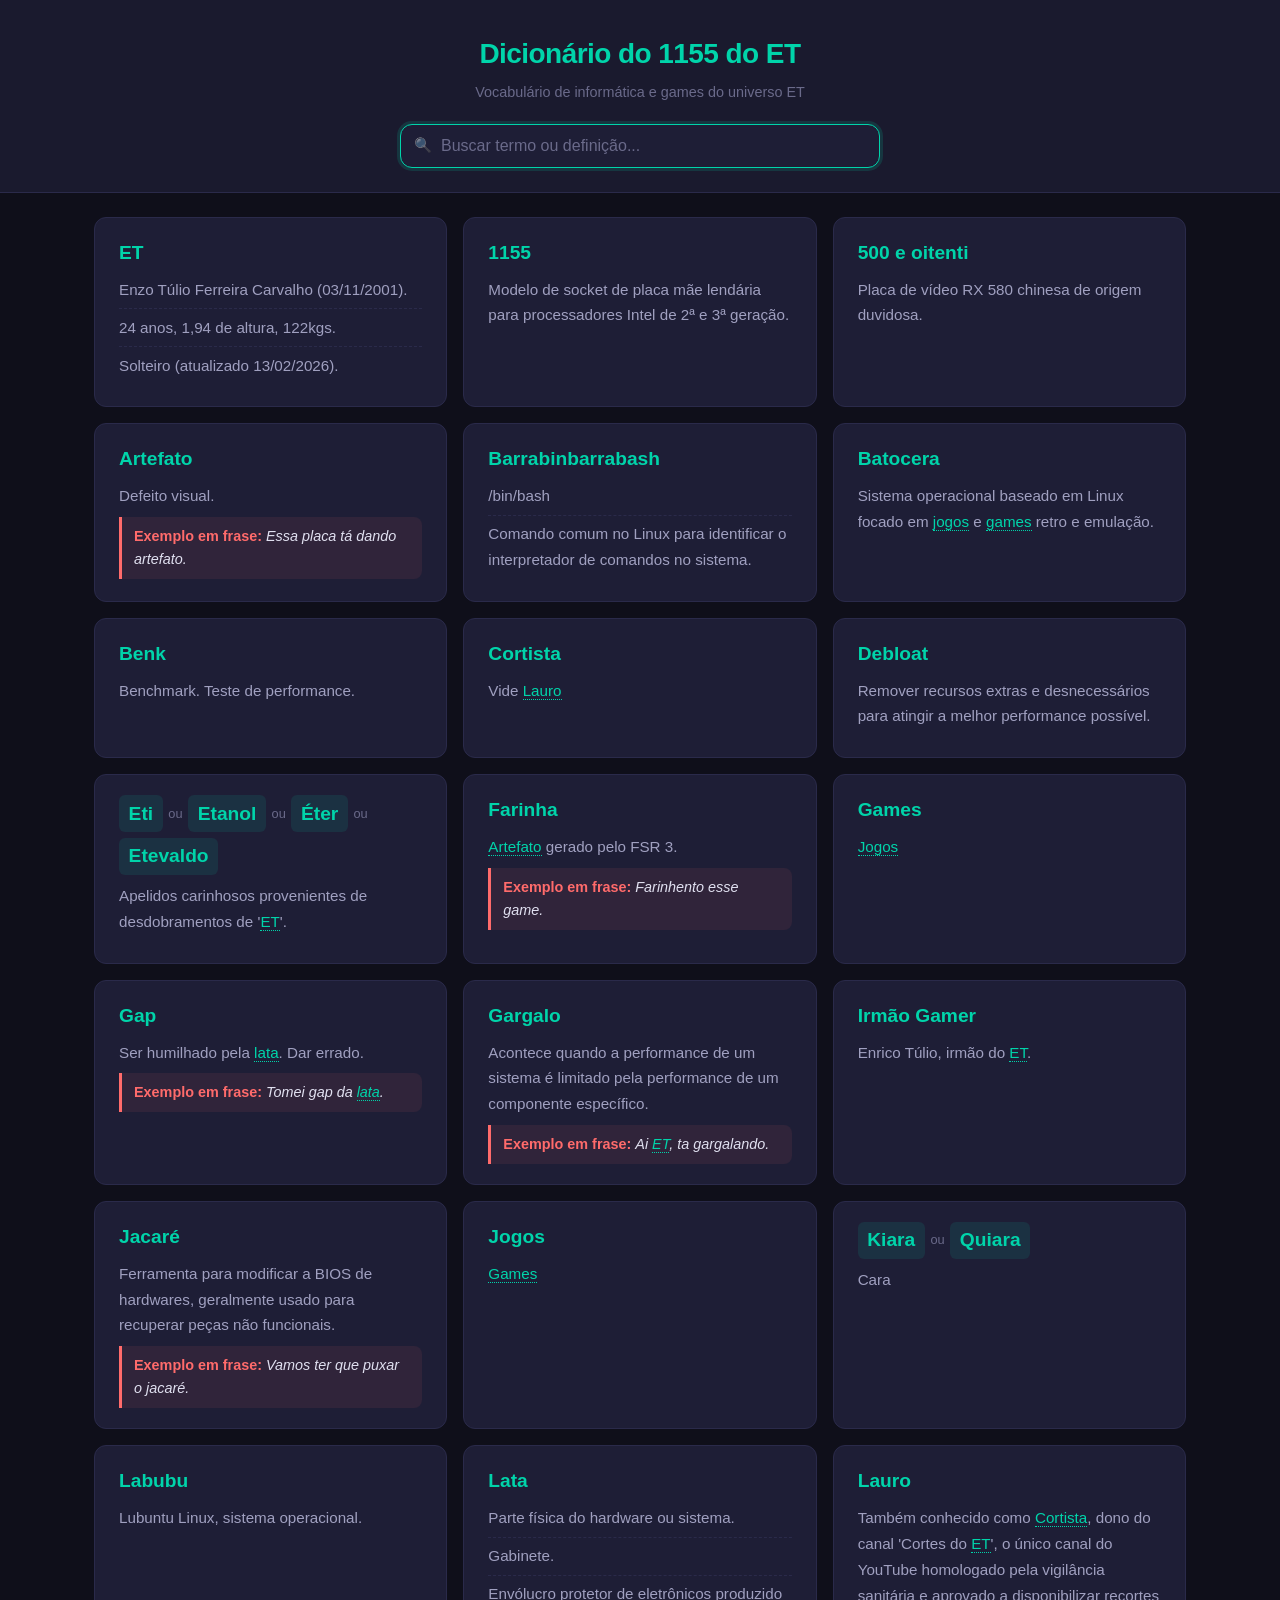
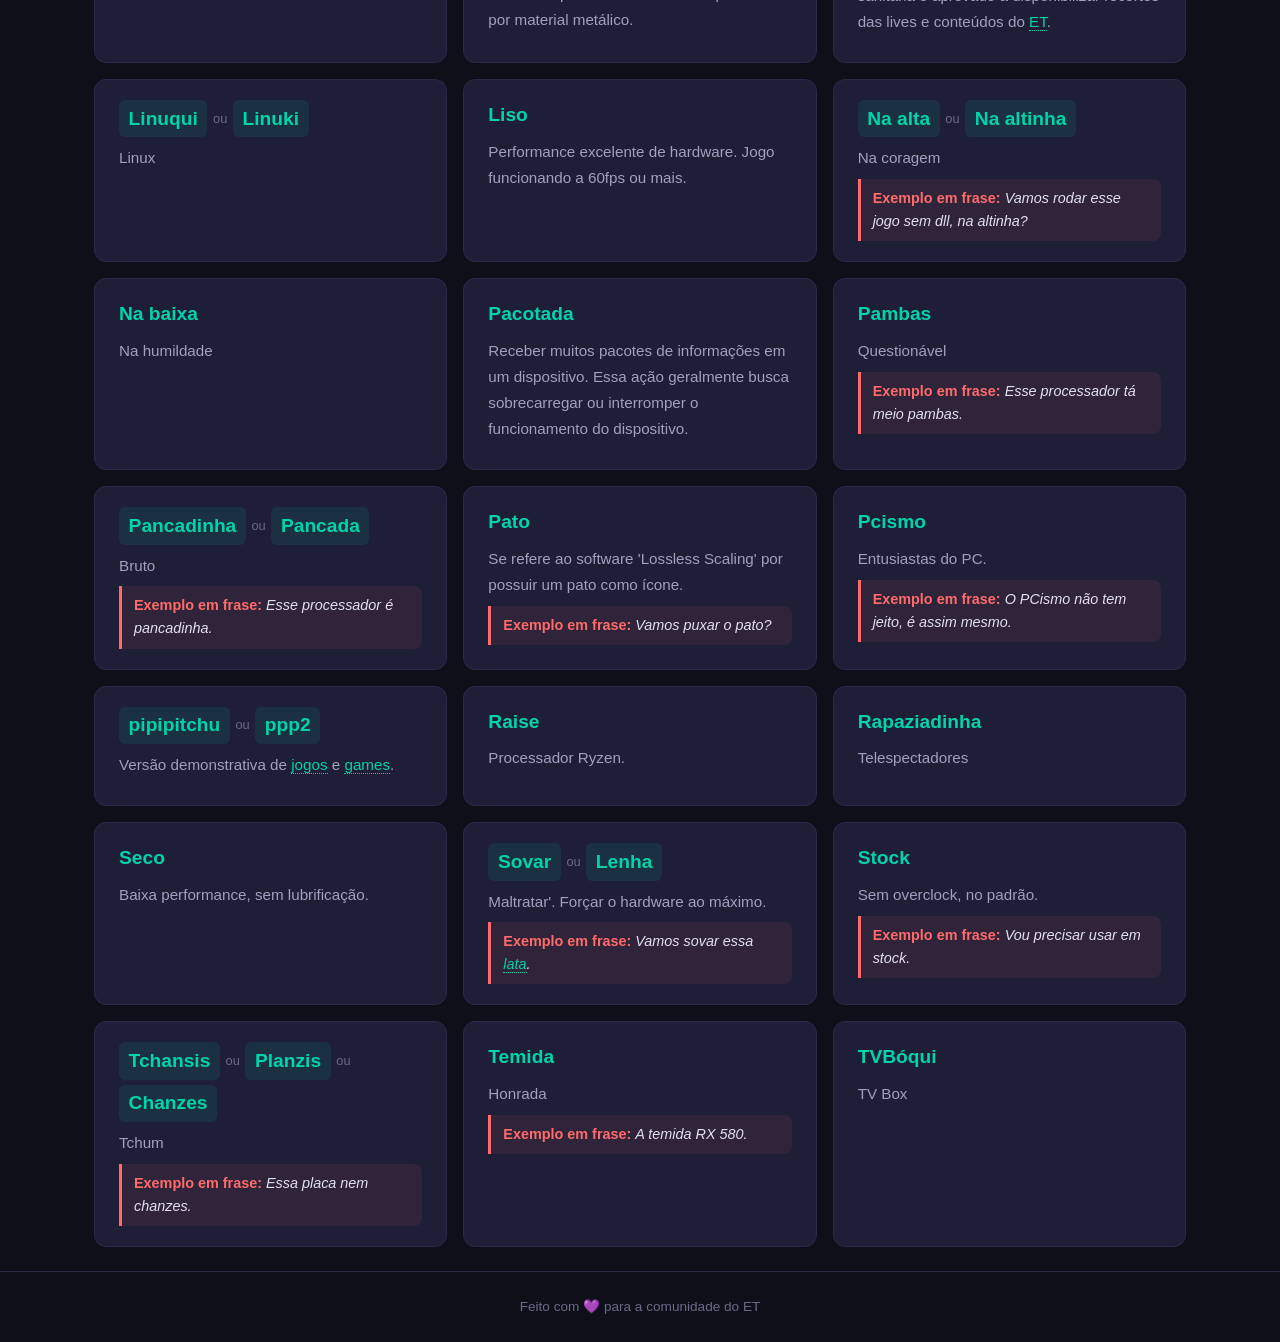
==== index.html @ d60103f1 "start" ====
<!DOCTYPE html>
<html lang="pt-BR">
<head>
  <meta charset="UTF-8">
  <meta name="viewport" content="width=device-width, initial-scale=1.0">
  <title>Dicionário do 1155 do ET</title>
  <link rel="stylesheet" href="styles.css">
</head>
<body>
  <header>
    <h1>Dicionário do 1155 do ET</h1>
    <p class="subtitle">Vocabulário de informática e games do universo ET</p>
    <div class="search-container">
      <input type="text" id="searchInput" placeholder="Buscar termo ou definição..." autofocus>
      <span class="search-icon">🔍</span>
    </div>
  </header>
  <main>
    <div id="entriesContainer" class="entries"></div>
    <div id="emptyState" class="empty-state hidden">
      <p>Nenhum termo encontrado para "<span id="noResultsTerm"></span>"</p>
    </div>
  </main>
  <footer>
    <p>Feito com 💜 para a comunidade do ET</p>
  </footer>
  <script src="app.js"></script>
</body>
</html>
---- styles.css ----
* {
  margin: 0;
  padding: 0;
  box-sizing: border-box;
}

:root {
  --bg-primary: #0f0f1a;
  --bg-secondary: #1a1a2e;
  --bg-card: #1e1e36;
  --bg-card-hover: #252545;
  --text-primary: #e0e0f0;
  --text-secondary: #a0a0c0;
  --text-muted: #6a6a8a;
  --accent: #00d4aa;
  --accent-glow: rgba(0, 212, 170, 0.15);
  --border: #2a2a4a;
  --highlight: #ff6b6b;
}

html {
  scroll-behavior: smooth;
}

body {
  font-family: -apple-system, BlinkMacSystemFont, 'Segoe UI', Roboto, 'Helvetica Neue', Arial, sans-serif;
  background: var(--bg-primary);
  color: var(--text-primary);
  min-height: 100vh;
  display: flex;
  flex-direction: column;
  line-height: 1.6;
}

header {
  background: var(--bg-secondary);
  border-bottom: 1px solid var(--border);
  padding: 2rem 1.5rem 1.5rem;
  text-align: center;
  position: sticky;
  top: 0;
  z-index: 10;
}

h1 {
  font-size: 1.75rem;
  font-weight: 800;
  color: var(--accent);
  letter-spacing: -0.02em;
  margin-bottom: 0.25rem;
}

.subtitle {
  color: var(--text-muted);
  font-size: 0.9rem;
  margin-bottom: 1.25rem;
}

.search-container {
  position: relative;
  max-width: 480px;
  margin: 0 auto;
}

.search-icon {
  position: absolute;
  left: 14px;
  top: 50%;
  transform: translateY(-50%);
  font-size: 0.9rem;
  opacity: 0.5;
  pointer-events: none;
}

#searchInput {
  width: 100%;
  padding: 0.75rem 1rem 0.75rem 2.5rem;
  background: var(--bg-card);
  border: 1px solid var(--border);
  border-radius: 12px;
  color: var(--text-primary);
  font-size: 1rem;
  outline: none;
  transition: border-color 0.2s, box-shadow 0.2s;
}

#searchInput::placeholder {
  color: var(--text-muted);
}

#searchInput:focus {
  border-color: var(--accent);
  box-shadow: 0 0 0 3px var(--accent-glow);
}

main {
  flex: 1;
  max-width: 1140px;
  width: 100%;
  margin: 0 auto;
  padding: 1.5rem;
}

.entries {
  display: grid;
  grid-template-columns: repeat(3, 1fr);
  gap: 1rem;
}

@media (max-width: 900px) {
  .entries {
    grid-template-columns: repeat(2, 1fr);
  }
}

@media (max-width: 600px) {
  .entries {
    grid-template-columns: 1fr;
  }
}

.entry-card {
  background: var(--bg-card);
  border: 1px solid var(--border);
  border-radius: 12px;
  padding: 1.25rem 1.5rem;
  transition: background 0.2s, border-color 0.2s;
  animation: fadeIn 0.25s ease-out;
  scroll-margin-top: 180px;
}

.entry-card:target {
  border-color: var(--accent);
  box-shadow: 0 0 0 2px var(--accent-glow), 0 0 20px var(--accent-glow);
  animation: highlightPulse 2s ease-out;
}

@keyframes highlightPulse {
  0% { box-shadow: 0 0 0 2px var(--accent-glow), 0 0 20px var(--accent-glow); }
  70% { box-shadow: 0 0 0 2px var(--accent-glow), 0 0 20px var(--accent-glow); }
  100% { box-shadow: 0 0 0 2px transparent, 0 0 20px transparent; }
}

@keyframes fadeIn {
  from { opacity: 0; transform: translateY(8px); }
  to { opacity: 1; transform: translateY(0); }
}

.entry-card:hover {
  background: var(--bg-card-hover);
  border-color: var(--accent);
}

.entry-card h2 {
  font-size: 1.2rem;
  font-weight: 700;
  color: var(--accent);
  margin-bottom: 0.5rem;
}

.term-alternatives {
  display: flex;
  flex-wrap: wrap;
  align-items: center;
  gap: 0.35rem;
  margin-bottom: 0.5rem;
}

.term-alternatives .term-tag {
  background: rgba(0, 212, 170, 0.1);
  color: var(--accent);
  padding: 0.2rem 0.6rem;
  border-radius: 6px;
  font-size: 1.2rem;
  font-weight: 700;
}

.term-alternatives .term-sep {
  color: var(--text-muted);
  font-size: 0.8rem;
}

.term-link {
  color: var(--accent);
  text-decoration: none;
  border-bottom: 1px dotted var(--accent);
  cursor: pointer;
  transition: background 0.15s, border-bottom-style 0.15s;
}

.term-link:hover {
  background: var(--accent-glow);
  border-bottom-style: solid;
}

.entry-definition {
  color: var(--text-secondary);
  font-size: 0.95rem;
  margin-bottom: 0.5rem;
  line-height: 1.7;
}

.entry-definition .def-item + .def-item {
  margin-top: 0.35rem;
  padding-top: 0.35rem;
  border-top: 1px dashed var(--border);
}

.entry-example {
  background: rgba(255, 107, 107, 0.08);
  border-left: 3px solid var(--highlight);
  padding: 0.5rem 0.75rem;
  border-radius: 0 8px 8px 0;
  font-size: 0.9rem;
  color: var(--text-primary);
  font-style: italic;
}

.entry-example::before {
  content: "Exemplo em frase: ";
  font-style: normal;
  font-weight: 600;
  color: var(--highlight);
}

.empty-state {
  text-align: center;
  padding: 3rem 1rem;
  color: var(--text-muted);
}

.empty-state.hidden {
  display: none;
}

.count-badge {
  display: inline-flex;
  align-items: center;
  justify-content: center;
  background: var(--accent-glow);
  color: var(--accent);
  font-size: 0.75rem;
  font-weight: 700;
  padding: 0.15rem 0.55rem;
  border-radius: 999px;
  margin-left: 0.5rem;
}

footer {
  text-align: center;
  padding: 1.5rem;
  color: var(--text-muted);
  font-size: 0.85rem;
  border-top: 1px solid var(--border);
}

@media (max-width: 600px) {
  header {
    padding: 1.25rem 1rem 1rem;
  }

  h1 {
    font-size: 1.35rem;
  }

  main {
    padding: 1rem;
  }

  .entry-card {
    padding: 1rem 1.15rem;
  }

  .entry-card h2 {
    font-size: 1.05rem;
  }
}
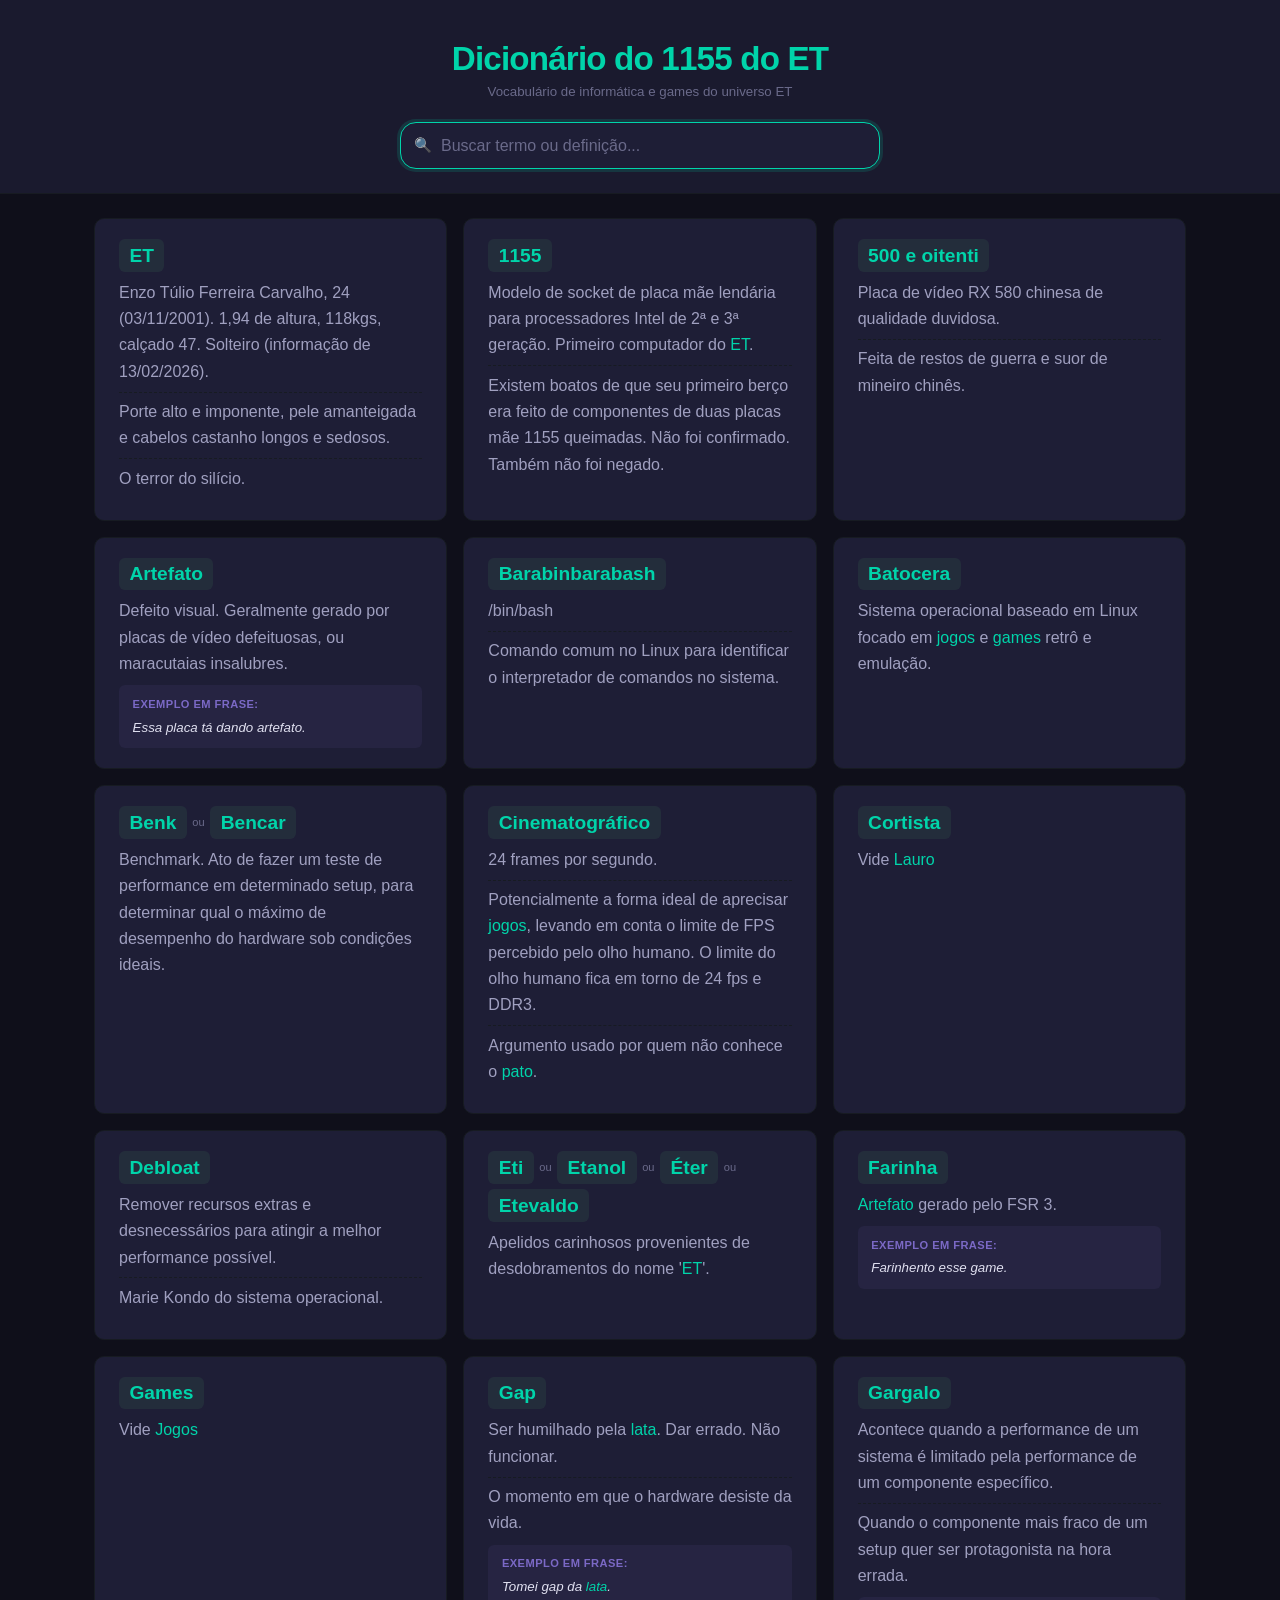
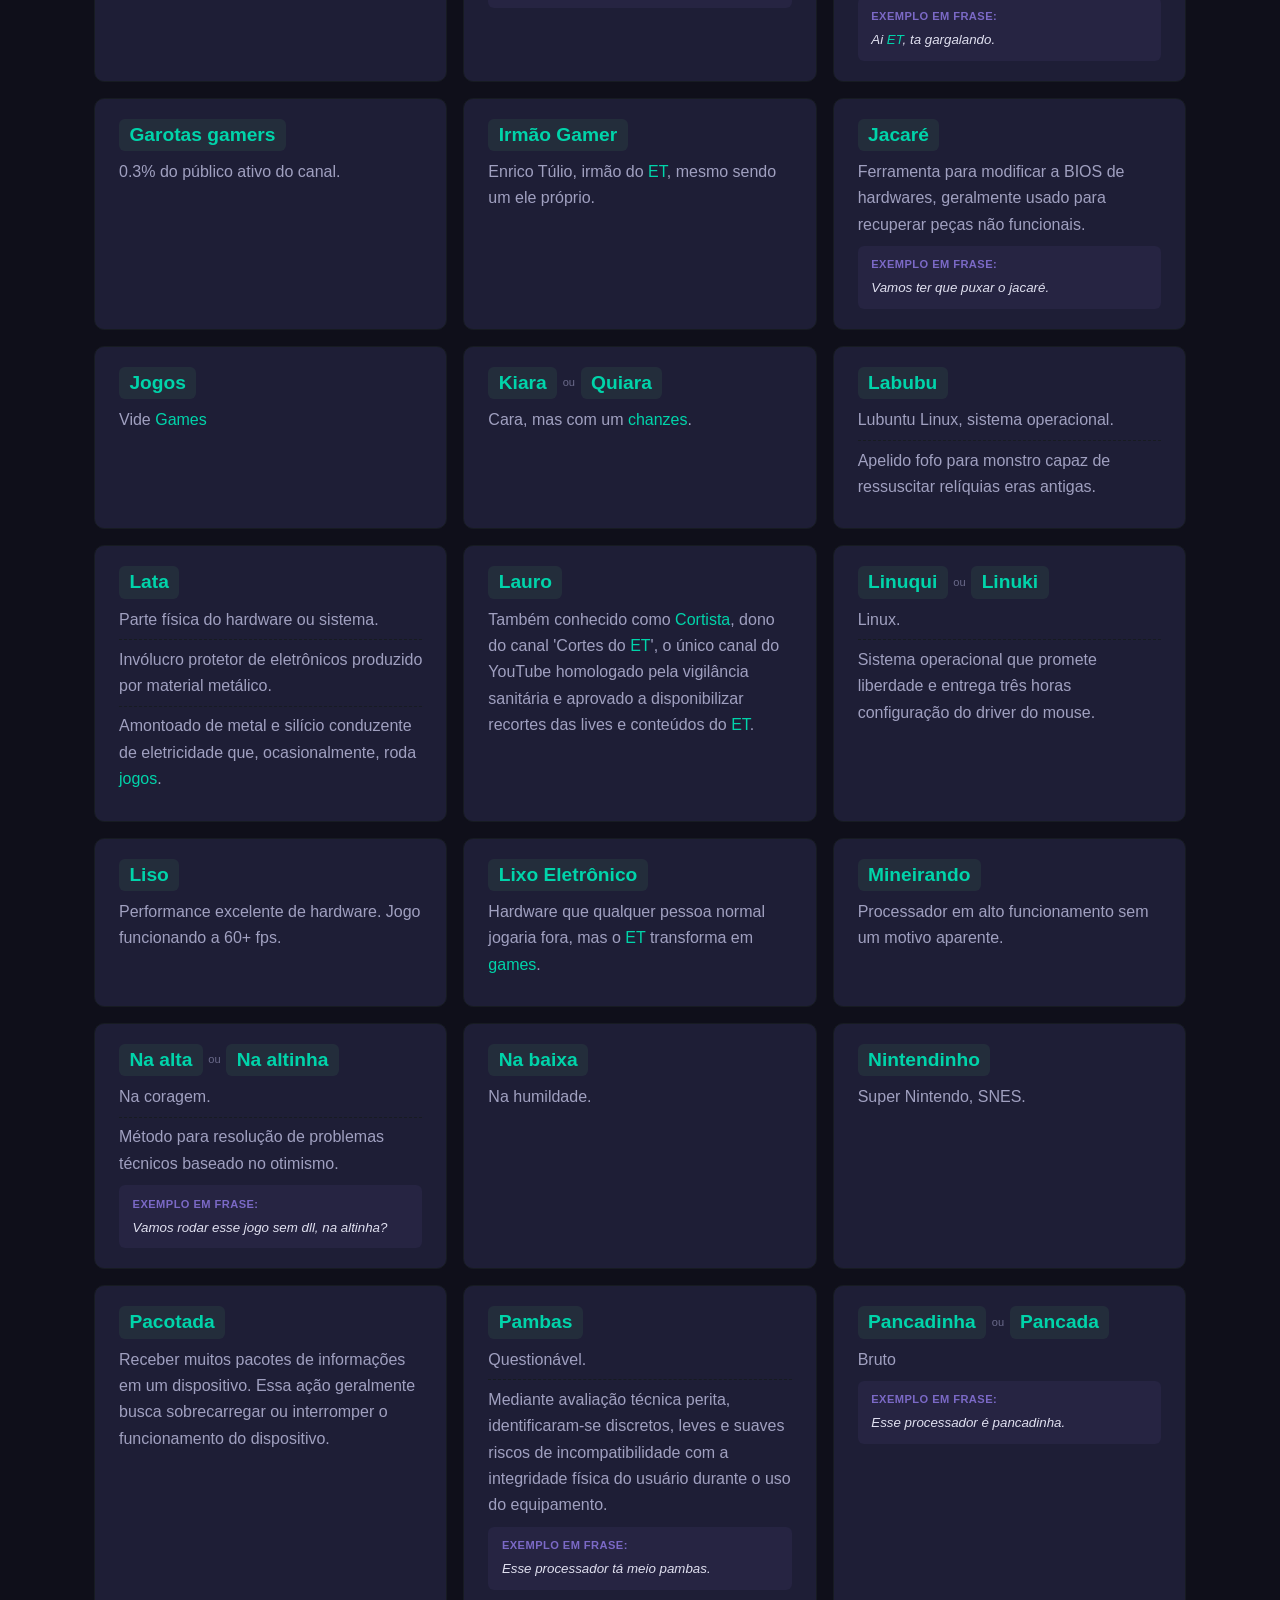
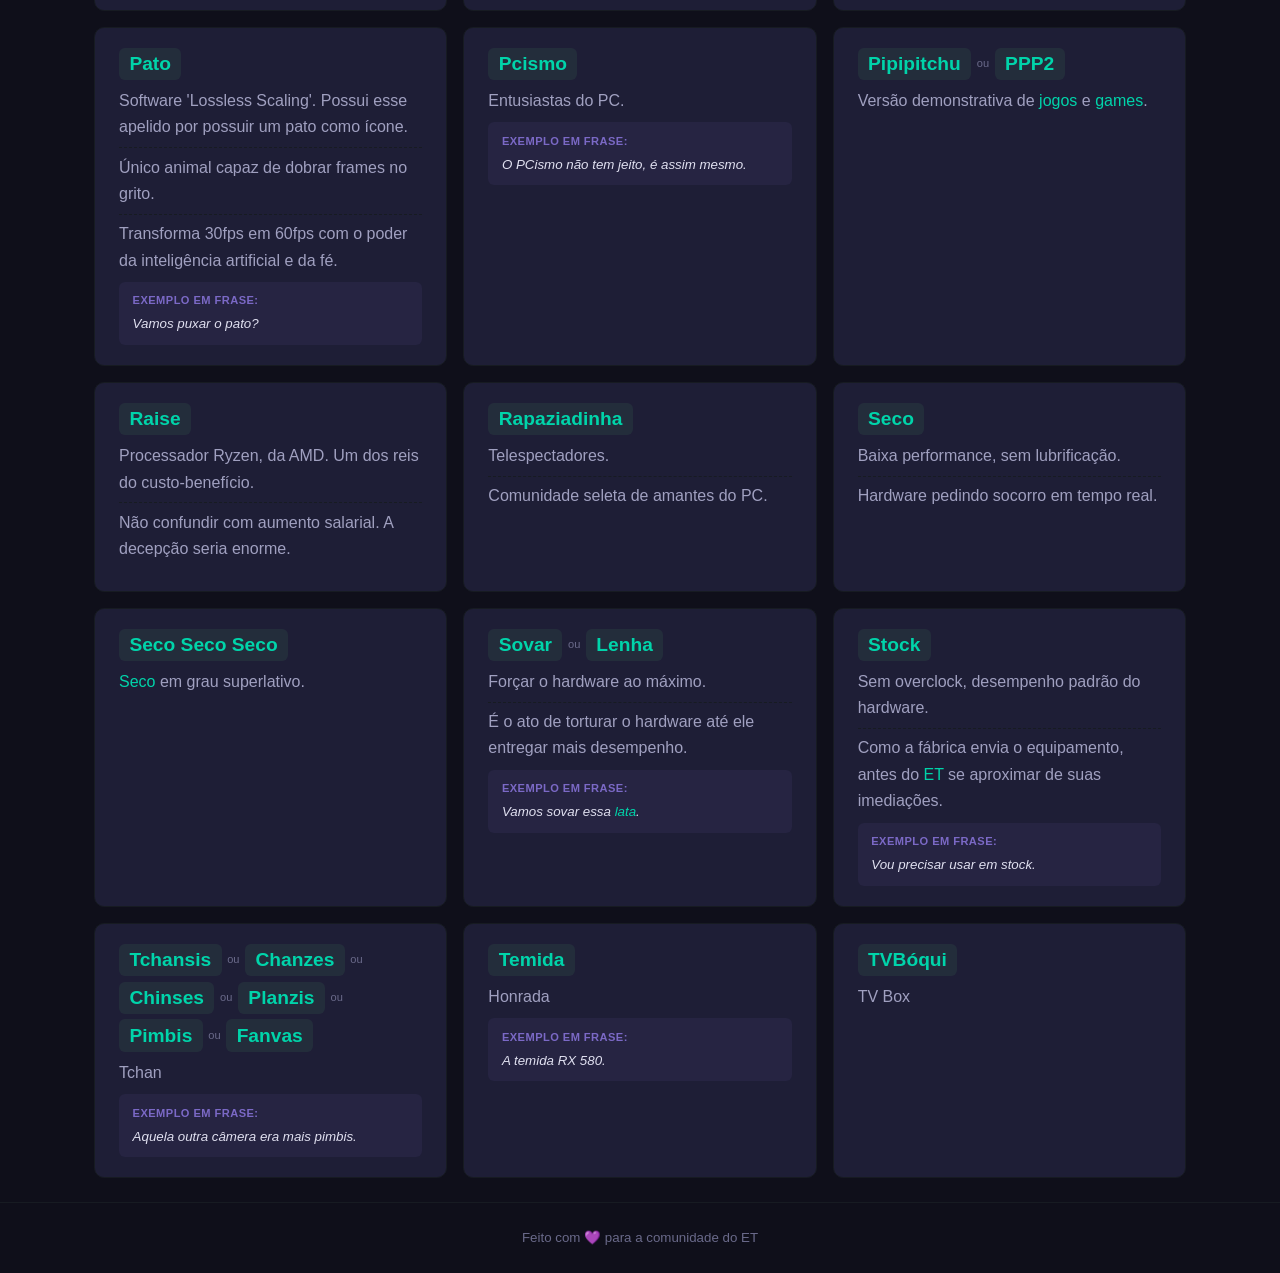
==== commit 325e3308: "ui and term updates" ====
--- a/index.html
+++ b/index.html
@@ -16,13 +16,14 @@
     </div>
   </header>
   <main>
+    <div id="loadingState" class="loading-state">Carregando termos...</div>
     <div id="entriesContainer" class="entries"></div>
     <div id="emptyState" class="empty-state hidden">
       <p>Nenhum termo encontrado para "<span id="noResultsTerm"></span>"</p>
     </div>
   </main>
   <footer>
-    <p>Feito com 💜 para a comunidade do ET</p>
+    <p>Feito com <span class="heart">💜</span> para a comunidade do ET</p>
   </footer>
   <script src="app.js"></script>
 </body>
--- a/styles.css
+++ b/styles.css
@@ -1,277 +1,411 @@
 * {
-  margin: 0;
-  padding: 0;
-  box-sizing: border-box;
+    margin: 0;
+    padding: 0;
+    box-sizing: border-box;
 }
 
 :root {
-  --bg-primary: #0f0f1a;
-  --bg-secondary: #1a1a2e;
-  --bg-card: #1e1e36;
-  --bg-card-hover: #252545;
-  --text-primary: #e0e0f0;
-  --text-secondary: #a0a0c0;
-  --text-muted: #6a6a8a;
-  --accent: #00d4aa;
-  --accent-glow: rgba(0, 212, 170, 0.15);
-  --border: #2a2a4a;
-  --highlight: #ff6b6b;
+    --bg-primary: #0f0f1a;
+    --bg-secondary: #1a1a2e;
+    --bg-card: #1e1e36;
+    --bg-card-hover: #252545;
+    --text-primary: #e0e0f0;
+    --text-secondary: #a0a0c0;
+    --text-muted: #6a6a8a;
+    --accent: #00d4aa;
+    --accent-dim: oklch(0.63 0.12 152 / 0.12);
+    --accent-glow: rgba(0, 212, 170, 0.15);
+    --highlight: oklch(0.58 0.14 290);
+    --highlight-bg: oklch(0.58 0.14 290 / 0.08);
+    --border: oklch(0.22 0.015 262);
+    --radius-sm: 6px;
+    --radius-md: 10px;
+    --radius-lg: 16px;
 }
 
 html {
-  scroll-behavior: smooth;
+    scroll-behavior: smooth;
 }
 
 body {
-  font-family: -apple-system, BlinkMacSystemFont, 'Segoe UI', Roboto, 'Helvetica Neue', Arial, sans-serif;
-  background: var(--bg-primary);
-  color: var(--text-primary);
-  min-height: 100vh;
-  display: flex;
-  flex-direction: column;
-  line-height: 1.6;
+    font-family:
+        -apple-system, BlinkMacSystemFont, "Segoe UI", Roboto, "Helvetica Neue",
+        Arial, sans-serif;
+    background: var(--bg-primary);
+    color: var(--text-primary);
+    min-height: 100vh;
+    display: flex;
+    flex-direction: column;
+    line-height: 1.6;
 }
 
 header {
-  background: var(--bg-secondary);
-  border-bottom: 1px solid var(--border);
-  padding: 2rem 1.5rem 1.5rem;
-  text-align: center;
-  position: sticky;
-  top: 0;
-  z-index: 10;
+    background: var(--bg-secondary);
+    border-bottom: 1px solid var(--border);
+    padding: 2.5rem 1.5rem 1.5rem;
+    text-align: center;
+    position: sticky;
+    top: 0;
+    z-index: 10;
 }
 
 h1 {
-  font-size: 1.75rem;
-  font-weight: 800;
-  color: var(--accent);
-  letter-spacing: -0.02em;
-  margin-bottom: 0.25rem;
+    font-size: 2.074rem;
+    font-weight: 800;
+    color: var(--accent);
+    letter-spacing: -0.025em;
+    line-height: 1.15;
+    margin-bottom: 0.25rem;
 }
 
 .subtitle {
-  color: var(--text-muted);
-  font-size: 0.9rem;
-  margin-bottom: 1.25rem;
+    color: var(--text-muted);
+    font-size: 0.833rem;
+    margin-bottom: 1.25rem;
+    font-weight: 400;
+    line-height: 1.5;
 }
 
 .search-container {
-  position: relative;
-  max-width: 480px;
-  margin: 0 auto;
+    position: relative;
+    max-width: 480px;
+    margin: 0 auto;
 }
 
 .search-icon {
-  position: absolute;
-  left: 14px;
-  top: 50%;
-  transform: translateY(-50%);
-  font-size: 0.9rem;
-  opacity: 0.5;
-  pointer-events: none;
+    position: absolute;
+    left: 14px;
+    top: 50%;
+    transform: translateY(-50%);
+    font-size: 0.9rem;
+    opacity: 0.5;
+    pointer-events: none;
+    transition: opacity 0.2s ease-out;
 }
 
 #searchInput {
-  width: 100%;
-  padding: 0.75rem 1rem 0.75rem 2.5rem;
-  background: var(--bg-card);
-  border: 1px solid var(--border);
-  border-radius: 12px;
-  color: var(--text-primary);
-  font-size: 1rem;
-  outline: none;
-  transition: border-color 0.2s, box-shadow 0.2s;
+    width: 100%;
+    padding: 0.85rem 1rem 0.85rem 2.5rem;
+    background: var(--bg-card);
+    border: 1.5px solid var(--border);
+    border-radius: var(--radius-lg);
+    color: var(--text-primary);
+    font-size: 1rem;
+    font-family: inherit;
+    outline: none;
+    transition:
+        border-color 0.25s ease-out,
+        box-shadow 0.25s ease-out;
 }
 
 #searchInput::placeholder {
-  color: var(--text-muted);
+    color: var(--text-muted);
 }
 
 #searchInput:focus {
-  border-color: var(--accent);
-  box-shadow: 0 0 0 3px var(--accent-glow);
+    border-color: var(--accent);
+    box-shadow: 0 0 0 3px var(--accent-glow);
+}
+
+#searchInput:focus ~ .search-icon {
+    opacity: 0.8;
 }
 
 main {
-  flex: 1;
-  max-width: 1140px;
-  width: 100%;
-  margin: 0 auto;
-  padding: 1.5rem;
+    flex: 1;
+    max-width: 1140px;
+    width: 100%;
+    margin: 0 auto;
+    padding: 1.5rem;
 }
 
 .entries {
-  display: grid;
-  grid-template-columns: repeat(3, 1fr);
-  gap: 1rem;
+    display: grid;
+    grid-template-columns: repeat(3, 1fr);
+    gap: 1rem;
 }
 
 @media (max-width: 900px) {
-  .entries {
-    grid-template-columns: repeat(2, 1fr);
-  }
+    .entries {
+        grid-template-columns: repeat(2, 1fr);
+    }
 }
 
 @media (max-width: 600px) {
-  .entries {
-    grid-template-columns: 1fr;
-  }
+    .entries {
+        grid-template-columns: 1fr;
+    }
+
+    header {
+        padding: 1rem 0.75rem 0.75rem;
+    }
+
+    h1 {
+        font-size: 1.44rem;
+        margin-bottom: 0;
+    }
+
+    .subtitle {
+        font-size: 0.75rem;
+        margin-bottom: 0.75rem;
+    }
+
+    #searchInput {
+        padding: 0.65rem 0.75rem 0.65rem 2.25rem;
+    }
+
+    main {
+        padding: 1rem;
+    }
+
+    .entry-card {
+        padding: 1rem 1.15rem;
+    }
 }
 
 .entry-card {
-  background: var(--bg-card);
-  border: 1px solid var(--border);
-  border-radius: 12px;
-  padding: 1.25rem 1.5rem;
-  transition: background 0.2s, border-color 0.2s;
-  animation: fadeIn 0.25s ease-out;
-  scroll-margin-top: 180px;
+    background: var(--bg-card);
+    border: 1px solid var(--border);
+    border-radius: var(--radius-md);
+    padding: 1.25rem 1.5rem;
+    transition:
+        background 0.2s ease-out,
+        border-color 0.2s ease-out,
+        box-shadow 0.2s ease-out;
+    animation: cardEntrance 0.4s ease-out both;
+    scroll-margin-top: 180px;
 }
 
 .entry-card:target {
-  border-color: var(--accent);
-  box-shadow: 0 0 0 2px var(--accent-glow), 0 0 20px var(--accent-glow);
-  animation: highlightPulse 2s ease-out;
+    border-color: var(--accent);
+    box-shadow:
+        0 0 0 2px var(--accent-glow),
+        0 0 24px var(--accent-dim);
+    animation: highlightPulse 2s ease-out;
 }
 
 @keyframes highlightPulse {
-  0% { box-shadow: 0 0 0 2px var(--accent-glow), 0 0 20px var(--accent-glow); }
-  70% { box-shadow: 0 0 0 2px var(--accent-glow), 0 0 20px var(--accent-glow); }
-  100% { box-shadow: 0 0 0 2px transparent, 0 0 20px transparent; }
-}
-
-@keyframes fadeIn {
-  from { opacity: 0; transform: translateY(8px); }
-  to { opacity: 1; transform: translateY(0); }
+    0% {
+        box-shadow:
+            0 0 0 2px var(--accent-glow),
+            0 0 24px var(--accent-dim);
+    }
+    70% {
+        box-shadow:
+            0 0 0 2px var(--accent-glow),
+            0 0 24px var(--accent-dim);
+    }
+    100% {
+        box-shadow:
+            0 0 0 2px transparent,
+            0 0 24px transparent;
+    }
+}
+
+@keyframes cardEntrance {
+    from {
+        opacity: 0;
+        transform: translateY(12px);
+    }
+    to {
+        opacity: 1;
+        transform: translateY(0);
+    }
 }
 
 .entry-card:hover {
-  background: var(--bg-card-hover);
-  border-color: var(--accent);
-}
-
-.entry-card h2 {
-  font-size: 1.2rem;
-  font-weight: 700;
-  color: var(--accent);
-  margin-bottom: 0.5rem;
+    background: var(--bg-card-hover);
+    border-color: var(--accent);
 }
 
 .term-alternatives {
-  display: flex;
-  flex-wrap: wrap;
-  align-items: center;
-  gap: 0.35rem;
-  margin-bottom: 0.5rem;
+    display: flex;
+    flex-wrap: wrap;
+    align-items: center;
+    gap: 0.35rem;
+    margin-bottom: 0.5rem;
 }
 
 .term-alternatives .term-tag {
-  background: rgba(0, 212, 170, 0.1);
-  color: var(--accent);
-  padding: 0.2rem 0.6rem;
-  border-radius: 6px;
-  font-size: 1.2rem;
-  font-weight: 700;
+    background: var(--accent-dim);
+    color: var(--accent);
+    padding: 0.2rem 0.65rem;
+    border-radius: var(--radius-sm);
+    font-size: 1.2rem;
+    font-weight: 700;
+    line-height: 1.35;
 }
 
 .term-alternatives .term-sep {
-  color: var(--text-muted);
-  font-size: 0.8rem;
+    color: var(--text-muted);
+    font-size: 0.694rem;
+    font-weight: 400;
 }
 
 .term-link {
-  color: var(--accent);
-  text-decoration: none;
-  border-bottom: 1px dotted var(--accent);
-  cursor: pointer;
-  transition: background 0.15s, border-bottom-style 0.15s;
+    color: var(--accent);
+    text-decoration: none;
+    border-bottom: 1.5px solid transparent;
+    transition:
+        border-color 0.15s ease-out,
+        background 0.15s ease-out;
 }
 
 .term-link:hover {
-  background: var(--accent-glow);
-  border-bottom-style: solid;
+    background: var(--accent-dim);
+    border-bottom-color: var(--accent);
+}
+
+.term-link:focus-visible {
+    outline: 2px solid var(--accent);
+    outline-offset: 2px;
+    border-radius: 2px;
 }
 
 .entry-definition {
-  color: var(--text-secondary);
-  font-size: 0.95rem;
-  margin-bottom: 0.5rem;
-  line-height: 1.7;
+    color: var(--text-secondary);
+    font-size: 1rem;
+    margin-bottom: 0.5rem;
+    line-height: 1.65;
+    max-width: 70ch;
 }
 
 .entry-definition .def-item + .def-item {
-  margin-top: 0.35rem;
-  padding-top: 0.35rem;
-  border-top: 1px dashed var(--border);
+    margin-top: 0.4rem;
+    padding-top: 0.4rem;
+    border-top: 1px dashed var(--border);
 }
 
 .entry-example {
-  background: rgba(255, 107, 107, 0.08);
-  border-left: 3px solid var(--highlight);
-  padding: 0.5rem 0.75rem;
-  border-radius: 0 8px 8px 0;
-  font-size: 0.9rem;
-  color: var(--text-primary);
-  font-style: italic;
+    background: var(--highlight-bg);
+    padding: 0.65rem 0.85rem;
+    border-radius: var(--radius-sm);
+    font-size: 0.833rem;
+    color: var(--text-primary);
+    font-style: italic;
+    line-height: 1.6;
+    max-width: 70ch;
 }
 
 .entry-example::before {
-  content: "Exemplo em frase: ";
-  font-style: normal;
-  font-weight: 600;
-  color: var(--highlight);
+    content: "Exemplo em frase:";
+    display: block;
+    font-style: normal;
+    font-weight: 600;
+    font-size: 0.694rem;
+    color: var(--highlight);
+    margin-bottom: 0.2rem;
+    text-transform: uppercase;
+    letter-spacing: 0.04em;
 }
 
 .empty-state {
-  text-align: center;
-  padding: 3rem 1rem;
-  color: var(--text-muted);
+    text-align: center;
+    padding: 4rem 1rem;
+    color: var(--text-muted);
+    animation: cardEntrance 0.3s ease-out both;
 }
 
 .empty-state.hidden {
-  display: none;
+    display: none;
+}
+
+.hidden {
+    display: none !important;
 }
 
 .count-badge {
-  display: inline-flex;
-  align-items: center;
-  justify-content: center;
-  background: var(--accent-glow);
-  color: var(--accent);
-  font-size: 0.75rem;
-  font-weight: 700;
-  padding: 0.15rem 0.55rem;
-  border-radius: 999px;
-  margin-left: 0.5rem;
+    display: inline-flex;
+    align-items: center;
+    justify-content: center;
+    background: var(--accent-dim);
+    color: var(--accent);
+    font-size: 0.694rem;
+    font-weight: 700;
+    padding: 0.15rem 0.55rem;
+    border-radius: 999px;
+    margin-left: 0.5rem;
 }
 
 footer {
-  text-align: center;
-  padding: 1.5rem;
-  color: var(--text-muted);
-  font-size: 0.85rem;
-  border-top: 1px solid var(--border);
-}
-
-@media (max-width: 600px) {
-  header {
-    padding: 1.25rem 1rem 1rem;
-  }
-
-  h1 {
-    font-size: 1.35rem;
-  }
-
-  main {
-    padding: 1rem;
-  }
-
-  .entry-card {
-    padding: 1rem 1.15rem;
-  }
-
-  .entry-card h2 {
-    font-size: 1.05rem;
-  }
-}
+    text-align: center;
+    padding: 1.5rem;
+    color: var(--text-muted);
+    font-size: 0.833rem;
+    border-top: 1px solid var(--border);
+}
+
+.heart {
+    display: inline-block;
+    transition: transform 0.2s ease-out;
+}
+
+.heart:hover {
+    animation: heartBeat 0.4s ease-out;
+}
+
+@keyframes heartBeat {
+    0%,
+    100% {
+        transform: scale(1);
+    }
+    25% {
+        transform: scale(1.3);
+    }
+    50% {
+        transform: scale(1.1);
+    }
+    75% {
+        transform: scale(1.25);
+    }
+}
+
+.shake {
+    animation: shakeInput 0.4s ease-out;
+}
+
+@keyframes shakeInput {
+    0%,
+    100% {
+        transform: translateX(0);
+    }
+    20% {
+        transform: translateX(-6px);
+    }
+    40% {
+        transform: translateX(6px);
+    }
+    60% {
+        transform: translateX(-4px);
+    }
+    80% {
+        transform: translateX(4px);
+    }
+}
+
+.loading-state {
+    text-align: center;
+    padding: 4rem 1rem;
+    color: var(--text-muted);
+    font-size: 0.833rem;
+    animation: pulse 1.5s ease-in-out infinite;
+}
+
+@keyframes pulse {
+    0%,
+    100% {
+        opacity: 0.4;
+    }
+    50% {
+        opacity: 0.8;
+    }
+}
+
+@media (prefers-reduced-motion: reduce) {
+    *,
+    *::before,
+    *::after {
+        animation-duration: 0.01ms !important;
+        transition-duration: 0.01ms !important;
+    }
+}
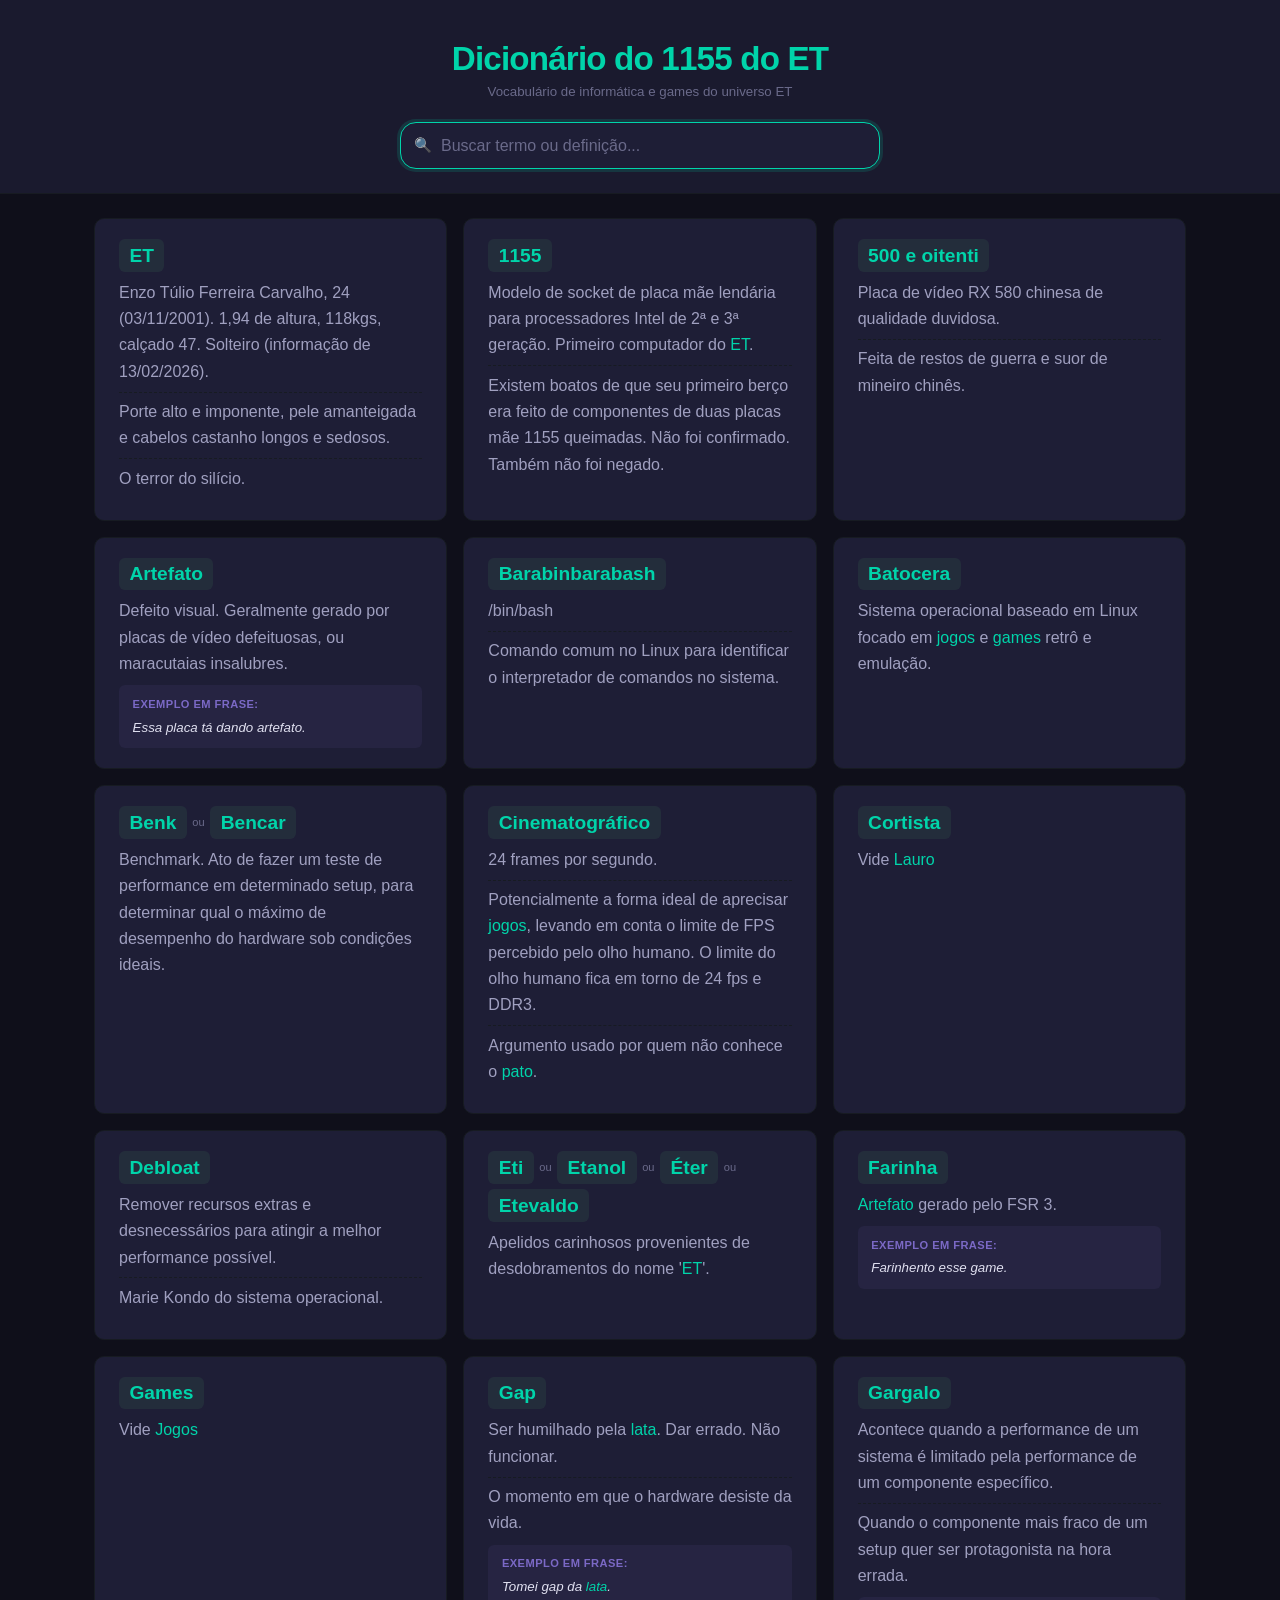
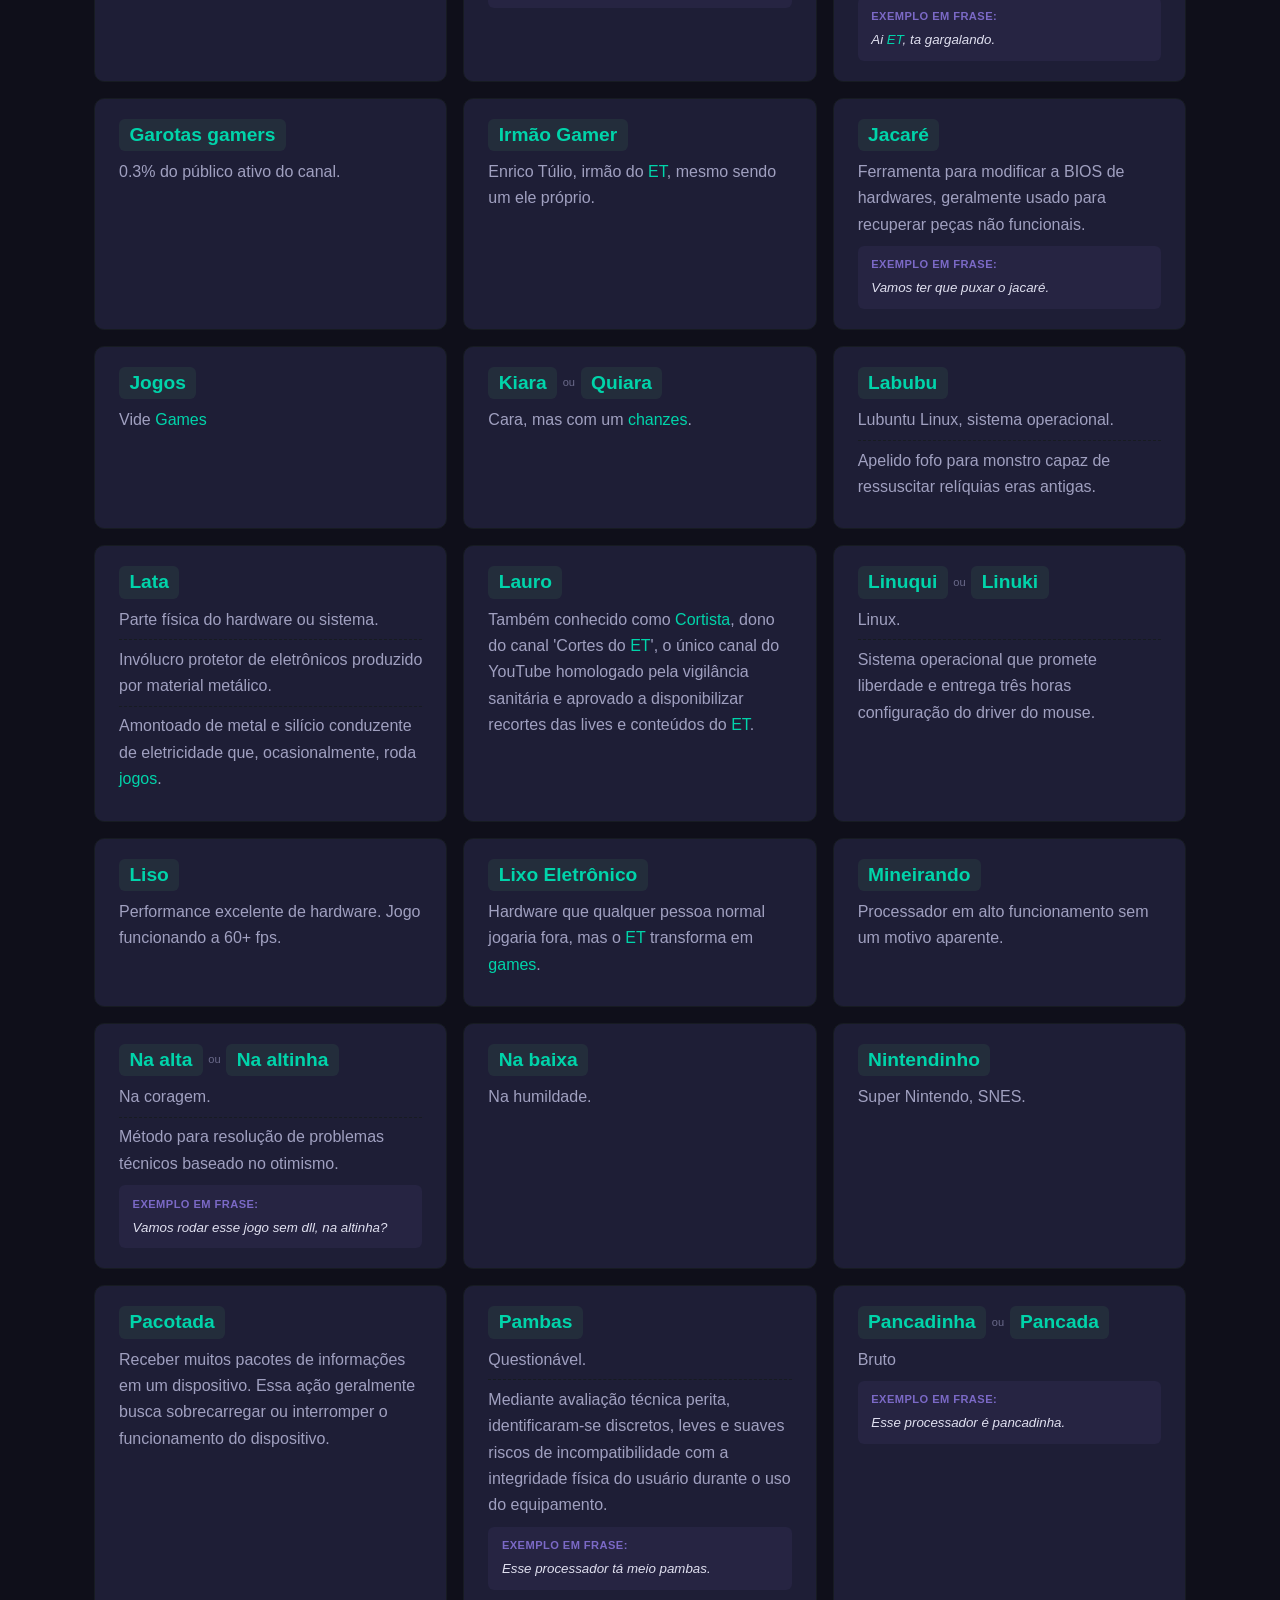
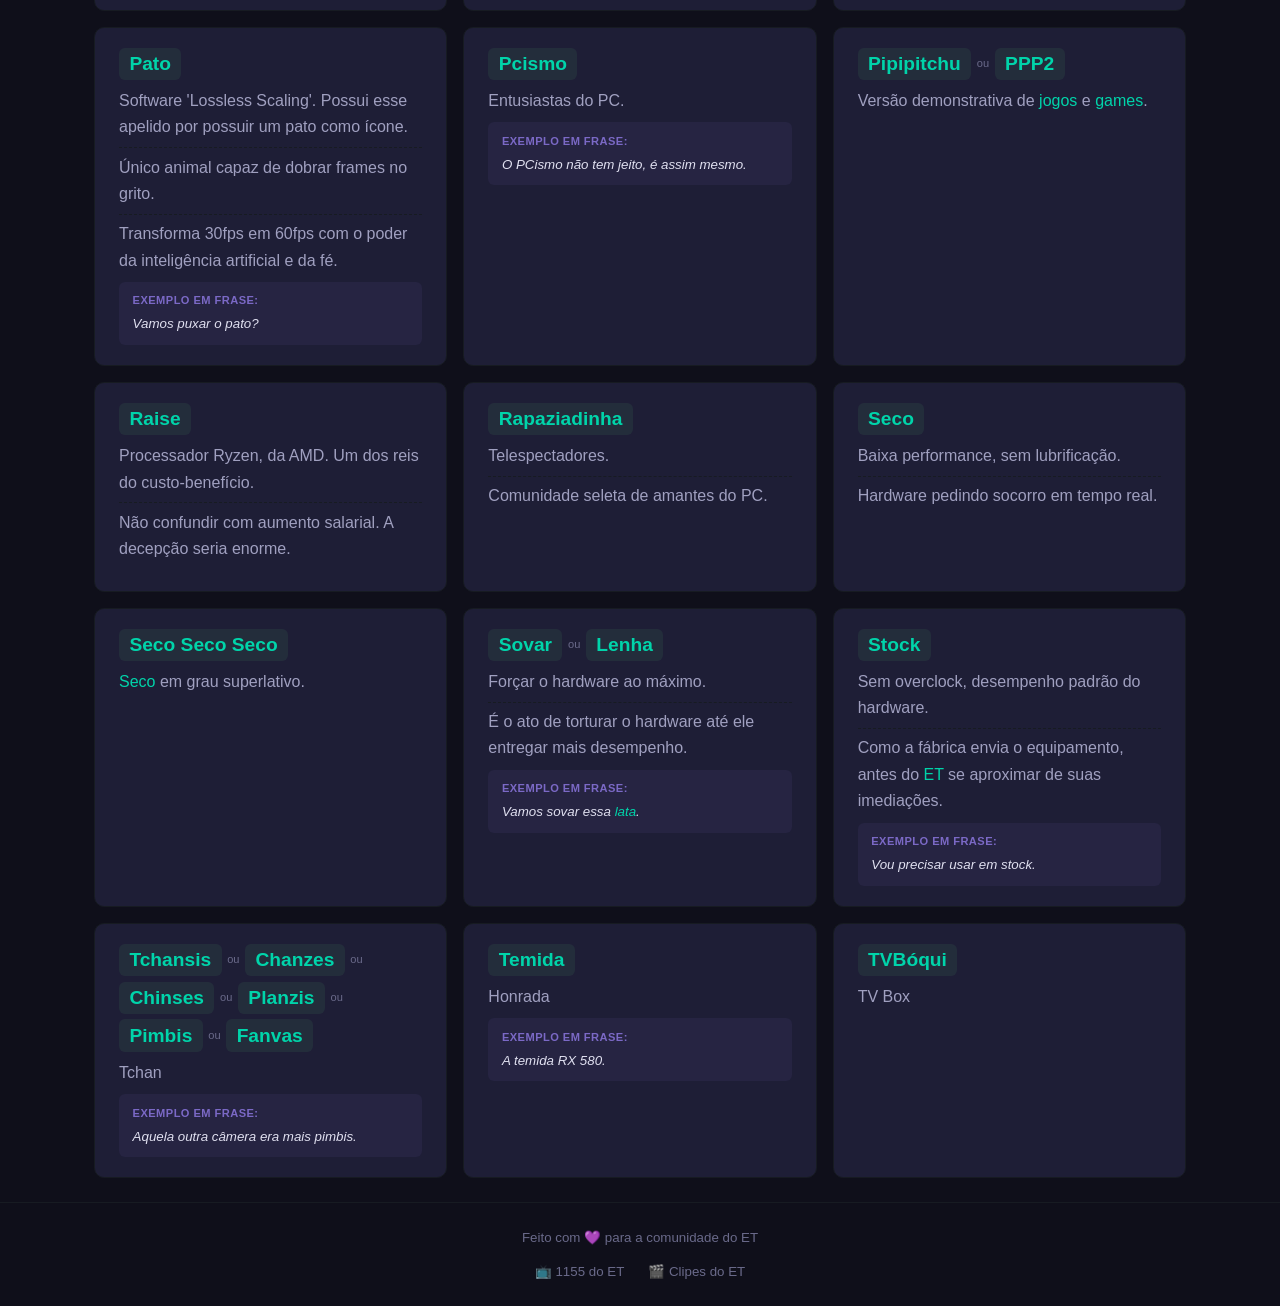
==== commit 86df7195: "erros de pt-br e link do rodapé" ====
--- a/index.html
+++ b/index.html
@@ -24,6 +24,10 @@
   </main>
   <footer>
     <p>Feito com <span class="heart">💜</span> para a comunidade do ET</p>
+    <div class="footer-links">
+      <a href="https://www.youtube.com/@1155doET" target="_blank" rel="noopener noreferrer">📺 1155 do ET</a>
+      <a href="https://www.youtube.com/@ClipesdoET" target="_blank" rel="noopener noreferrer">🎬 Clipes do ET</a>
+    </div>
   </footer>
   <script src="app.js"></script>
 </body>
--- a/styles.css
+++ b/styles.css
@@ -335,6 +335,24 @@
     border-top: 1px solid var(--border);
 }
 
+.footer-links {
+    margin-top: 0.75rem;
+    display: flex;
+    justify-content: center;
+    gap: 1.5rem;
+    flex-wrap: wrap;
+}
+
+.footer-links a {
+    color: var(--text-muted);
+    text-decoration: none;
+    transition: color 0.2s ease-out;
+}
+
+.footer-links a:hover {
+    color: #ff0000;
+}
+
 .heart {
     display: inline-block;
     transition: transform 0.2s ease-out;
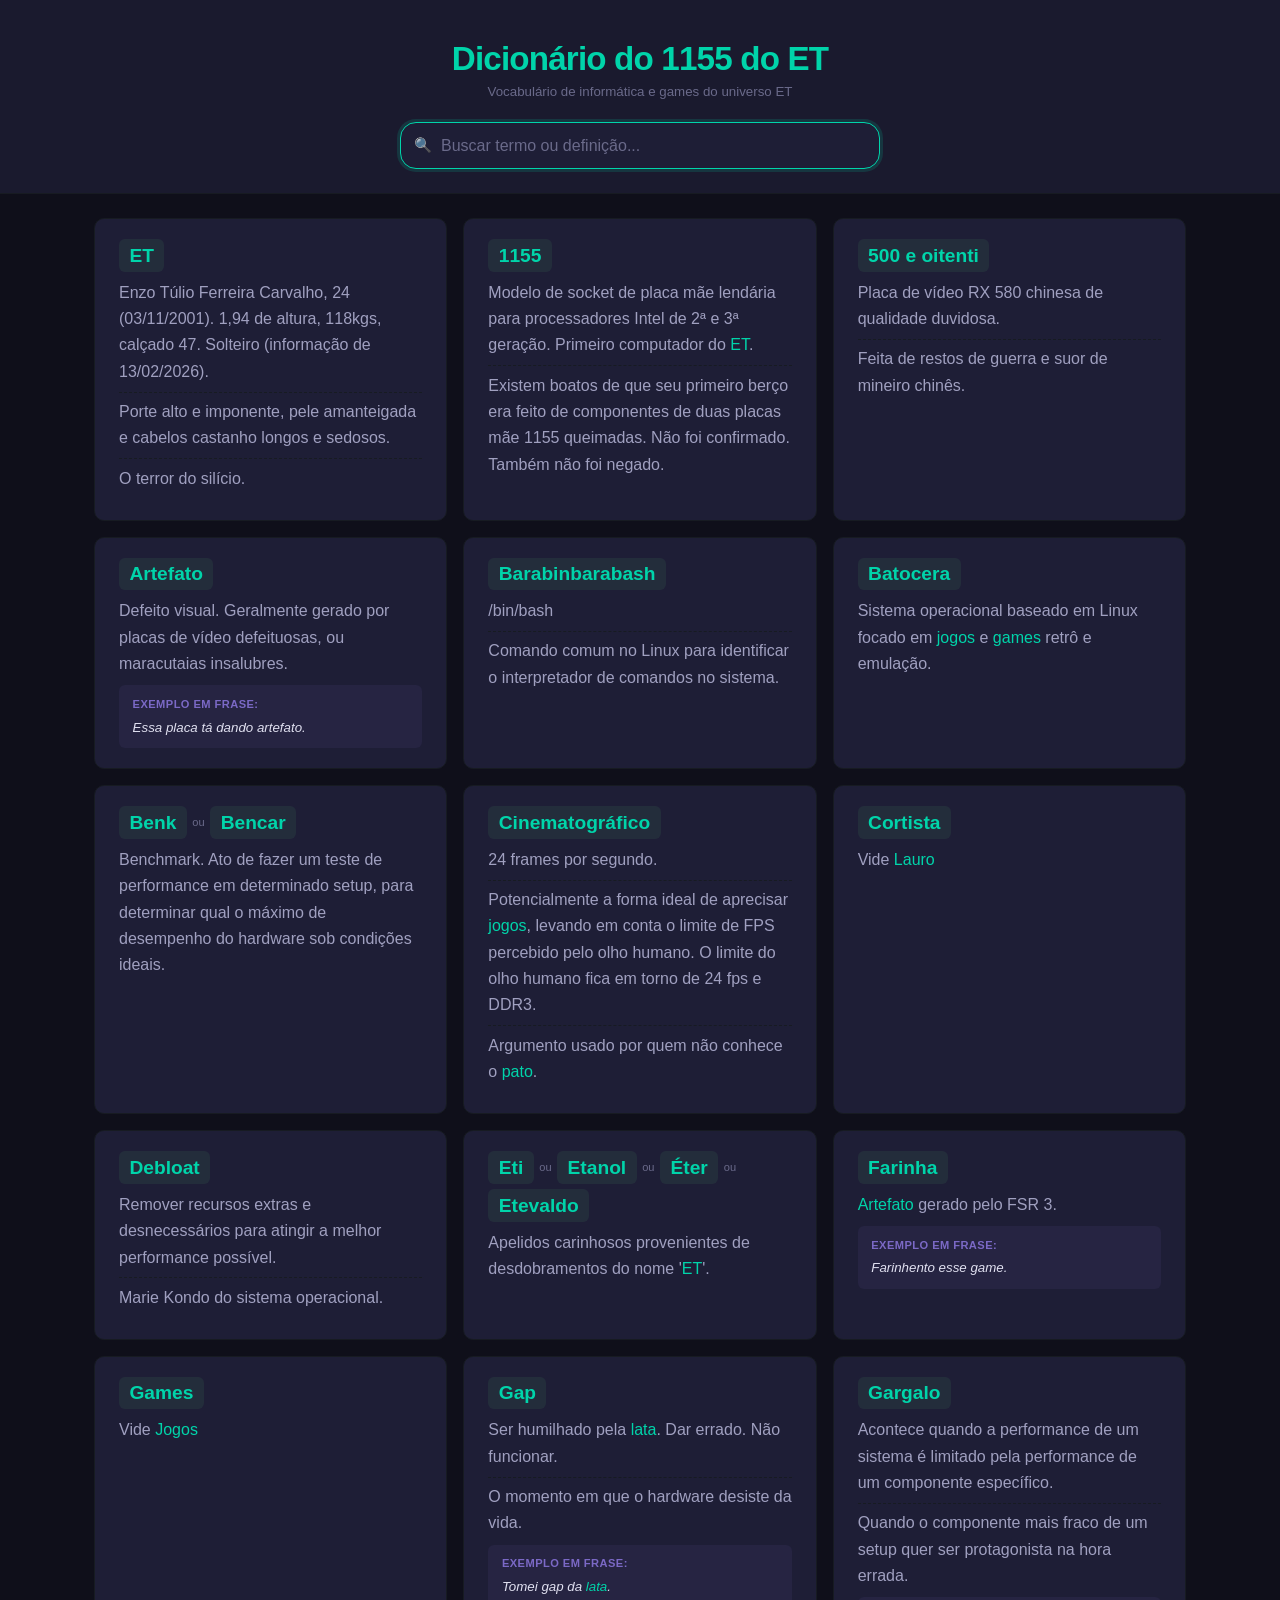
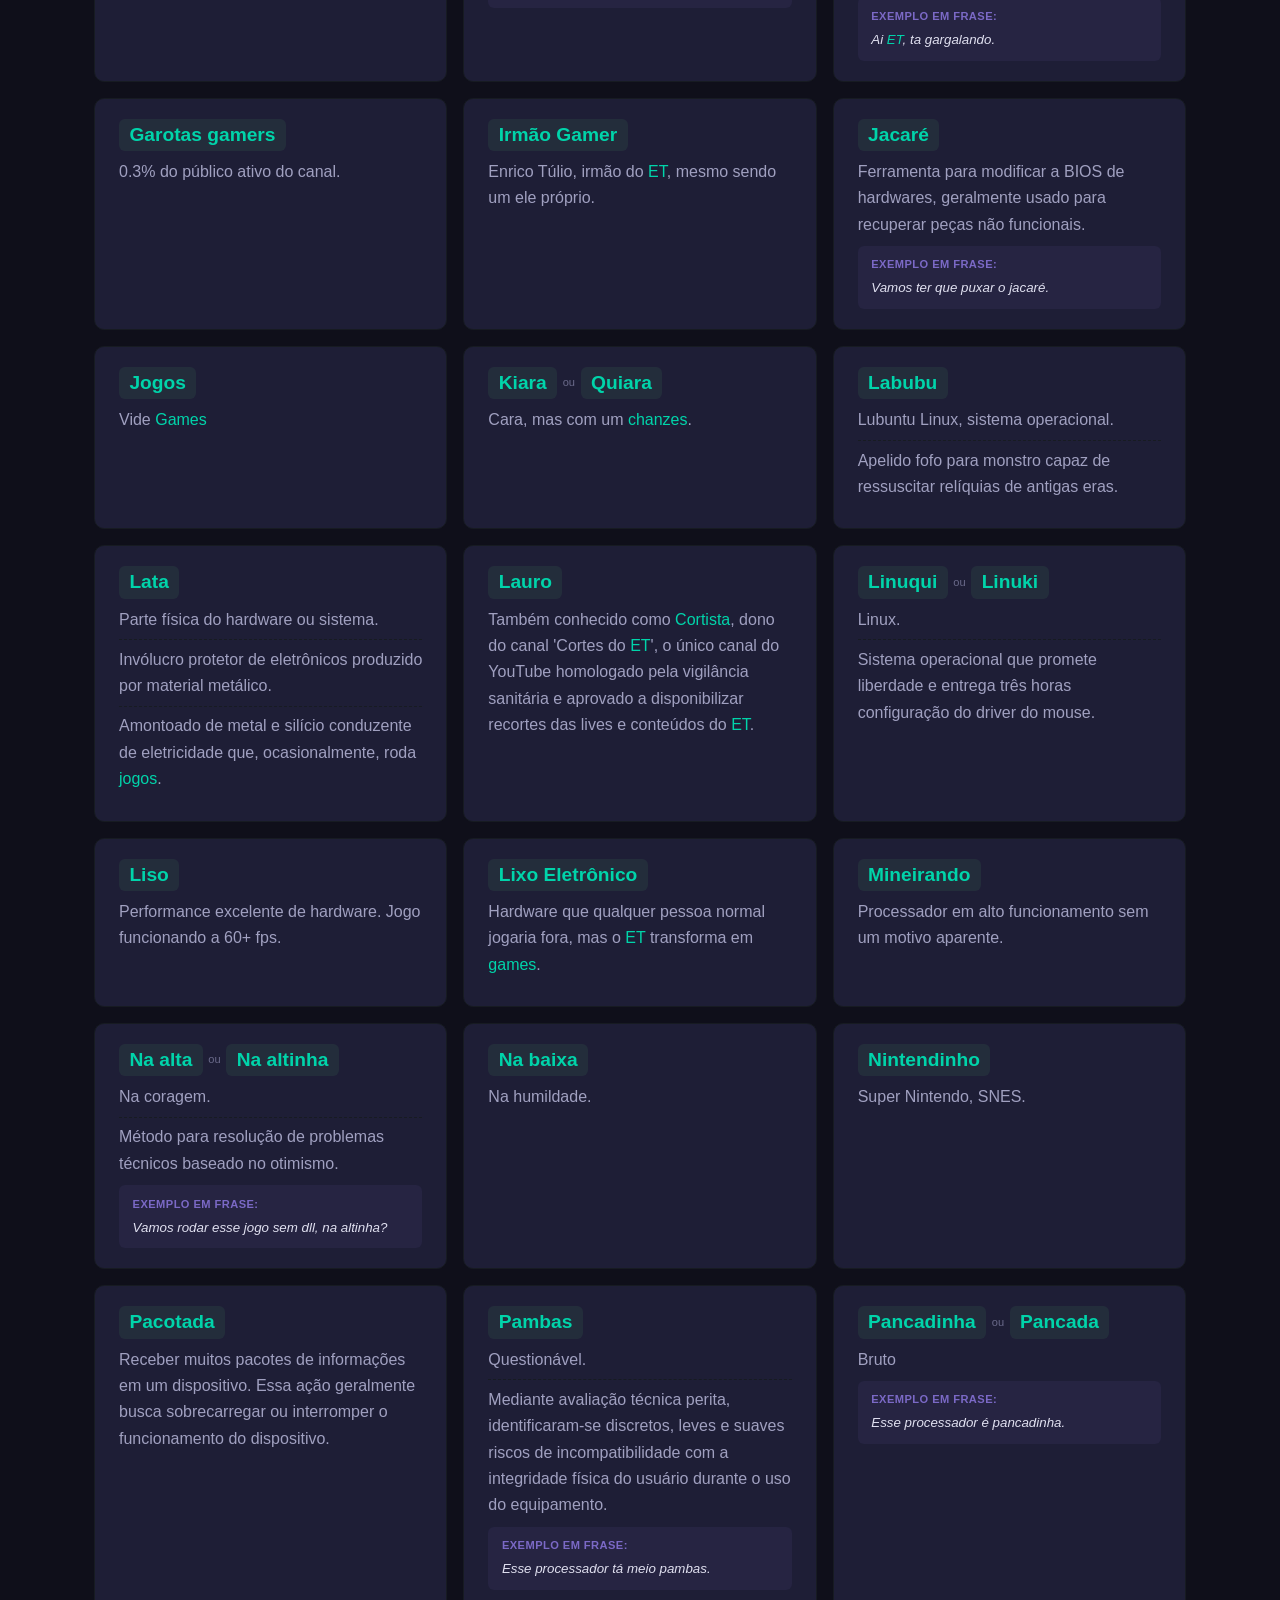
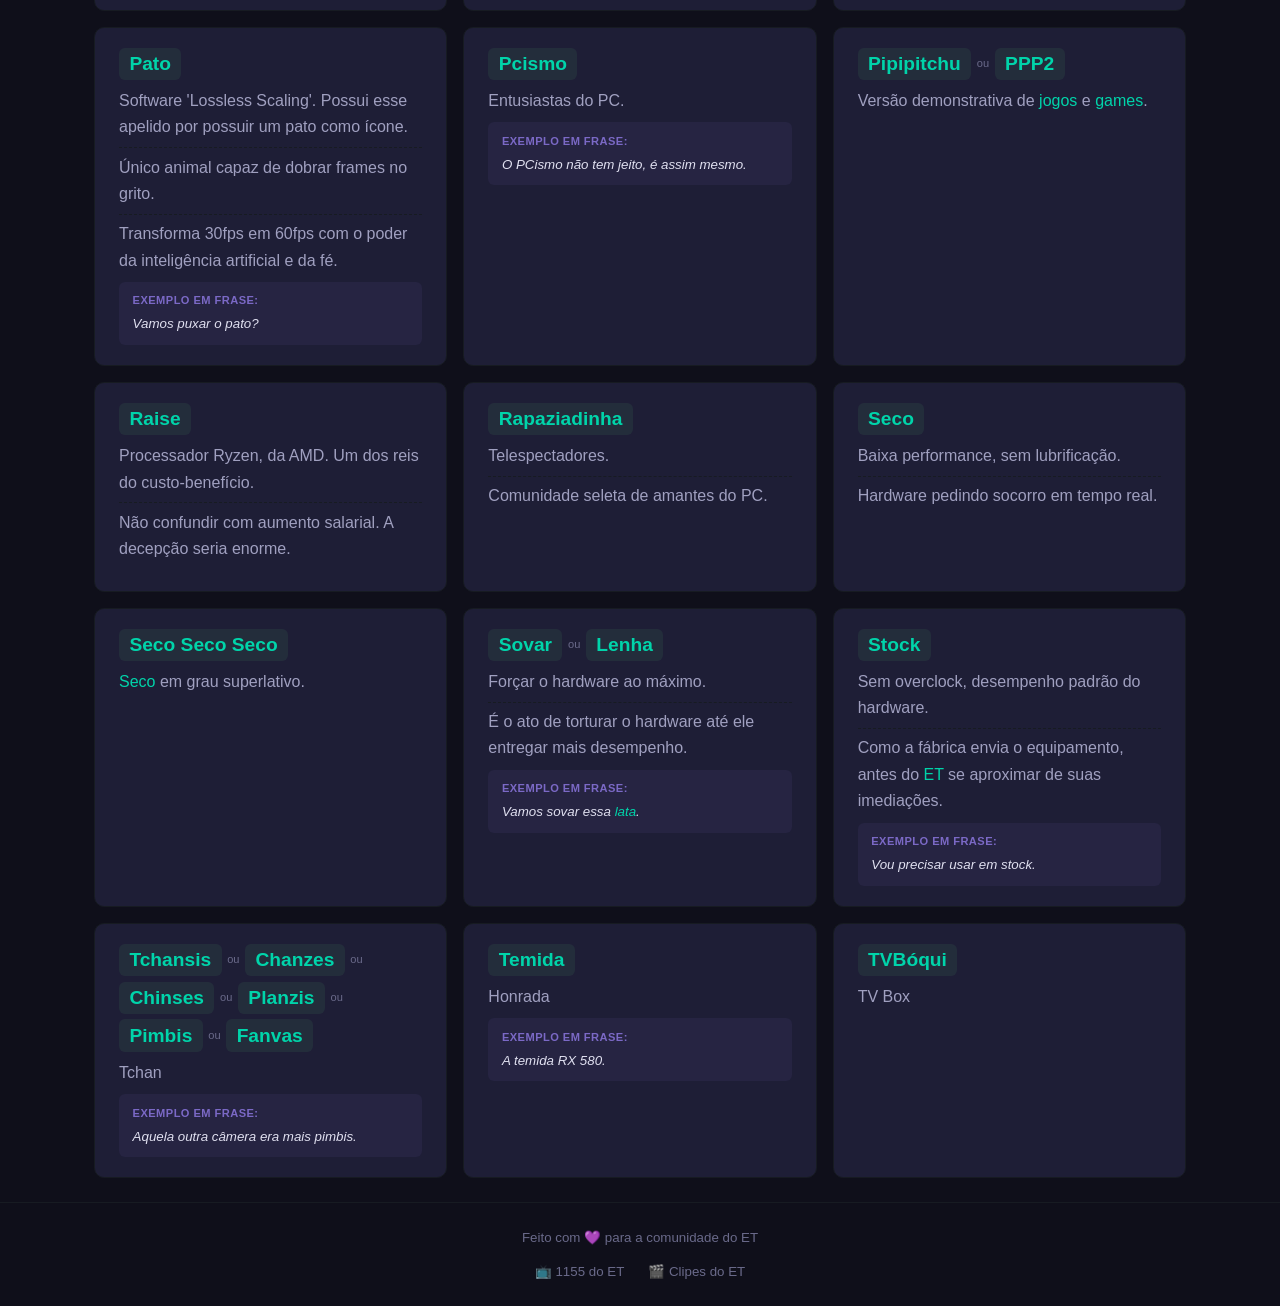
==== commit 805b6997: "seo: pre-renderizacao, meta tags, favicon, sitemap, robots e acessibilidade" ====
--- a/index.html
+++ b/index.html
@@ -4,20 +4,461 @@
   <meta charset="UTF-8">
   <meta name="viewport" content="width=device-width, initial-scale=1.0">
   <title>Dicionário do 1155 do ET</title>
+  <meta name="description" content="Dicionário colaborativo de termos de informática e games do universo do streamer ET (1155 do ET). Busque gírias, definições e exemplos do vocabulário da comunidade.">
+  <meta name="keywords" content="dicionário, ET, 1155 do ET, informática, games, streamer, gírias, vocabulário">
+  <meta property="og:title" content="Dicionário do 1155 do ET">
+  <meta property="og:description" content="Vocabulário de informática e games do universo ET">
+  <meta property="og:type" content="website">
+  <meta property="og:url" content="https://dicionario1155doet.netlify.app">
+  <meta property="og:locale" content="pt_BR">
+  <meta name="twitter:card" content="summary">
+  <meta name="theme-color" content="#0f0f1a">
+  <link rel="canonical" href="https://dicionario1155doet.netlify.app">
+  <link rel="icon" type="image/svg+xml" href="/favicon.svg">
   <link rel="stylesheet" href="styles.css">
+  <script type="application/ld+json">
+{
+  "@context": "https://schema.org",
+  "@type": "DefinedTermSet",
+  "name": "Dicionário do 1155 do ET",
+  "description": "Vocabulário de informática e games do universo ET",
+  "url": "https://dicionario1155doet.netlify.app",
+  "hasDefinedTerm": [
+    {
+      "@type": "DefinedTerm",
+      "name": "ET",
+      "description": "Enzo Túlio Ferreira Carvalho, 24 (03/11/2001). 1,94 de altura, 118kgs, calçado 47. Solteiro (informação de 13/02/2026)."
+    },
+    {
+      "@type": "DefinedTerm",
+      "name": "1155",
+      "description": "Modelo de socket de placa mãe lendária para processadores Intel de 2ª e 3ª geração. Primeiro computador do ET."
+    },
+    {
+      "@type": "DefinedTerm",
+      "name": "500 e oitenti",
+      "description": "Placa de vídeo RX 580 chinesa de qualidade duvidosa."
+    },
+    {
+      "@type": "DefinedTerm",
+      "name": "Artefato",
+      "description": "Defeito visual. Geralmente gerado por placas de vídeo defeituosas, ou maracutaias insalubres."
+    },
+    {
+      "@type": "DefinedTerm",
+      "name": "Barabinbarabash",
+      "description": "/bin/bash"
+    },
+    {
+      "@type": "DefinedTerm",
+      "name": "Batocera",
+      "description": "Sistema operacional baseado em Linux focado em jogos e games retrô e emulação."
+    },
+    {
+      "@type": "DefinedTerm",
+      "name": "Benk",
+      "description": "Benchmark. Ato de fazer um teste de performance em determinado setup, para determinar qual o máximo de desempenho do hardware sob condições ideais."
+    },
+    {
+      "@type": "DefinedTerm",
+      "name": "Cinematográfico",
+      "description": "24 frames por segundo."
+    },
+    {
+      "@type": "DefinedTerm",
+      "name": "Cortista",
+      "description": "Vide Lauro"
+    },
+    {
+      "@type": "DefinedTerm",
+      "name": "Debloat",
+      "description": "Remover recursos extras e desnecessários para atingir a melhor performance possível."
+    },
+    {
+      "@type": "DefinedTerm",
+      "name": "Eti",
+      "description": "Apelidos carinhosos provenientes de desdobramentos do nome 'ET'."
+    },
+    {
+      "@type": "DefinedTerm",
+      "name": "Farinha",
+      "description": "Artefato gerado pelo FSR 3."
+    },
+    {
+      "@type": "DefinedTerm",
+      "name": "Games",
+      "description": "Vide Jogos"
+    },
+    {
+      "@type": "DefinedTerm",
+      "name": "Gap",
+      "description": "Ser humilhado pela lata. Dar errado. Não funcionar."
+    },
+    {
+      "@type": "DefinedTerm",
+      "name": "Gargalo",
+      "description": "Acontece quando a performance de um sistema é limitado pela performance de um componente específico."
+    },
+    {
+      "@type": "DefinedTerm",
+      "name": "Garotas gamers",
+      "description": "0.3% do público ativo do canal."
+    },
+    {
+      "@type": "DefinedTerm",
+      "name": "Irmão Gamer",
+      "description": "Enrico Túlio, irmão do ET, mesmo sendo um ele próprio."
+    },
+    {
+      "@type": "DefinedTerm",
+      "name": "Jacaré",
+      "description": "Ferramenta para modificar a BIOS de hardwares, geralmente usado para recuperar peças não funcionais."
+    },
+    {
+      "@type": "DefinedTerm",
+      "name": "Jogos",
+      "description": "Vide Games"
+    },
+    {
+      "@type": "DefinedTerm",
+      "name": "Kiara",
+      "description": "Cara, mas com um chanzes."
+    },
+    {
+      "@type": "DefinedTerm",
+      "name": "Labubu",
+      "description": "Lubuntu Linux, sistema operacional."
+    },
+    {
+      "@type": "DefinedTerm",
+      "name": "Lata",
+      "description": "Parte física do hardware ou sistema."
+    },
+    {
+      "@type": "DefinedTerm",
+      "name": "Lauro",
+      "description": "Também conhecido como Cortista, dono do canal 'Cortes do ET', o único canal do YouTube homologado pela vigilância sanitária e aprovado a disponibilizar recortes das lives e conteúdos do ET."
+    },
+    {
+      "@type": "DefinedTerm",
+      "name": "Linuqui",
+      "description": "Linux."
+    },
+    {
+      "@type": "DefinedTerm",
+      "name": "Liso",
+      "description": "Performance excelente de hardware. Jogo funcionando a 60+ fps."
+    },
+    {
+      "@type": "DefinedTerm",
+      "name": "Lixo Eletrônico",
+      "description": "Hardware que qualquer pessoa normal jogaria fora, mas o ET transforma em games."
+    },
+    {
+      "@type": "DefinedTerm",
+      "name": "Mineirando",
+      "description": "Processador em alto funcionamento sem um motivo aparente."
+    },
+    {
+      "@type": "DefinedTerm",
+      "name": "Na alta",
+      "description": "Na coragem."
+    },
+    {
+      "@type": "DefinedTerm",
+      "name": "Na baixa",
+      "description": "Na humildade."
+    },
+    {
+      "@type": "DefinedTerm",
+      "name": "Nintendinho",
+      "description": "Super Nintendo, SNES."
+    },
+    {
+      "@type": "DefinedTerm",
+      "name": "Pacotada",
+      "description": "Receber muitos pacotes de informações em um dispositivo. Essa ação geralmente busca sobrecarregar ou interromper o funcionamento do dispositivo."
+    },
+    {
+      "@type": "DefinedTerm",
+      "name": "Pambas",
+      "description": "Questionável."
+    },
+    {
+      "@type": "DefinedTerm",
+      "name": "Pancadinha",
+      "description": "Bruto"
+    },
+    {
+      "@type": "DefinedTerm",
+      "name": "Pato",
+      "description": "Software 'Lossless Scaling'. Possui esse apelido por possuir um pato como ícone."
+    },
+    {
+      "@type": "DefinedTerm",
+      "name": "Pcismo",
+      "description": "Entusiastas do PC."
+    },
+    {
+      "@type": "DefinedTerm",
+      "name": "Pipipitchu",
+      "description": "Versão demonstrativa de jogos e games."
+    },
+    {
+      "@type": "DefinedTerm",
+      "name": "Raise",
+      "description": "Processador Ryzen, da AMD. Um dos reis do custo-benefício."
+    },
+    {
+      "@type": "DefinedTerm",
+      "name": "Rapaziadinha",
+      "description": "Telespectadores."
+    },
+    {
+      "@type": "DefinedTerm",
+      "name": "Seco",
+      "description": "Baixa performance, sem lubrificação."
+    },
+    {
+      "@type": "DefinedTerm",
+      "name": "Seco Seco Seco",
+      "description": "Seco em grau superlativo."
+    },
+    {
+      "@type": "DefinedTerm",
+      "name": "Sovar",
+      "description": "Forçar o hardware ao máximo."
+    },
+    {
+      "@type": "DefinedTerm",
+      "name": "Stock",
+      "description": "Sem overclock, desempenho padrão do hardware."
+    },
+    {
+      "@type": "DefinedTerm",
+      "name": "Tchansis",
+      "description": "Tchan"
+    },
+    {
+      "@type": "DefinedTerm",
+      "name": "Temida",
+      "description": "Honrada"
+    },
+    {
+      "@type": "DefinedTerm",
+      "name": "TVBóqui",
+      "description": "TV Box"
+    }
+  ]
+}
+  </script>
 </head>
 <body>
   <header>
     <h1>Dicionário do 1155 do ET</h1>
     <p class="subtitle">Vocabulário de informática e games do universo ET</p>
-    <div class="search-container">
-      <input type="text" id="searchInput" placeholder="Buscar termo ou definição..." autofocus>
+    <div class="search-container" role="search">
+      <input type="text" id="searchInput" placeholder="Buscar termo ou definição..." autofocus aria-label="Buscar termo ou definição">
       <span class="search-icon">🔍</span>
     </div>
   </header>
   <main>
-    <div id="loadingState" class="loading-state">Carregando termos...</div>
-    <div id="entriesContainer" class="entries"></div>
+    <div id="entriesContainer" class="entries">
+    <article id="term-et" class="entry-card" style="animation-delay:0ms">
+      <h2 class="term-alternatives"><span class="term-tag">ET</span></h2>
+      <div class="entry-definition"><div class="def-item">Enzo Túlio Ferreira Carvalho, 24 (03/11/2001). 1,94 de altura, 118kgs, calçado 47. Solteiro (informação de 13/02/2026).</div><div class="def-item">Porte alto e imponente, pele amanteigada e cabelos castanho longos e sedosos.</div><div class="def-item">O terror do silício.</div></div>
+    </article>
+    <article id="term-1155" class="entry-card" style="animation-delay:40ms">
+      <h2 class="term-alternatives"><span class="term-tag">1155</span></h2>
+      <div class="entry-definition"><div class="def-item">Modelo de socket de placa mãe lendária para processadores Intel de 2ª e 3ª geração. Primeiro computador do <a href="#term-et" class="term-link">ET</a>.</div><div class="def-item">Existem boatos de que seu primeiro berço era feito de componentes de duas placas mãe 1155 queimadas. Não foi confirmado. Também não foi negado.</div></div>
+    </article>
+    <article id="term-500-e-oitenti" class="entry-card" style="animation-delay:80ms">
+      <h2 class="term-alternatives"><span class="term-tag">500 e oitenti</span></h2>
+      <div class="entry-definition"><div class="def-item">Placa de vídeo RX 580 chinesa de qualidade duvidosa.</div><div class="def-item">Feita de restos de guerra e suor de mineiro chinês.</div></div>
+    </article>
+    <article id="term-artefato" class="entry-card" style="animation-delay:120ms">
+      <h2 class="term-alternatives"><span class="term-tag">Artefato</span></h2>
+      <div class="entry-definition"><div class="def-item">Defeito visual. Geralmente gerado por placas de vídeo defeituosas, ou maracutaias insalubres.</div></div>
+      <div class="entry-example">Essa placa tá dando artefato.</div>
+    </article>
+    <article id="term-barabinbarabash" class="entry-card" style="animation-delay:160ms">
+      <h2 class="term-alternatives"><span class="term-tag">Barabinbarabash</span></h2>
+      <div class="entry-definition"><div class="def-item">/bin/bash</div><div class="def-item">Comando comum no Linux para identificar o interpretador de comandos no sistema.</div></div>
+    </article>
+    <article id="term-batocera" class="entry-card" style="animation-delay:200ms">
+      <h2 class="term-alternatives"><span class="term-tag">Batocera</span></h2>
+      <div class="entry-definition"><div class="def-item">Sistema operacional baseado em Linux focado em <a href="#term-jogos" class="term-link">jogos</a> e <a href="#term-games" class="term-link">games</a> retrô e emulação.</div></div>
+    </article>
+    <article id="term-benk" class="entry-card" style="animation-delay:240ms">
+      <h2 class="term-alternatives"><span class="term-tag">Benk</span><span class="term-sep">ou</span><span class="term-tag">Bencar</span></h2>
+      <div class="entry-definition"><div class="def-item">Benchmark. Ato de fazer um teste de performance em determinado setup, para determinar qual o máximo de desempenho do hardware sob condições ideais.</div></div>
+    </article>
+    <article id="term-cinematografico" class="entry-card" style="animation-delay:280ms">
+      <h2 class="term-alternatives"><span class="term-tag">Cinematográfico</span></h2>
+      <div class="entry-definition"><div class="def-item">24 frames por segundo.</div><div class="def-item">Potencialmente a forma ideal de aprecisar <a href="#term-jogos" class="term-link">jogos</a>, levando em conta o limite de FPS percebido pelo olho humano. O limite do olho humano fica em torno de 24 fps e DDR3.</div><div class="def-item">Argumento usado por quem não conhece o <a href="#term-pato" class="term-link">pato</a>.</div></div>
+    </article>
+    <article id="term-cortista" class="entry-card" style="animation-delay:320ms">
+      <h2 class="term-alternatives"><span class="term-tag">Cortista</span></h2>
+      <div class="entry-definition"><div class="def-item">Vide <a href="#term-lauro" class="term-link">Lauro</a></div></div>
+    </article>
+    <article id="term-debloat" class="entry-card" style="animation-delay:360ms">
+      <h2 class="term-alternatives"><span class="term-tag">Debloat</span></h2>
+      <div class="entry-definition"><div class="def-item">Remover recursos extras e desnecessários para atingir a melhor performance possível.</div><div class="def-item">Marie Kondo do sistema operacional.</div></div>
+    </article>
+    <article id="term-eti" class="entry-card" style="animation-delay:400ms">
+      <h2 class="term-alternatives"><span class="term-tag">Eti</span><span class="term-sep">ou</span><span class="term-tag">Etanol</span><span class="term-sep">ou</span><span class="term-tag">Éter</span><span class="term-sep">ou</span><span class="term-tag">Etevaldo</span></h2>
+      <div class="entry-definition"><div class="def-item">Apelidos carinhosos provenientes de desdobramentos do nome '<a href="#term-et" class="term-link">ET</a>'.</div></div>
+    </article>
+    <article id="term-farinha" class="entry-card" style="animation-delay:400ms">
+      <h2 class="term-alternatives"><span class="term-tag">Farinha</span></h2>
+      <div class="entry-definition"><div class="def-item"><a href="#term-artefato" class="term-link">Artefato</a> gerado pelo FSR 3.</div></div>
+      <div class="entry-example">Farinhento esse game.</div>
+    </article>
+    <article id="term-games" class="entry-card" style="animation-delay:400ms">
+      <h2 class="term-alternatives"><span class="term-tag">Games</span></h2>
+      <div class="entry-definition"><div class="def-item">Vide <a href="#term-jogos" class="term-link">Jogos</a></div></div>
+    </article>
+    <article id="term-gap" class="entry-card" style="animation-delay:400ms">
+      <h2 class="term-alternatives"><span class="term-tag">Gap</span></h2>
+      <div class="entry-definition"><div class="def-item">Ser humilhado pela <a href="#term-lata" class="term-link">lata</a>. Dar errado. Não funcionar.</div><div class="def-item">O momento em que o hardware desiste da vida.</div></div>
+      <div class="entry-example">Tomei gap da <a href="#term-lata" class="term-link">lata</a>.</div>
+    </article>
+    <article id="term-gargalo" class="entry-card" style="animation-delay:400ms">
+      <h2 class="term-alternatives"><span class="term-tag">Gargalo</span></h2>
+      <div class="entry-definition"><div class="def-item">Acontece quando a performance de um sistema é limitado pela performance de um componente específico.</div><div class="def-item">Quando o componente mais fraco de um setup quer ser protagonista na hora errada.</div></div>
+      <div class="entry-example">Ai <a href="#term-et" class="term-link">ET</a>, ta gargalando.</div>
+    </article>
+    <article id="term-garotas-gamers" class="entry-card" style="animation-delay:400ms">
+      <h2 class="term-alternatives"><span class="term-tag">Garotas gamers</span></h2>
+      <div class="entry-definition"><div class="def-item">0.3% do público ativo do canal.</div></div>
+    </article>
+    <article id="term-irmao-gamer" class="entry-card" style="animation-delay:400ms">
+      <h2 class="term-alternatives"><span class="term-tag">Irmão Gamer</span></h2>
+      <div class="entry-definition"><div class="def-item">Enrico Túlio, irmão do <a href="#term-et" class="term-link">ET</a>, mesmo sendo um ele próprio.</div></div>
+    </article>
+    <article id="term-jacare" class="entry-card" style="animation-delay:400ms">
+      <h2 class="term-alternatives"><span class="term-tag">Jacaré</span></h2>
+      <div class="entry-definition"><div class="def-item">Ferramenta para modificar a BIOS de hardwares, geralmente usado para recuperar peças não funcionais.</div></div>
+      <div class="entry-example">Vamos ter que puxar o jacaré.</div>
+    </article>
+    <article id="term-jogos" class="entry-card" style="animation-delay:400ms">
+      <h2 class="term-alternatives"><span class="term-tag">Jogos</span></h2>
+      <div class="entry-definition"><div class="def-item">Vide <a href="#term-games" class="term-link">Games</a></div></div>
+    </article>
+    <article id="term-kiara" class="entry-card" style="animation-delay:400ms">
+      <h2 class="term-alternatives"><span class="term-tag">Kiara</span><span class="term-sep">ou</span><span class="term-tag">Quiara</span></h2>
+      <div class="entry-definition"><div class="def-item">Cara, mas com um <a href="#term-tchansis" class="term-link">chanzes</a>.</div></div>
+    </article>
+    <article id="term-labubu" class="entry-card" style="animation-delay:400ms">
+      <h2 class="term-alternatives"><span class="term-tag">Labubu</span></h2>
+      <div class="entry-definition"><div class="def-item">Lubuntu Linux, sistema operacional.</div><div class="def-item">Apelido fofo para monstro capaz de ressuscitar relíquias de antigas eras.</div></div>
+    </article>
+    <article id="term-lata" class="entry-card" style="animation-delay:400ms">
+      <h2 class="term-alternatives"><span class="term-tag">Lata</span></h2>
+      <div class="entry-definition"><div class="def-item">Parte física do hardware ou sistema.</div><div class="def-item">Invólucro protetor de eletrônicos produzido por material metálico.</div><div class="def-item">Amontoado de metal e silício conduzente de eletricidade que, ocasionalmente, roda <a href="#term-jogos" class="term-link">jogos</a>.</div></div>
+    </article>
+    <article id="term-lauro" class="entry-card" style="animation-delay:400ms">
+      <h2 class="term-alternatives"><span class="term-tag">Lauro</span></h2>
+      <div class="entry-definition"><div class="def-item">Também conhecido como <a href="#term-cortista" class="term-link">Cortista</a>, dono do canal 'Cortes do <a href="#term-et" class="term-link">ET</a>', o único canal do YouTube homologado pela vigilância sanitária e aprovado a disponibilizar recortes das lives e conteúdos do <a href="#term-et" class="term-link">ET</a>.</div></div>
+    </article>
+    <article id="term-linuqui" class="entry-card" style="animation-delay:400ms">
+      <h2 class="term-alternatives"><span class="term-tag">Linuqui</span><span class="term-sep">ou</span><span class="term-tag">Linuki</span></h2>
+      <div class="entry-definition"><div class="def-item">Linux.</div><div class="def-item">Sistema operacional que promete liberdade e entrega três horas configuração do driver do mouse.</div></div>
+    </article>
+    <article id="term-liso" class="entry-card" style="animation-delay:400ms">
+      <h2 class="term-alternatives"><span class="term-tag">Liso</span></h2>
+      <div class="entry-definition"><div class="def-item">Performance excelente de hardware. Jogo funcionando a 60+ fps.</div></div>
+    </article>
+    <article id="term-lixo-eletronico" class="entry-card" style="animation-delay:400ms">
+      <h2 class="term-alternatives"><span class="term-tag">Lixo Eletrônico</span></h2>
+      <div class="entry-definition"><div class="def-item">Hardware que qualquer pessoa normal jogaria fora, mas o <a href="#term-et" class="term-link">ET</a> transforma em <a href="#term-games" class="term-link">games</a>.</div></div>
+    </article>
+    <article id="term-mineirando" class="entry-card" style="animation-delay:400ms">
+      <h2 class="term-alternatives"><span class="term-tag">Mineirando</span></h2>
+      <div class="entry-definition"><div class="def-item">Processador em alto funcionamento sem um motivo aparente.</div></div>
+    </article>
+    <article id="term-na-alta" class="entry-card" style="animation-delay:400ms">
+      <h2 class="term-alternatives"><span class="term-tag">Na alta</span><span class="term-sep">ou</span><span class="term-tag">Na altinha</span></h2>
+      <div class="entry-definition"><div class="def-item">Na coragem.</div><div class="def-item">Método para resolução de problemas técnicos baseado no otimismo.</div></div>
+      <div class="entry-example">Vamos rodar esse jogo sem dll, na altinha?</div>
+    </article>
+    <article id="term-na-baixa" class="entry-card" style="animation-delay:400ms">
+      <h2 class="term-alternatives"><span class="term-tag">Na baixa</span></h2>
+      <div class="entry-definition"><div class="def-item">Na humildade.</div></div>
+    </article>
+    <article id="term-nintendinho" class="entry-card" style="animation-delay:400ms">
+      <h2 class="term-alternatives"><span class="term-tag">Nintendinho</span></h2>
+      <div class="entry-definition"><div class="def-item">Super Nintendo, SNES.</div></div>
+    </article>
+    <article id="term-pacotada" class="entry-card" style="animation-delay:400ms">
+      <h2 class="term-alternatives"><span class="term-tag">Pacotada</span></h2>
+      <div class="entry-definition"><div class="def-item">Receber muitos pacotes de informações em um dispositivo. Essa ação geralmente busca sobrecarregar ou interromper o funcionamento do dispositivo.</div></div>
+    </article>
+    <article id="term-pambas" class="entry-card" style="animation-delay:400ms">
+      <h2 class="term-alternatives"><span class="term-tag">Pambas</span></h2>
+      <div class="entry-definition"><div class="def-item">Questionável.</div><div class="def-item">Mediante avaliação técnica perita, identificaram-se discretos, leves e suaves riscos de incompatibilidade com a integridade física do usuário durante o uso do equipamento.</div></div>
+      <div class="entry-example">Esse processador tá meio pambas.</div>
+    </article>
+    <article id="term-pancadinha" class="entry-card" style="animation-delay:400ms">
+      <h2 class="term-alternatives"><span class="term-tag">Pancadinha</span><span class="term-sep">ou</span><span class="term-tag">Pancada</span></h2>
+      <div class="entry-definition"><div class="def-item">Bruto</div></div>
+      <div class="entry-example">Esse processador é pancadinha.</div>
+    </article>
+    <article id="term-pato" class="entry-card" style="animation-delay:400ms">
+      <h2 class="term-alternatives"><span class="term-tag">Pato</span></h2>
+      <div class="entry-definition"><div class="def-item">Software 'Lossless Scaling'. Possui esse apelido por possuir um pato como ícone.</div><div class="def-item">Único animal capaz de dobrar frames no grito.</div><div class="def-item">Transforma 30fps em 60fps com o poder da inteligência artificial e da fé.</div></div>
+      <div class="entry-example">Vamos puxar o pato?</div>
+    </article>
+    <article id="term-pcismo" class="entry-card" style="animation-delay:400ms">
+      <h2 class="term-alternatives"><span class="term-tag">Pcismo</span></h2>
+      <div class="entry-definition"><div class="def-item">Entusiastas do PC.</div></div>
+      <div class="entry-example">O PCismo não tem jeito, é assim mesmo.</div>
+    </article>
+    <article id="term-pipipitchu" class="entry-card" style="animation-delay:400ms">
+      <h2 class="term-alternatives"><span class="term-tag">Pipipitchu</span><span class="term-sep">ou</span><span class="term-tag">PPP2</span></h2>
+      <div class="entry-definition"><div class="def-item">Versão demonstrativa de <a href="#term-jogos" class="term-link">jogos</a> e <a href="#term-games" class="term-link">games</a>.</div></div>
+    </article>
+    <article id="term-raise" class="entry-card" style="animation-delay:400ms">
+      <h2 class="term-alternatives"><span class="term-tag">Raise</span></h2>
+      <div class="entry-definition"><div class="def-item">Processador Ryzen, da AMD. Um dos reis do custo-benefício.</div><div class="def-item">Não confundir com aumento salarial. A decepção seria enorme.</div></div>
+    </article>
+    <article id="term-rapaziadinha" class="entry-card" style="animation-delay:400ms">
+      <h2 class="term-alternatives"><span class="term-tag">Rapaziadinha</span></h2>
+      <div class="entry-definition"><div class="def-item">Telespectadores.</div><div class="def-item">Comunidade seleta de amantes do PC.</div></div>
+    </article>
+    <article id="term-seco" class="entry-card" style="animation-delay:400ms">
+      <h2 class="term-alternatives"><span class="term-tag">Seco</span></h2>
+      <div class="entry-definition"><div class="def-item">Baixa performance, sem lubrificação.</div><div class="def-item">Hardware pedindo socorro em tempo real.</div></div>
+    </article>
+    <article id="term-seco-seco-seco" class="entry-card" style="animation-delay:400ms">
+      <h2 class="term-alternatives"><span class="term-tag">Seco Seco Seco</span></h2>
+      <div class="entry-definition"><div class="def-item"><a href="#term-seco" class="term-link">Seco</a> em grau superlativo.</div></div>
+    </article>
+    <article id="term-sovar" class="entry-card" style="animation-delay:400ms">
+      <h2 class="term-alternatives"><span class="term-tag">Sovar</span><span class="term-sep">ou</span><span class="term-tag">Lenha</span></h2>
+      <div class="entry-definition"><div class="def-item">Forçar o hardware ao máximo.</div><div class="def-item">É o ato de torturar o hardware até ele entregar mais desempenho.</div></div>
+      <div class="entry-example">Vamos sovar essa <a href="#term-lata" class="term-link">lata</a>.</div>
+    </article>
+    <article id="term-stock" class="entry-card" style="animation-delay:400ms">
+      <h2 class="term-alternatives"><span class="term-tag">Stock</span></h2>
+      <div class="entry-definition"><div class="def-item">Sem overclock, desempenho padrão do hardware.</div><div class="def-item">Como a fábrica envia o equipamento, antes do <a href="#term-et" class="term-link">ET</a> se aproximar de suas imediações.</div></div>
+      <div class="entry-example">Vou precisar usar em stock.</div>
+    </article>
+    <article id="term-tchansis" class="entry-card" style="animation-delay:400ms">
+      <h2 class="term-alternatives"><span class="term-tag">Tchansis</span><span class="term-sep">ou</span><span class="term-tag">Chanzes</span><span class="term-sep">ou</span><span class="term-tag">Chinses</span><span class="term-sep">ou</span><span class="term-tag">Planzis</span><span class="term-sep">ou</span><span class="term-tag">Pimbis</span><span class="term-sep">ou</span><span class="term-tag">Fanvas</span></h2>
+      <div class="entry-definition"><div class="def-item">Tchan</div></div>
+      <div class="entry-example">Aquela outra câmera era mais pimbis.</div>
+    </article>
+    <article id="term-temida" class="entry-card" style="animation-delay:400ms">
+      <h2 class="term-alternatives"><span class="term-tag">Temida</span></h2>
+      <div class="entry-definition"><div class="def-item">Honrada</div></div>
+      <div class="entry-example">A temida RX 580.</div>
+    </article>
+    <article id="term-tvboqui" class="entry-card" style="animation-delay:400ms">
+      <h2 class="term-alternatives"><span class="term-tag">TVBóqui</span></h2>
+      <div class="entry-definition"><div class="def-item">TV Box</div></div>
+    </article>
+    </div>
     <div id="emptyState" class="empty-state hidden">
       <p>Nenhum termo encontrado para "<span id="noResultsTerm"></span>"</p>
     </div>
@@ -29,6 +470,7 @@
       <a href="https://www.youtube.com/@ClipesdoET" target="_blank" rel="noopener noreferrer">🎬 Clipes do ET</a>
     </div>
   </footer>
+  <script id="termosData" type="application/json">[{"termo":"ET","definicao":"Enzo Túlio Ferreira Carvalho, 24 (03/11/2001). 1,94 de altura, 118kgs, calçado 47. Solteiro (informação de 13/02/2026).\nPorte alto e imponente, pele amanteigada e cabelos castanho longos e sedosos.\nO terror do silício.","exemplo":"","categoria":""},{"termo":"1155","definicao":"Modelo de socket de placa mãe lendária para processadores Intel de 2ª e 3ª geração. Primeiro computador do ET.\nExistem boatos de que seu primeiro berço era feito de componentes de duas placas mãe 1155 queimadas. Não foi confirmado. Também não foi negado.","exemplo":"","categoria":""},{"termo":"500 e oitenti","definicao":"Placa de vídeo RX 580 chinesa de qualidade duvidosa.\nFeita de restos de guerra e suor de mineiro chinês.","exemplo":"","categoria":""},{"termo":"Artefato","definicao":"Defeito visual. Geralmente gerado por placas de vídeo defeituosas, ou maracutaias insalubres.","exemplo":"Essa placa tá dando artefato.","categoria":""},{"termo":"Barabinbarabash","definicao":"/bin/bash\nComando comum no Linux para identificar o interpretador de comandos no sistema.","exemplo":"","categoria":""},{"termo":"Batocera","definicao":"Sistema operacional baseado em Linux focado em jogos e games retrô e emulação.","exemplo":"","categoria":""},{"termo":"Benk\nBencar","definicao":"Benchmark. Ato de fazer um teste de performance em determinado setup, para determinar qual o máximo de desempenho do hardware sob condições ideais.","exemplo":"","categoria":""},{"termo":"Cinematográfico","definicao":"24 frames por segundo.\nPotencialmente a forma ideal de aprecisar jogos, levando em conta o limite de FPS percebido pelo olho humano. O limite do olho humano fica em torno de 24 fps e DDR3.\nArgumento usado por quem não conhece o pato.","exemplo":"","categoria":""},{"termo":"Cortista","definicao":"Vide Lauro","exemplo":"","categoria":""},{"termo":"Debloat","definicao":"Remover recursos extras e desnecessários para atingir a melhor performance possível.\nMarie Kondo do sistema operacional.","exemplo":"","categoria":""},{"termo":"Eti\nEtanol\nÉter\nEtevaldo","definicao":"Apelidos carinhosos provenientes de desdobramentos do nome 'ET'.","exemplo":"","categoria":""},{"termo":"Farinha","definicao":"Artefato gerado pelo FSR 3.","exemplo":"Farinhento esse game.","categoria":""},{"termo":"Games","definicao":"Vide Jogos","exemplo":"","categoria":""},{"termo":"Gap","definicao":"Ser humilhado pela lata. Dar errado. Não funcionar.\nO momento em que o hardware desiste da vida.","exemplo":"Tomei gap da lata.","categoria":""},{"termo":"Gargalo","definicao":"Acontece quando a performance de um sistema é limitado pela performance de um componente específico.\nQuando o componente mais fraco de um setup quer ser protagonista na hora errada.","exemplo":"Ai ET, ta gargalando.","categoria":""},{"termo":"Garotas gamers","definicao":"0.3% do público ativo do canal.","exemplo":"","categoria":""},{"termo":"Irmão Gamer","definicao":"Enrico Túlio, irmão do ET, mesmo sendo um ele próprio.","exemplo":"","categoria":""},{"termo":"Jacaré","definicao":"Ferramenta para modificar a BIOS de hardwares, geralmente usado para recuperar peças não funcionais.","exemplo":"Vamos ter que puxar o jacaré.","categoria":""},{"termo":"Jogos","definicao":"Vide Games","exemplo":"","categoria":""},{"termo":"Kiara\nQuiara","definicao":"Cara, mas com um chanzes.","exemplo":"","categoria":""},{"termo":"Labubu","definicao":"Lubuntu Linux, sistema operacional.\nApelido fofo para monstro capaz de ressuscitar relíquias de antigas eras.","exemplo":"","categoria":""},{"termo":"Lata","definicao":"Parte física do hardware ou sistema.\nInvólucro protetor de eletrônicos produzido por material metálico.\nAmontoado de metal e silício conduzente de eletricidade que, ocasionalmente, roda jogos.","exemplo":"","categoria":""},{"termo":"Lauro","definicao":"Também conhecido como Cortista, dono do canal 'Cortes do ET', o único canal do YouTube homologado pela vigilância sanitária e aprovado a disponibilizar recortes das lives e conteúdos do ET.","exemplo":"","categoria":""},{"termo":"Linuqui\nLinuki","definicao":"Linux.\nSistema operacional que promete liberdade e entrega três horas configuração do driver do mouse.","exemplo":"","categoria":""},{"termo":"Liso","definicao":"Performance excelente de hardware. Jogo funcionando a 60+ fps.","exemplo":"","categoria":""},{"termo":"Lixo Eletrônico","definicao":"Hardware que qualquer pessoa normal jogaria fora, mas o ET transforma em games.","exemplo":"","categoria":""},{"termo":"Mineirando","definicao":"Processador em alto funcionamento sem um motivo aparente.","exemplo":"","categoria":""},{"termo":"Na alta\nNa altinha","definicao":"Na coragem.\nMétodo para resolução de problemas técnicos baseado no otimismo.","exemplo":"Vamos rodar esse jogo sem dll, na altinha?","categoria":""},{"termo":"Na baixa","definicao":"Na humildade.","exemplo":"","categoria":""},{"termo":"Nintendinho","definicao":"Super Nintendo, SNES.","exemplo":"","categoria":""},{"termo":"Pacotada","definicao":"Receber muitos pacotes de informações em um dispositivo. Essa ação geralmente busca sobrecarregar ou interromper o funcionamento do dispositivo.","exemplo":"","categoria":""},{"termo":"Pambas","definicao":"Questionável.\nMediante avaliação técnica perita, identificaram-se discretos, leves e suaves riscos de incompatibilidade com a integridade física do usuário durante o uso do equipamento.","exemplo":"Esse processador tá meio pambas.","categoria":""},{"termo":"Pancadinha / Pancada","definicao":"Bruto","exemplo":"Esse processador é pancadinha.","categoria":""},{"termo":"Pato","definicao":"Software 'Lossless Scaling'. Possui esse apelido por possuir um pato como ícone.\nÚnico animal capaz de dobrar frames no grito.\nTransforma 30fps em 60fps com o poder da inteligência artificial e da fé.","exemplo":"Vamos puxar o pato?","categoria":""},{"termo":"Pcismo","definicao":"Entusiastas do PC.","exemplo":"O PCismo não tem jeito, é assim mesmo.","categoria":""},{"termo":"Pipipitchu\nPPP2","definicao":"Versão demonstrativa de jogos e games.","exemplo":"","categoria":""},{"termo":"Raise","definicao":"Processador Ryzen, da AMD. Um dos reis do custo-benefício.\nNão confundir com aumento salarial. A decepção seria enorme.","exemplo":"","categoria":""},{"termo":"Rapaziadinha","definicao":"Telespectadores.\nComunidade seleta de amantes do PC.","exemplo":"","categoria":""},{"termo":"Seco","definicao":"Baixa performance, sem lubrificação.\nHardware pedindo socorro em tempo real.","exemplo":"","categoria":""},{"termo":"Seco Seco Seco","definicao":"Seco em grau superlativo.","exemplo":"","categoria":""},{"termo":"Sovar\nLenha","definicao":"Forçar o hardware ao máximo.\nÉ o ato de torturar o hardware até ele entregar mais desempenho.","exemplo":"Vamos sovar essa lata.","categoria":""},{"termo":"Stock","definicao":"Sem overclock, desempenho padrão do hardware.\nComo a fábrica envia o equipamento, antes do ET se aproximar de suas imediações.","exemplo":"Vou precisar usar em stock.","categoria":""},{"termo":"Tchansis\nChanzes\nChinses\nPlanzis\nPimbis\nFanvas","definicao":"Tchan","exemplo":"Aquela outra câmera era mais pimbis.","categoria":""},{"termo":"Temida","definicao":"Honrada","exemplo":"A temida RX 580.","categoria":""},{"termo":"TVBóqui","definicao":"TV Box","exemplo":"","categoria":""}]</script>
   <script src="app.js"></script>
 </body>
 </html>
--- a/styles.css
+++ b/styles.css
@@ -218,12 +218,14 @@
     border-color: var(--accent);
 }
 
-.term-alternatives {
+h2.term-alternatives {
     display: flex;
     flex-wrap: wrap;
     align-items: center;
     gap: 0.35rem;
-    margin-bottom: 0.5rem;
+    margin: 0 0 0.5rem 0;
+    font-size: inherit;
+    font-weight: inherit;
 }
 
 .term-alternatives .term-tag {
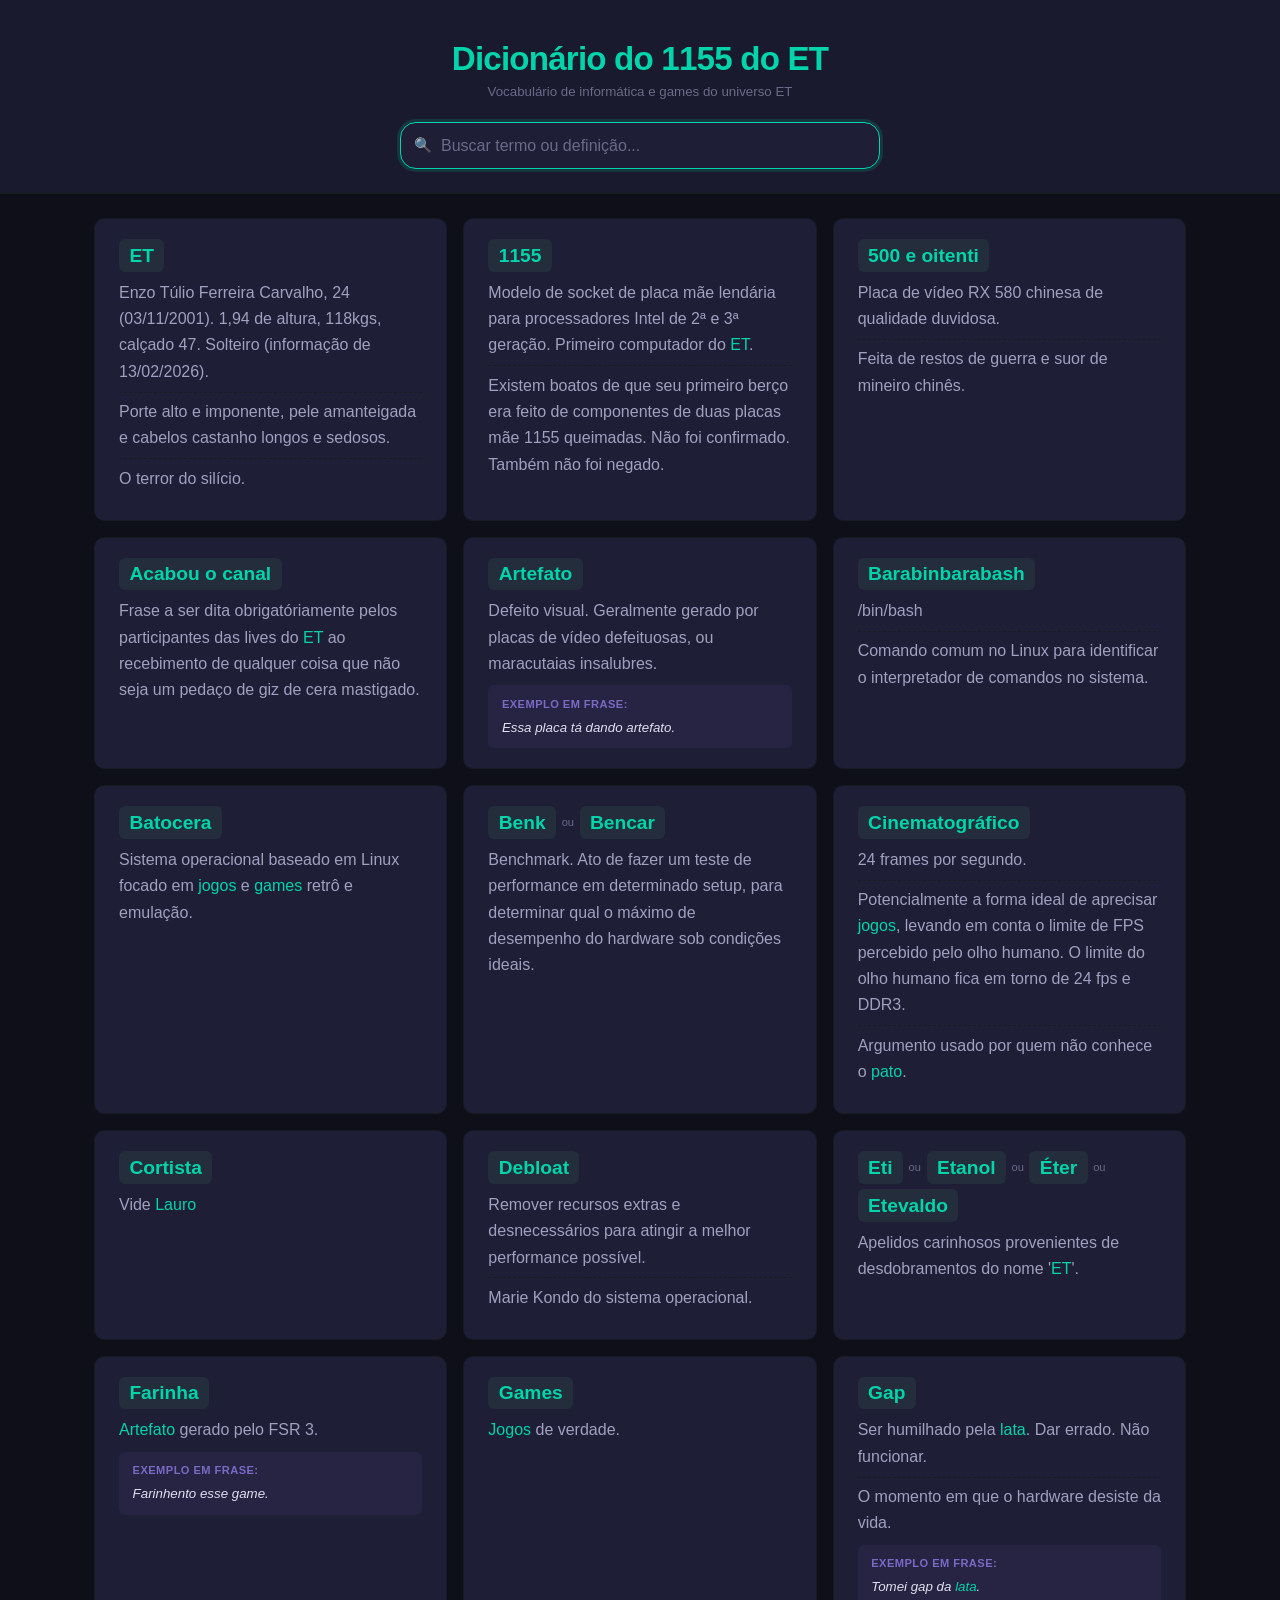
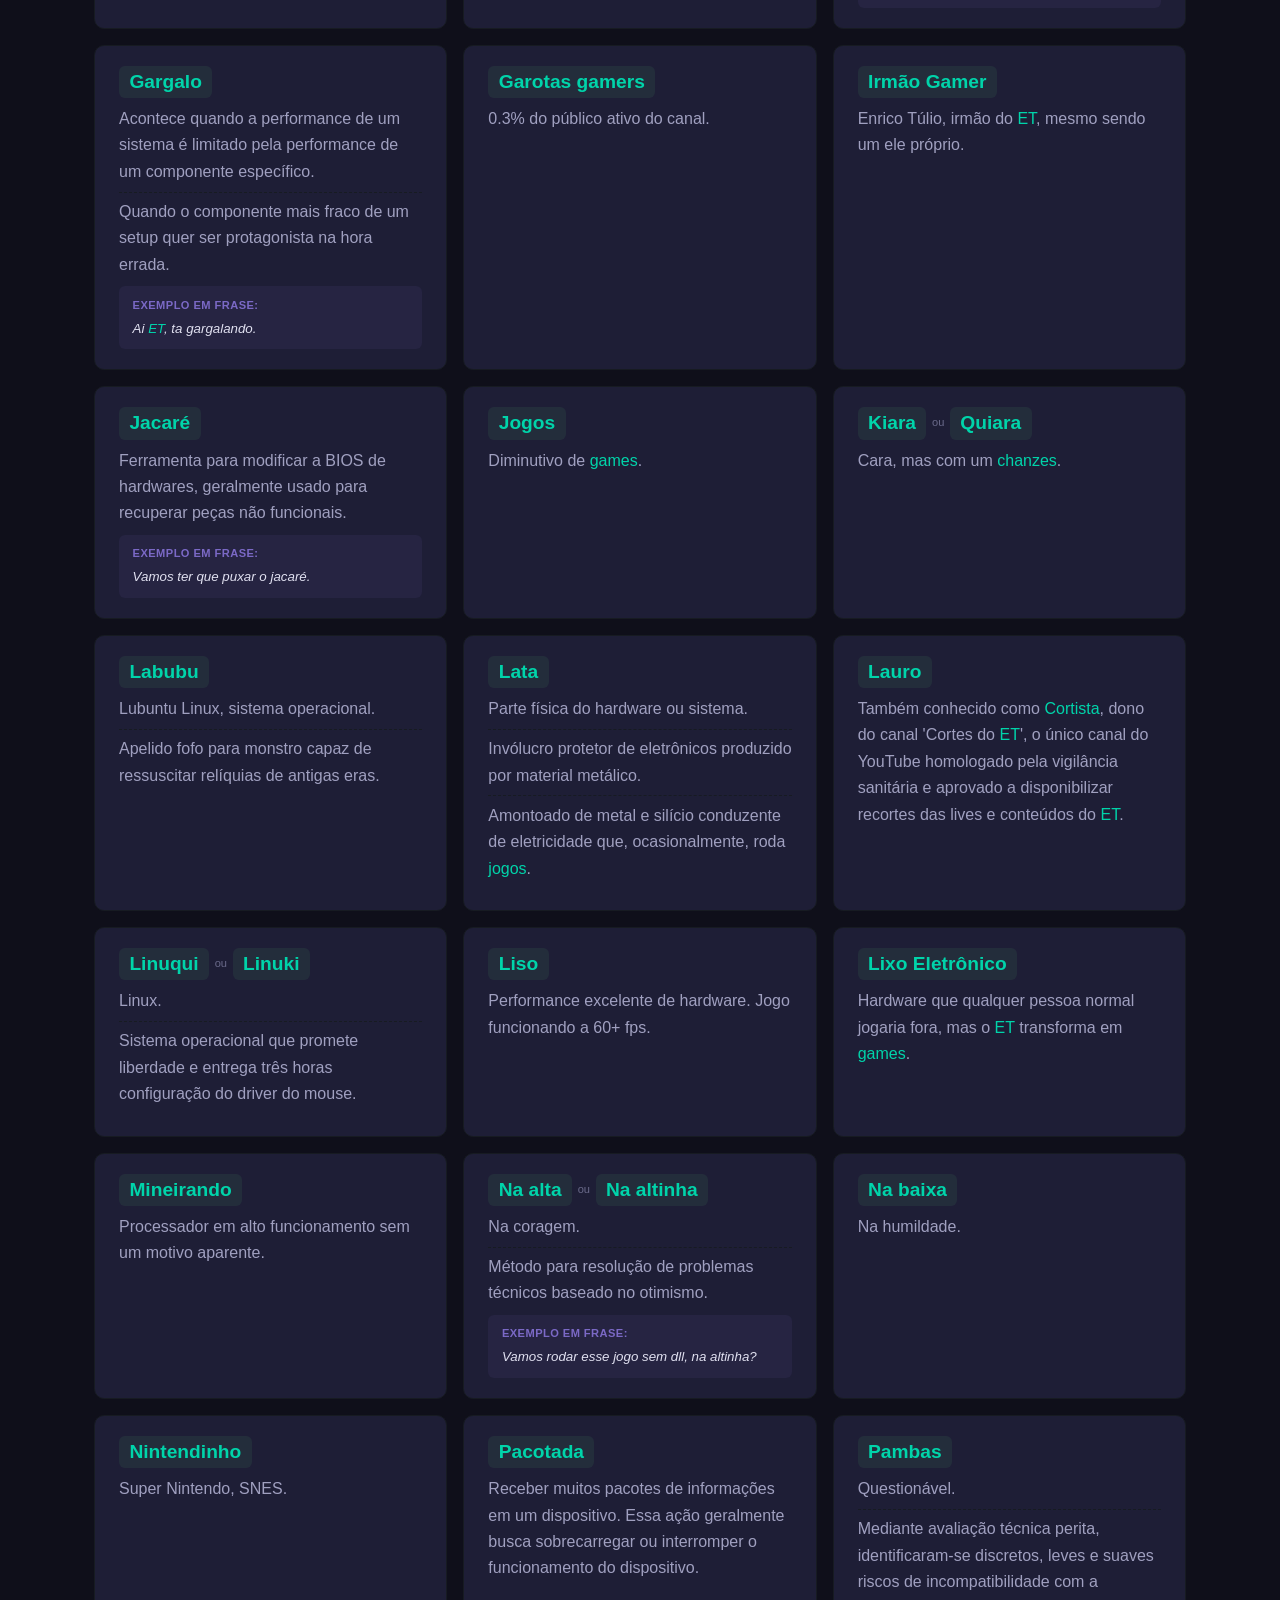
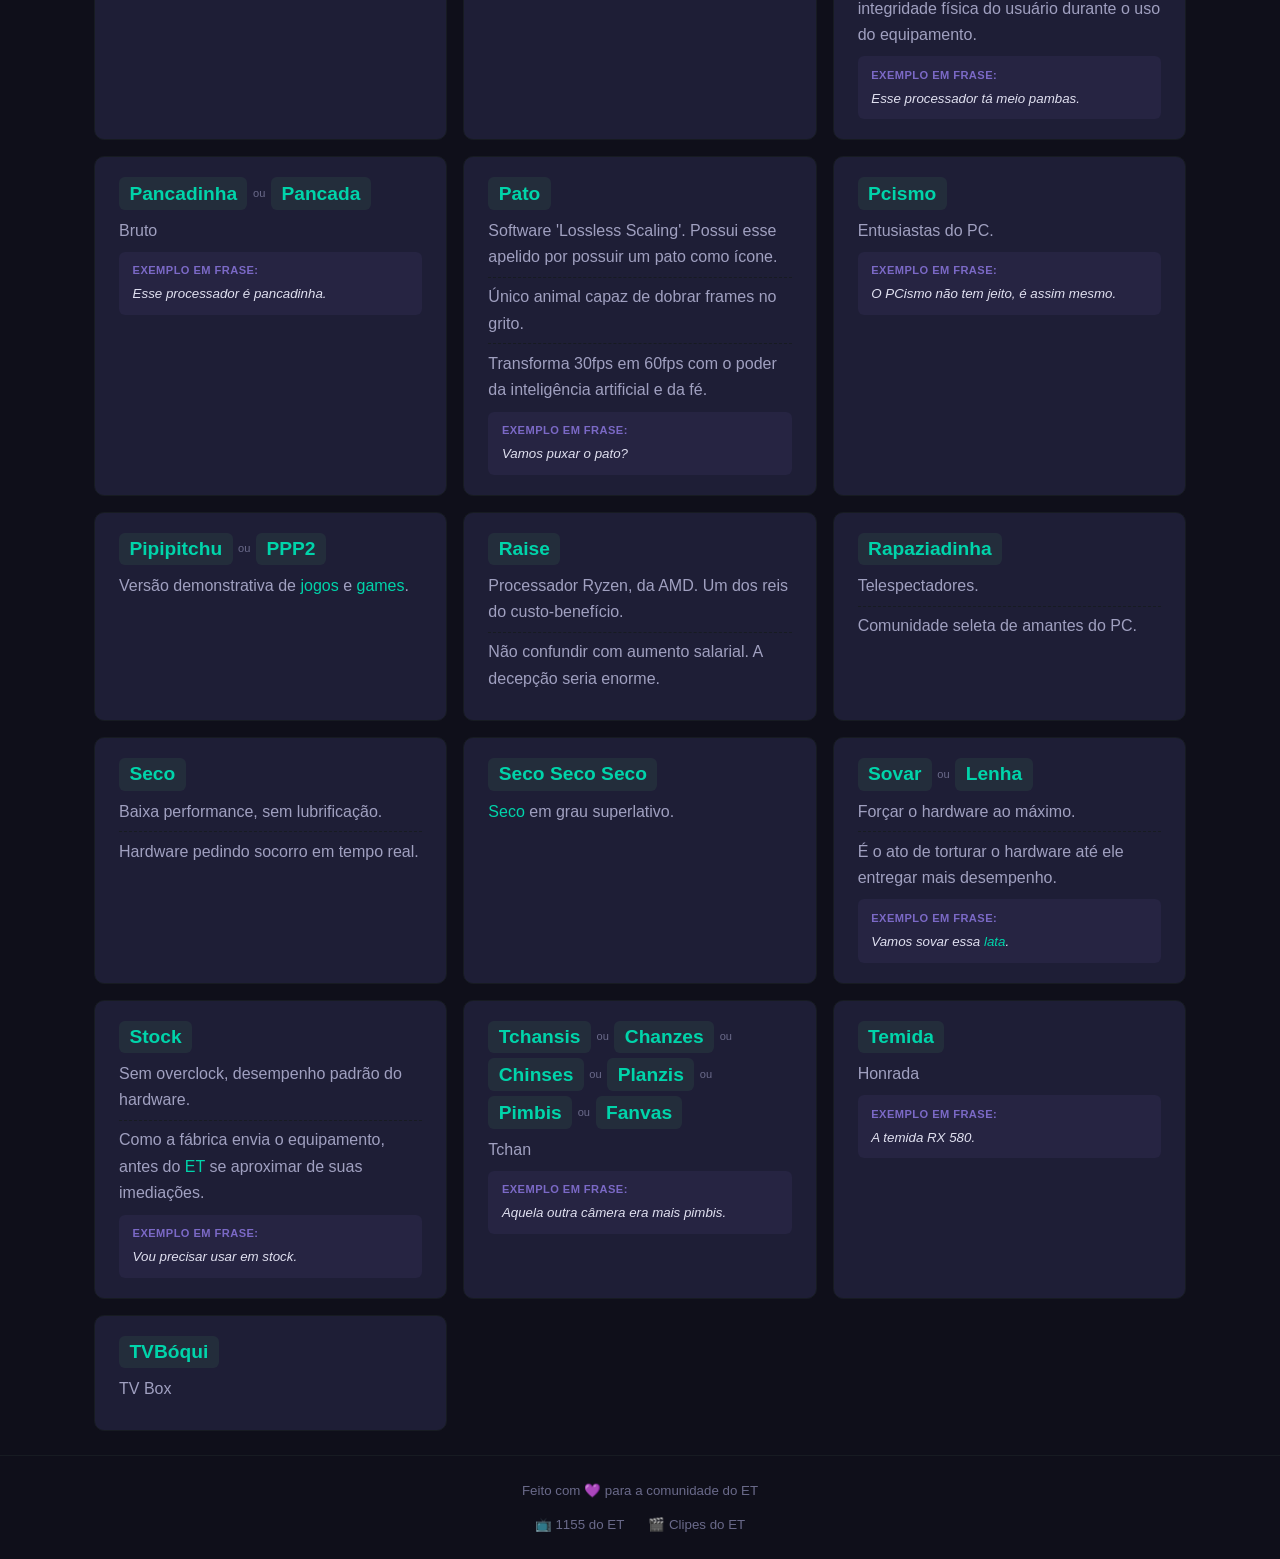
==== commit f521ac74: "novos termos" ====
--- a/index.html
+++ b/index.html
@@ -41,6 +41,11 @@
     },
     {
       "@type": "DefinedTerm",
+      "name": "Acabou o canal",
+      "description": "Frase a ser dita obrigatóriamente pelos participantes das lives do ET ao recebimento de qualquer coisa que não seja um pedaço de giz de cera mastigado."
+    },
+    {
+      "@type": "DefinedTerm",
       "name": "Artefato",
       "description": "Defeito visual. Geralmente gerado por placas de vídeo defeituosas, ou maracutaias insalubres."
     },
@@ -87,7 +92,7 @@
     {
       "@type": "DefinedTerm",
       "name": "Games",
-      "description": "Vide Jogos"
+      "description": "Jogos de verdade."
     },
     {
       "@type": "DefinedTerm",
@@ -117,7 +122,7 @@
     {
       "@type": "DefinedTerm",
       "name": "Jogos",
-      "description": "Vide Games"
+      "description": "Diminutivo de games."
     },
     {
       "@type": "DefinedTerm",
@@ -276,32 +281,36 @@
       <h2 class="term-alternatives"><span class="term-tag">500 e oitenti</span></h2>
       <div class="entry-definition"><div class="def-item">Placa de vídeo RX 580 chinesa de qualidade duvidosa.</div><div class="def-item">Feita de restos de guerra e suor de mineiro chinês.</div></div>
     </article>
-    <article id="term-artefato" class="entry-card" style="animation-delay:120ms">
+    <article id="term-acabou-o-canal" class="entry-card" style="animation-delay:120ms">
+      <h2 class="term-alternatives"><span class="term-tag">Acabou o canal</span></h2>
+      <div class="entry-definition"><div class="def-item">Frase a ser dita obrigatóriamente pelos participantes das lives do <a href="#term-et" class="term-link">ET</a> ao recebimento de qualquer coisa que não seja um pedaço de giz de cera mastigado.</div></div>
+    </article>
+    <article id="term-artefato" class="entry-card" style="animation-delay:160ms">
       <h2 class="term-alternatives"><span class="term-tag">Artefato</span></h2>
       <div class="entry-definition"><div class="def-item">Defeito visual. Geralmente gerado por placas de vídeo defeituosas, ou maracutaias insalubres.</div></div>
       <div class="entry-example">Essa placa tá dando artefato.</div>
     </article>
-    <article id="term-barabinbarabash" class="entry-card" style="animation-delay:160ms">
+    <article id="term-barabinbarabash" class="entry-card" style="animation-delay:200ms">
       <h2 class="term-alternatives"><span class="term-tag">Barabinbarabash</span></h2>
       <div class="entry-definition"><div class="def-item">/bin/bash</div><div class="def-item">Comando comum no Linux para identificar o interpretador de comandos no sistema.</div></div>
     </article>
-    <article id="term-batocera" class="entry-card" style="animation-delay:200ms">
+    <article id="term-batocera" class="entry-card" style="animation-delay:240ms">
       <h2 class="term-alternatives"><span class="term-tag">Batocera</span></h2>
       <div class="entry-definition"><div class="def-item">Sistema operacional baseado em Linux focado em <a href="#term-jogos" class="term-link">jogos</a> e <a href="#term-games" class="term-link">games</a> retrô e emulação.</div></div>
     </article>
-    <article id="term-benk" class="entry-card" style="animation-delay:240ms">
+    <article id="term-benk" class="entry-card" style="animation-delay:280ms">
       <h2 class="term-alternatives"><span class="term-tag">Benk</span><span class="term-sep">ou</span><span class="term-tag">Bencar</span></h2>
       <div class="entry-definition"><div class="def-item">Benchmark. Ato de fazer um teste de performance em determinado setup, para determinar qual o máximo de desempenho do hardware sob condições ideais.</div></div>
     </article>
-    <article id="term-cinematografico" class="entry-card" style="animation-delay:280ms">
+    <article id="term-cinematografico" class="entry-card" style="animation-delay:320ms">
       <h2 class="term-alternatives"><span class="term-tag">Cinematográfico</span></h2>
       <div class="entry-definition"><div class="def-item">24 frames por segundo.</div><div class="def-item">Potencialmente a forma ideal de aprecisar <a href="#term-jogos" class="term-link">jogos</a>, levando em conta o limite de FPS percebido pelo olho humano. O limite do olho humano fica em torno de 24 fps e DDR3.</div><div class="def-item">Argumento usado por quem não conhece o <a href="#term-pato" class="term-link">pato</a>.</div></div>
     </article>
-    <article id="term-cortista" class="entry-card" style="animation-delay:320ms">
+    <article id="term-cortista" class="entry-card" style="animation-delay:360ms">
       <h2 class="term-alternatives"><span class="term-tag">Cortista</span></h2>
       <div class="entry-definition"><div class="def-item">Vide <a href="#term-lauro" class="term-link">Lauro</a></div></div>
     </article>
-    <article id="term-debloat" class="entry-card" style="animation-delay:360ms">
+    <article id="term-debloat" class="entry-card" style="animation-delay:400ms">
       <h2 class="term-alternatives"><span class="term-tag">Debloat</span></h2>
       <div class="entry-definition"><div class="def-item">Remover recursos extras e desnecessários para atingir a melhor performance possível.</div><div class="def-item">Marie Kondo do sistema operacional.</div></div>
     </article>
@@ -316,7 +325,7 @@
     </article>
     <article id="term-games" class="entry-card" style="animation-delay:400ms">
       <h2 class="term-alternatives"><span class="term-tag">Games</span></h2>
-      <div class="entry-definition"><div class="def-item">Vide <a href="#term-jogos" class="term-link">Jogos</a></div></div>
+      <div class="entry-definition"><div class="def-item"><a href="#term-jogos" class="term-link">Jogos</a> de verdade.</div></div>
     </article>
     <article id="term-gap" class="entry-card" style="animation-delay:400ms">
       <h2 class="term-alternatives"><span class="term-tag">Gap</span></h2>
@@ -343,7 +352,7 @@
     </article>
     <article id="term-jogos" class="entry-card" style="animation-delay:400ms">
       <h2 class="term-alternatives"><span class="term-tag">Jogos</span></h2>
-      <div class="entry-definition"><div class="def-item">Vide <a href="#term-games" class="term-link">Games</a></div></div>
+      <div class="entry-definition"><div class="def-item">Diminutivo de <a href="#term-games" class="term-link">games</a>.</div></div>
     </article>
     <article id="term-kiara" class="entry-card" style="animation-delay:400ms">
       <h2 class="term-alternatives"><span class="term-tag">Kiara</span><span class="term-sep">ou</span><span class="term-tag">Quiara</span></h2>
@@ -470,7 +479,7 @@
       <a href="https://www.youtube.com/@ClipesdoET" target="_blank" rel="noopener noreferrer">🎬 Clipes do ET</a>
     </div>
   </footer>
-  <script id="termosData" type="application/json">[{"termo":"ET","definicao":"Enzo Túlio Ferreira Carvalho, 24 (03/11/2001). 1,94 de altura, 118kgs, calçado 47. Solteiro (informação de 13/02/2026).\nPorte alto e imponente, pele amanteigada e cabelos castanho longos e sedosos.\nO terror do silício.","exemplo":"","categoria":""},{"termo":"1155","definicao":"Modelo de socket de placa mãe lendária para processadores Intel de 2ª e 3ª geração. Primeiro computador do ET.\nExistem boatos de que seu primeiro berço era feito de componentes de duas placas mãe 1155 queimadas. Não foi confirmado. Também não foi negado.","exemplo":"","categoria":""},{"termo":"500 e oitenti","definicao":"Placa de vídeo RX 580 chinesa de qualidade duvidosa.\nFeita de restos de guerra e suor de mineiro chinês.","exemplo":"","categoria":""},{"termo":"Artefato","definicao":"Defeito visual. Geralmente gerado por placas de vídeo defeituosas, ou maracutaias insalubres.","exemplo":"Essa placa tá dando artefato.","categoria":""},{"termo":"Barabinbarabash","definicao":"/bin/bash\nComando comum no Linux para identificar o interpretador de comandos no sistema.","exemplo":"","categoria":""},{"termo":"Batocera","definicao":"Sistema operacional baseado em Linux focado em jogos e games retrô e emulação.","exemplo":"","categoria":""},{"termo":"Benk\nBencar","definicao":"Benchmark. Ato de fazer um teste de performance em determinado setup, para determinar qual o máximo de desempenho do hardware sob condições ideais.","exemplo":"","categoria":""},{"termo":"Cinematográfico","definicao":"24 frames por segundo.\nPotencialmente a forma ideal de aprecisar jogos, levando em conta o limite de FPS percebido pelo olho humano. O limite do olho humano fica em torno de 24 fps e DDR3.\nArgumento usado por quem não conhece o pato.","exemplo":"","categoria":""},{"termo":"Cortista","definicao":"Vide Lauro","exemplo":"","categoria":""},{"termo":"Debloat","definicao":"Remover recursos extras e desnecessários para atingir a melhor performance possível.\nMarie Kondo do sistema operacional.","exemplo":"","categoria":""},{"termo":"Eti\nEtanol\nÉter\nEtevaldo","definicao":"Apelidos carinhosos provenientes de desdobramentos do nome 'ET'.","exemplo":"","categoria":""},{"termo":"Farinha","definicao":"Artefato gerado pelo FSR 3.","exemplo":"Farinhento esse game.","categoria":""},{"termo":"Games","definicao":"Vide Jogos","exemplo":"","categoria":""},{"termo":"Gap","definicao":"Ser humilhado pela lata. Dar errado. Não funcionar.\nO momento em que o hardware desiste da vida.","exemplo":"Tomei gap da lata.","categoria":""},{"termo":"Gargalo","definicao":"Acontece quando a performance de um sistema é limitado pela performance de um componente específico.\nQuando o componente mais fraco de um setup quer ser protagonista na hora errada.","exemplo":"Ai ET, ta gargalando.","categoria":""},{"termo":"Garotas gamers","definicao":"0.3% do público ativo do canal.","exemplo":"","categoria":""},{"termo":"Irmão Gamer","definicao":"Enrico Túlio, irmão do ET, mesmo sendo um ele próprio.","exemplo":"","categoria":""},{"termo":"Jacaré","definicao":"Ferramenta para modificar a BIOS de hardwares, geralmente usado para recuperar peças não funcionais.","exemplo":"Vamos ter que puxar o jacaré.","categoria":""},{"termo":"Jogos","definicao":"Vide Games","exemplo":"","categoria":""},{"termo":"Kiara\nQuiara","definicao":"Cara, mas com um chanzes.","exemplo":"","categoria":""},{"termo":"Labubu","definicao":"Lubuntu Linux, sistema operacional.\nApelido fofo para monstro capaz de ressuscitar relíquias de antigas eras.","exemplo":"","categoria":""},{"termo":"Lata","definicao":"Parte física do hardware ou sistema.\nInvólucro protetor de eletrônicos produzido por material metálico.\nAmontoado de metal e silício conduzente de eletricidade que, ocasionalmente, roda jogos.","exemplo":"","categoria":""},{"termo":"Lauro","definicao":"Também conhecido como Cortista, dono do canal 'Cortes do ET', o único canal do YouTube homologado pela vigilância sanitária e aprovado a disponibilizar recortes das lives e conteúdos do ET.","exemplo":"","categoria":""},{"termo":"Linuqui\nLinuki","definicao":"Linux.\nSistema operacional que promete liberdade e entrega três horas configuração do driver do mouse.","exemplo":"","categoria":""},{"termo":"Liso","definicao":"Performance excelente de hardware. Jogo funcionando a 60+ fps.","exemplo":"","categoria":""},{"termo":"Lixo Eletrônico","definicao":"Hardware que qualquer pessoa normal jogaria fora, mas o ET transforma em games.","exemplo":"","categoria":""},{"termo":"Mineirando","definicao":"Processador em alto funcionamento sem um motivo aparente.","exemplo":"","categoria":""},{"termo":"Na alta\nNa altinha","definicao":"Na coragem.\nMétodo para resolução de problemas técnicos baseado no otimismo.","exemplo":"Vamos rodar esse jogo sem dll, na altinha?","categoria":""},{"termo":"Na baixa","definicao":"Na humildade.","exemplo":"","categoria":""},{"termo":"Nintendinho","definicao":"Super Nintendo, SNES.","exemplo":"","categoria":""},{"termo":"Pacotada","definicao":"Receber muitos pacotes de informações em um dispositivo. Essa ação geralmente busca sobrecarregar ou interromper o funcionamento do dispositivo.","exemplo":"","categoria":""},{"termo":"Pambas","definicao":"Questionável.\nMediante avaliação técnica perita, identificaram-se discretos, leves e suaves riscos de incompatibilidade com a integridade física do usuário durante o uso do equipamento.","exemplo":"Esse processador tá meio pambas.","categoria":""},{"termo":"Pancadinha / Pancada","definicao":"Bruto","exemplo":"Esse processador é pancadinha.","categoria":""},{"termo":"Pato","definicao":"Software 'Lossless Scaling'. Possui esse apelido por possuir um pato como ícone.\nÚnico animal capaz de dobrar frames no grito.\nTransforma 30fps em 60fps com o poder da inteligência artificial e da fé.","exemplo":"Vamos puxar o pato?","categoria":""},{"termo":"Pcismo","definicao":"Entusiastas do PC.","exemplo":"O PCismo não tem jeito, é assim mesmo.","categoria":""},{"termo":"Pipipitchu\nPPP2","definicao":"Versão demonstrativa de jogos e games.","exemplo":"","categoria":""},{"termo":"Raise","definicao":"Processador Ryzen, da AMD. Um dos reis do custo-benefício.\nNão confundir com aumento salarial. A decepção seria enorme.","exemplo":"","categoria":""},{"termo":"Rapaziadinha","definicao":"Telespectadores.\nComunidade seleta de amantes do PC.","exemplo":"","categoria":""},{"termo":"Seco","definicao":"Baixa performance, sem lubrificação.\nHardware pedindo socorro em tempo real.","exemplo":"","categoria":""},{"termo":"Seco Seco Seco","definicao":"Seco em grau superlativo.","exemplo":"","categoria":""},{"termo":"Sovar\nLenha","definicao":"Forçar o hardware ao máximo.\nÉ o ato de torturar o hardware até ele entregar mais desempenho.","exemplo":"Vamos sovar essa lata.","categoria":""},{"termo":"Stock","definicao":"Sem overclock, desempenho padrão do hardware.\nComo a fábrica envia o equipamento, antes do ET se aproximar de suas imediações.","exemplo":"Vou precisar usar em stock.","categoria":""},{"termo":"Tchansis\nChanzes\nChinses\nPlanzis\nPimbis\nFanvas","definicao":"Tchan","exemplo":"Aquela outra câmera era mais pimbis.","categoria":""},{"termo":"Temida","definicao":"Honrada","exemplo":"A temida RX 580.","categoria":""},{"termo":"TVBóqui","definicao":"TV Box","exemplo":"","categoria":""}]</script>
+  <script id="termosData" type="application/json">[{"termo":"ET","definicao":"Enzo Túlio Ferreira Carvalho, 24 (03/11/2001). 1,94 de altura, 118kgs, calçado 47. Solteiro (informação de 13/02/2026).\nPorte alto e imponente, pele amanteigada e cabelos castanho longos e sedosos.\nO terror do silício.","exemplo":"","categoria":""},{"termo":"1155","definicao":"Modelo de socket de placa mãe lendária para processadores Intel de 2ª e 3ª geração. Primeiro computador do ET.\nExistem boatos de que seu primeiro berço era feito de componentes de duas placas mãe 1155 queimadas. Não foi confirmado. Também não foi negado.","exemplo":"","categoria":""},{"termo":"500 e oitenti","definicao":"Placa de vídeo RX 580 chinesa de qualidade duvidosa.\nFeita de restos de guerra e suor de mineiro chinês.","exemplo":"","categoria":""},{"termo":"Acabou o canal","definicao":"Frase a ser dita obrigatóriamente pelos participantes das lives do ET ao recebimento de qualquer coisa que não seja um pedaço de giz de cera mastigado.","exemplo":"","categoria":""},{"termo":"Artefato","definicao":"Defeito visual. Geralmente gerado por placas de vídeo defeituosas, ou maracutaias insalubres.","exemplo":"Essa placa tá dando artefato.","categoria":""},{"termo":"Barabinbarabash","definicao":"/bin/bash\nComando comum no Linux para identificar o interpretador de comandos no sistema.","exemplo":"","categoria":""},{"termo":"Batocera","definicao":"Sistema operacional baseado em Linux focado em jogos e games retrô e emulação.","exemplo":"","categoria":""},{"termo":"Benk\nBencar","definicao":"Benchmark. Ato de fazer um teste de performance em determinado setup, para determinar qual o máximo de desempenho do hardware sob condições ideais.","exemplo":"","categoria":""},{"termo":"Cinematográfico","definicao":"24 frames por segundo.\nPotencialmente a forma ideal de aprecisar jogos, levando em conta o limite de FPS percebido pelo olho humano. O limite do olho humano fica em torno de 24 fps e DDR3.\nArgumento usado por quem não conhece o pato.","exemplo":"","categoria":""},{"termo":"Cortista","definicao":"Vide Lauro","exemplo":"","categoria":""},{"termo":"Debloat","definicao":"Remover recursos extras e desnecessários para atingir a melhor performance possível.\nMarie Kondo do sistema operacional.","exemplo":"","categoria":""},{"termo":"Eti\nEtanol\nÉter\nEtevaldo","definicao":"Apelidos carinhosos provenientes de desdobramentos do nome 'ET'.","exemplo":"","categoria":""},{"termo":"Farinha","definicao":"Artefato gerado pelo FSR 3.","exemplo":"Farinhento esse game.","categoria":""},{"termo":"Games","definicao":"Jogos de verdade.","exemplo":"","categoria":""},{"termo":"Gap","definicao":"Ser humilhado pela lata. Dar errado. Não funcionar.\nO momento em que o hardware desiste da vida.","exemplo":"Tomei gap da lata.","categoria":""},{"termo":"Gargalo","definicao":"Acontece quando a performance de um sistema é limitado pela performance de um componente específico.\nQuando o componente mais fraco de um setup quer ser protagonista na hora errada.","exemplo":"Ai ET, ta gargalando.","categoria":""},{"termo":"Garotas gamers","definicao":"0.3% do público ativo do canal.","exemplo":"","categoria":""},{"termo":"Irmão Gamer","definicao":"Enrico Túlio, irmão do ET, mesmo sendo um ele próprio.","exemplo":"","categoria":""},{"termo":"Jacaré","definicao":"Ferramenta para modificar a BIOS de hardwares, geralmente usado para recuperar peças não funcionais.","exemplo":"Vamos ter que puxar o jacaré.","categoria":""},{"termo":"Jogos","definicao":"Diminutivo de games.","exemplo":"","categoria":""},{"termo":"Kiara\nQuiara","definicao":"Cara, mas com um chanzes.","exemplo":"","categoria":""},{"termo":"Labubu","definicao":"Lubuntu Linux, sistema operacional.\nApelido fofo para monstro capaz de ressuscitar relíquias de antigas eras.","exemplo":"","categoria":""},{"termo":"Lata","definicao":"Parte física do hardware ou sistema.\nInvólucro protetor de eletrônicos produzido por material metálico.\nAmontoado de metal e silício conduzente de eletricidade que, ocasionalmente, roda jogos.","exemplo":"","categoria":""},{"termo":"Lauro","definicao":"Também conhecido como Cortista, dono do canal 'Cortes do ET', o único canal do YouTube homologado pela vigilância sanitária e aprovado a disponibilizar recortes das lives e conteúdos do ET.","exemplo":"","categoria":""},{"termo":"Linuqui\nLinuki","definicao":"Linux.\nSistema operacional que promete liberdade e entrega três horas configuração do driver do mouse.","exemplo":"","categoria":""},{"termo":"Liso","definicao":"Performance excelente de hardware. Jogo funcionando a 60+ fps.","exemplo":"","categoria":""},{"termo":"Lixo Eletrônico","definicao":"Hardware que qualquer pessoa normal jogaria fora, mas o ET transforma em games.","exemplo":"","categoria":""},{"termo":"Mineirando","definicao":"Processador em alto funcionamento sem um motivo aparente.","exemplo":"","categoria":""},{"termo":"Na alta\nNa altinha","definicao":"Na coragem.\nMétodo para resolução de problemas técnicos baseado no otimismo.","exemplo":"Vamos rodar esse jogo sem dll, na altinha?","categoria":""},{"termo":"Na baixa","definicao":"Na humildade.","exemplo":"","categoria":""},{"termo":"Nintendinho","definicao":"Super Nintendo, SNES.","exemplo":"","categoria":""},{"termo":"Pacotada","definicao":"Receber muitos pacotes de informações em um dispositivo. Essa ação geralmente busca sobrecarregar ou interromper o funcionamento do dispositivo.","exemplo":"","categoria":""},{"termo":"Pambas","definicao":"Questionável.\nMediante avaliação técnica perita, identificaram-se discretos, leves e suaves riscos de incompatibilidade com a integridade física do usuário durante o uso do equipamento.","exemplo":"Esse processador tá meio pambas.","categoria":""},{"termo":"Pancadinha / Pancada","definicao":"Bruto","exemplo":"Esse processador é pancadinha.","categoria":""},{"termo":"Pato","definicao":"Software 'Lossless Scaling'. Possui esse apelido por possuir um pato como ícone.\nÚnico animal capaz de dobrar frames no grito.\nTransforma 30fps em 60fps com o poder da inteligência artificial e da fé.","exemplo":"Vamos puxar o pato?","categoria":""},{"termo":"Pcismo","definicao":"Entusiastas do PC.","exemplo":"O PCismo não tem jeito, é assim mesmo.","categoria":""},{"termo":"Pipipitchu\nPPP2","definicao":"Versão demonstrativa de jogos e games.","exemplo":"","categoria":""},{"termo":"Raise","definicao":"Processador Ryzen, da AMD. Um dos reis do custo-benefício.\nNão confundir com aumento salarial. A decepção seria enorme.","exemplo":"","categoria":""},{"termo":"Rapaziadinha","definicao":"Telespectadores.\nComunidade seleta de amantes do PC.","exemplo":"","categoria":""},{"termo":"Seco","definicao":"Baixa performance, sem lubrificação.\nHardware pedindo socorro em tempo real.","exemplo":"","categoria":""},{"termo":"Seco Seco Seco","definicao":"Seco em grau superlativo.","exemplo":"","categoria":""},{"termo":"Sovar\nLenha","definicao":"Forçar o hardware ao máximo.\nÉ o ato de torturar o hardware até ele entregar mais desempenho.","exemplo":"Vamos sovar essa lata.","categoria":""},{"termo":"Stock","definicao":"Sem overclock, desempenho padrão do hardware.\nComo a fábrica envia o equipamento, antes do ET se aproximar de suas imediações.","exemplo":"Vou precisar usar em stock.","categoria":""},{"termo":"Tchansis\nChanzes\nChinses\nPlanzis\nPimbis\nFanvas","definicao":"Tchan","exemplo":"Aquela outra câmera era mais pimbis.","categoria":""},{"termo":"Temida","definicao":"Honrada","exemplo":"A temida RX 580.","categoria":""},{"termo":"TVBóqui","definicao":"TV Box","exemplo":"","categoria":""}]</script>
   <script src="app.js"></script>
 </body>
 </html>
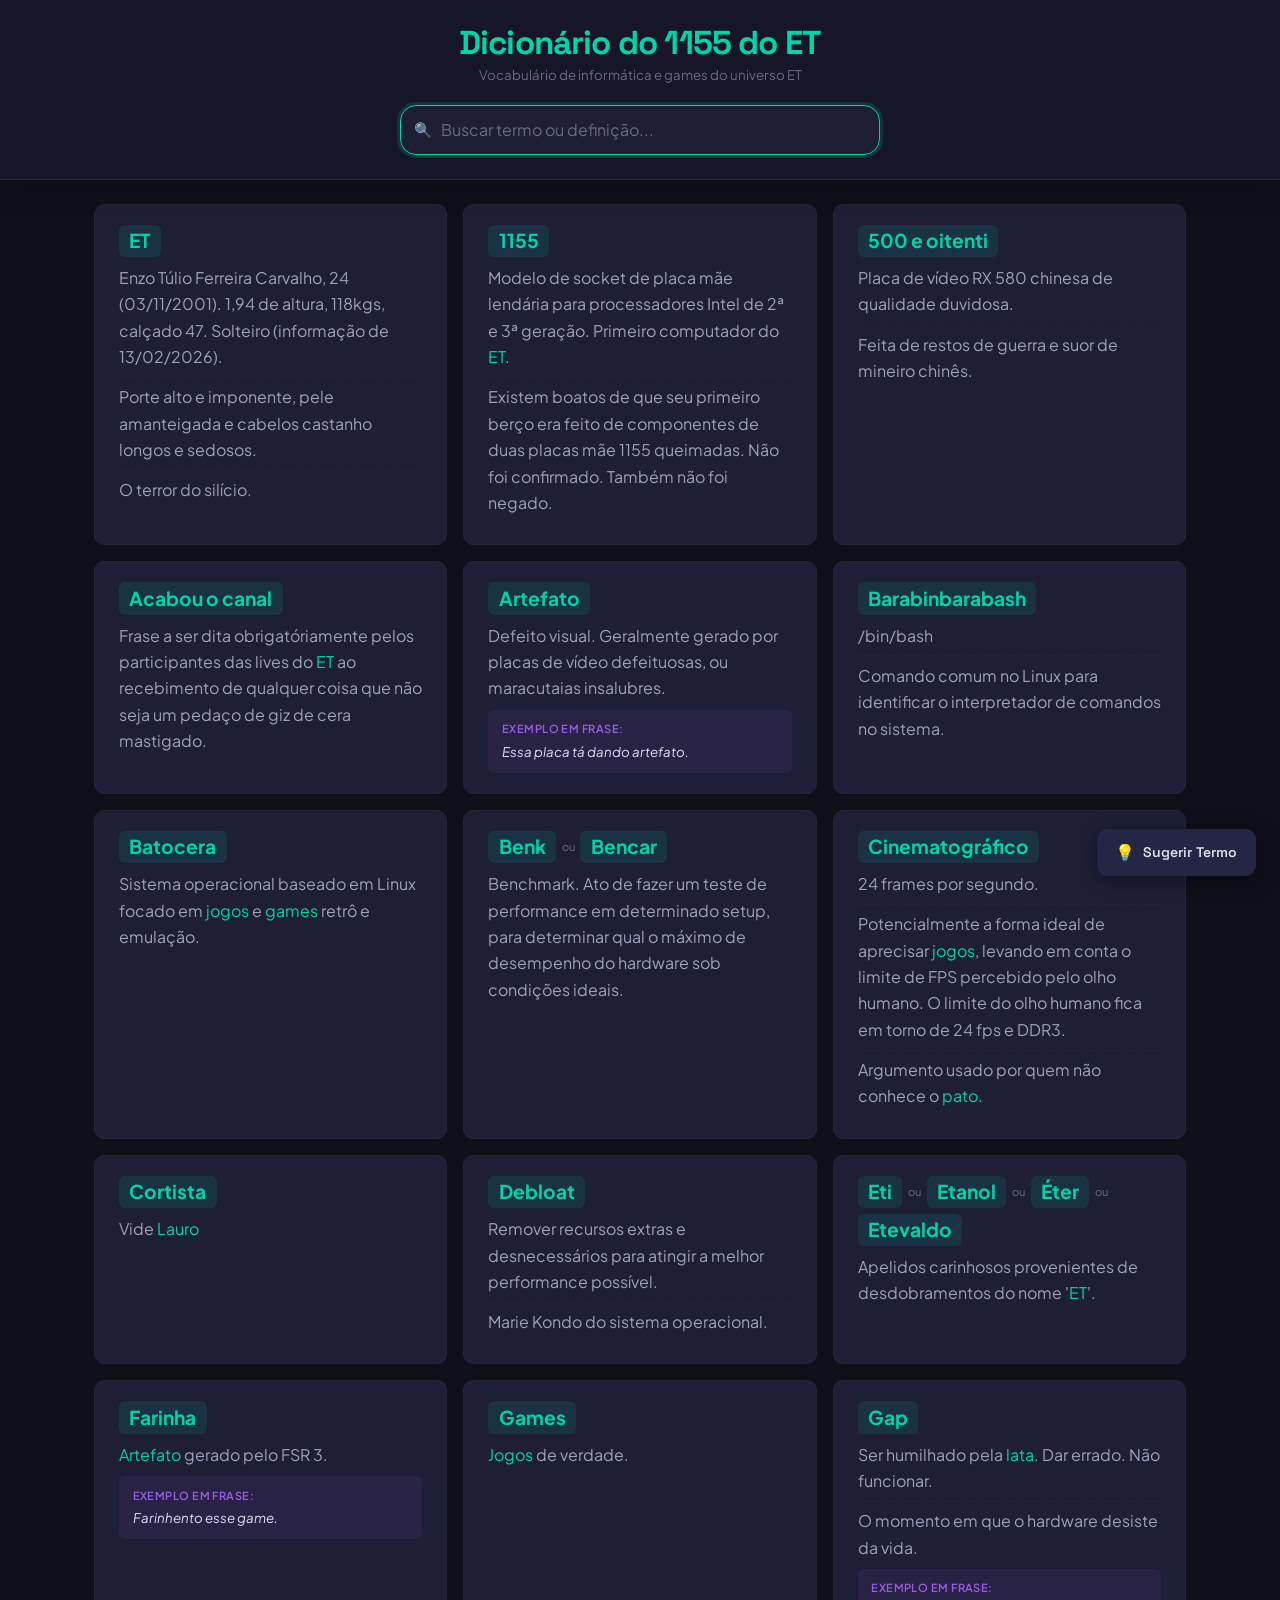
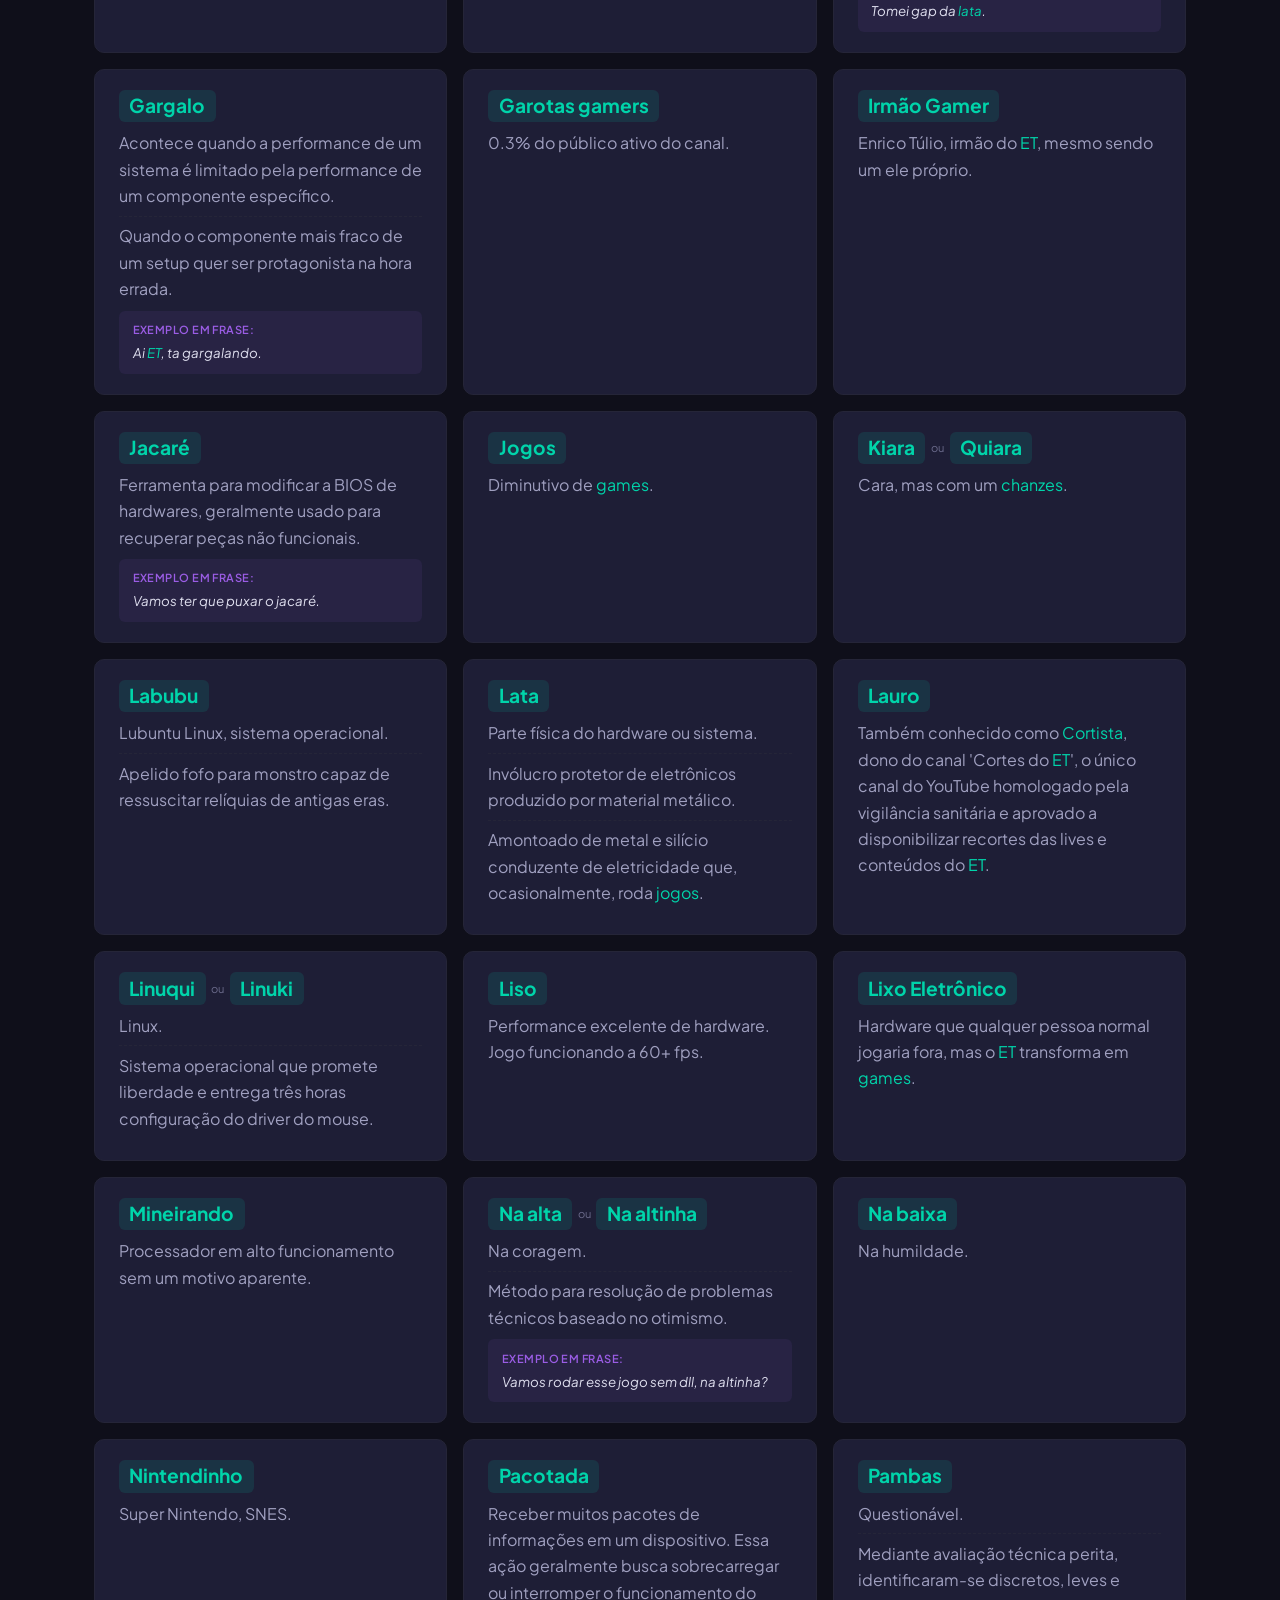
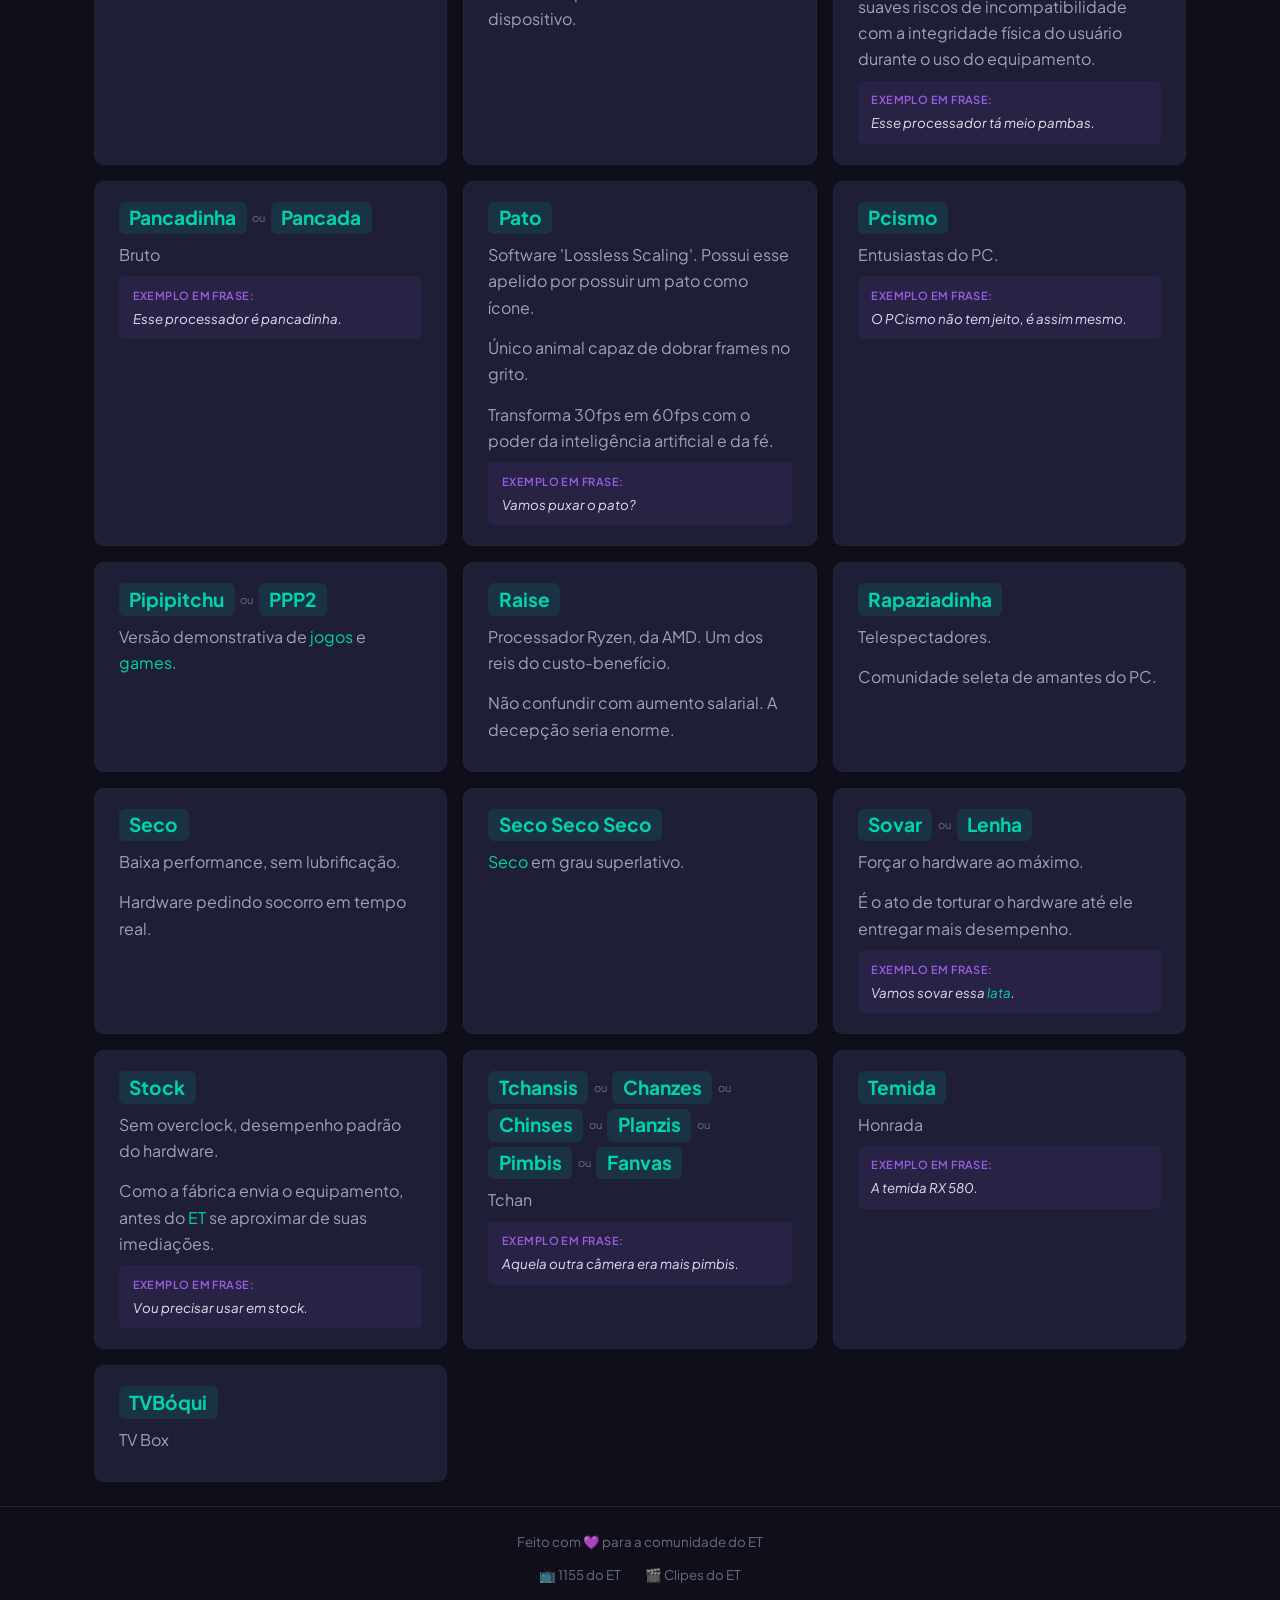
==== commit c82e7b76: "feat(ui/ux): reestruturacao visual premium e melhorias de usabilidade responsivas" ====
--- a/index.html
+++ b/index.html
@@ -15,6 +15,9 @@
   <meta name="theme-color" content="#0f0f1a">
   <link rel="canonical" href="https://dicionario1155doet.netlify.app">
   <link rel="icon" type="image/svg+xml" href="/favicon.svg">
+  <link rel="preconnect" href="https://fonts.googleapis.com">
+  <link rel="preconnect" href="https://fonts.gstatic.com" crossorigin>
+  <link href="https://fonts.googleapis.com/css2?family=Plus+Jakarta+Sans:ital,wght@0,300;0,400;0,500;0,600;0,700;1,400&family=Space+Grotesk:wght@400;500;600;700&display=swap" rel="stylesheet">
   <link rel="stylesheet" href="styles.css">
   <script type="application/ld+json">
 {
@@ -260,11 +263,18 @@
 </head>
 <body>
   <header>
-    <h1>Dicionário do 1155 do ET</h1>
-    <p class="subtitle">Vocabulário de informática e games do universo ET</p>
-    <div class="search-container" role="search">
-      <input type="text" id="searchInput" placeholder="Buscar termo ou definição..." autofocus aria-label="Buscar termo ou definição">
-      <span class="search-icon">🔍</span>
+    <div class="header-content">
+      <div class="header-top">
+        <div class="title-container">
+          <h1>Dicionário do 1155 do ET</h1>
+          <p class="subtitle">Vocabulário de informática e games do universo ET</p>
+        </div>
+      </div>
+      <div class="search-container" role="search">
+        <input type="text" id="searchInput" placeholder="Buscar termo ou definição..." autofocus aria-label="Buscar termo ou definição">
+        <span class="search-icon">🔍</span>
+        <button id="clearSearch" class="clear-btn hidden" aria-label="Limpar busca" type="button">&times;</button>
+      </div>
     </div>
   </header>
   <main>
@@ -469,7 +479,31 @@
     </article>
     </div>
     <div id="emptyState" class="empty-state hidden">
-      <p>Nenhum termo encontrado para "<span id="noResultsTerm"></span>"</p>
+      <div class="empty-illustration">
+        <svg width="120" height="120" viewBox="0 0 24 24" fill="none" stroke="currentColor" stroke-width="1.2" stroke-linecap="round" stroke-linejoin="round">
+          <!-- Monitor retro -->
+          <rect x="2" y="3" width="20" height="13" rx="2" ry="2" class="svg-monitor" />
+          <path d="M12 16v4" />
+          <path d="M8 20h8" />
+          
+          <!-- Elementos de glitch / artefatos no interior da tela -->
+          <line x1="5" y1="6" x2="19" y2="6" class="svg-glitch-line svg-glitch-1" />
+          <line x1="7" y1="9" x2="15" y2="9" class="svg-glitch-line svg-glitch-2" />
+          <line x1="4" y1="12" x2="20" y2="12" class="svg-glitch-line svg-glitch-3" />
+          
+          <!-- Detalhes de botões físicos do monitor retro -->
+          <circle cx="18" cy="14" r="0.5" fill="currentColor" />
+          <circle cx="16" cy="14" r="0.5" fill="currentColor" />
+          
+          <!-- Olhinhos de triste/erro (cruzes de glitch) -->
+          <path d="M8 8l2 2m0-2l-2 2" class="svg-eye" />
+          <path d="M14 8l2 2m0-2l-2 2" class="svg-eye" />
+        </svg>
+      </div>
+      <p id="emptyStateText">Nenhum termo encontrado.</p>
+      <a href="https://docs.google.com/spreadsheets/d/17PFBtzTPxxinjmkkPuDOFBnwmfuBxKcyhfTFOkBae5Y" target="_blank" rel="noopener noreferrer" class="suggest-btn empty-suggest-btn">
+        <span class="btn-icon">💡</span> Sugerir este Termo
+      </a>
     </div>
   </main>
   <footer>
@@ -481,5 +515,10 @@
   </footer>
   <script id="termosData" type="application/json">[{"termo":"ET","definicao":"Enzo Túlio Ferreira Carvalho, 24 (03/11/2001). 1,94 de altura, 118kgs, calçado 47. Solteiro (informação de 13/02/2026).\nPorte alto e imponente, pele amanteigada e cabelos castanho longos e sedosos.\nO terror do silício.","exemplo":"","categoria":""},{"termo":"1155","definicao":"Modelo de socket de placa mãe lendária para processadores Intel de 2ª e 3ª geração. Primeiro computador do ET.\nExistem boatos de que seu primeiro berço era feito de componentes de duas placas mãe 1155 queimadas. Não foi confirmado. Também não foi negado.","exemplo":"","categoria":""},{"termo":"500 e oitenti","definicao":"Placa de vídeo RX 580 chinesa de qualidade duvidosa.\nFeita de restos de guerra e suor de mineiro chinês.","exemplo":"","categoria":""},{"termo":"Acabou o canal","definicao":"Frase a ser dita obrigatóriamente pelos participantes das lives do ET ao recebimento de qualquer coisa que não seja um pedaço de giz de cera mastigado.","exemplo":"","categoria":""},{"termo":"Artefato","definicao":"Defeito visual. Geralmente gerado por placas de vídeo defeituosas, ou maracutaias insalubres.","exemplo":"Essa placa tá dando artefato.","categoria":""},{"termo":"Barabinbarabash","definicao":"/bin/bash\nComando comum no Linux para identificar o interpretador de comandos no sistema.","exemplo":"","categoria":""},{"termo":"Batocera","definicao":"Sistema operacional baseado em Linux focado em jogos e games retrô e emulação.","exemplo":"","categoria":""},{"termo":"Benk\nBencar","definicao":"Benchmark. Ato de fazer um teste de performance em determinado setup, para determinar qual o máximo de desempenho do hardware sob condições ideais.","exemplo":"","categoria":""},{"termo":"Cinematográfico","definicao":"24 frames por segundo.\nPotencialmente a forma ideal de aprecisar jogos, levando em conta o limite de FPS percebido pelo olho humano. O limite do olho humano fica em torno de 24 fps e DDR3.\nArgumento usado por quem não conhece o pato.","exemplo":"","categoria":""},{"termo":"Cortista","definicao":"Vide Lauro","exemplo":"","categoria":""},{"termo":"Debloat","definicao":"Remover recursos extras e desnecessários para atingir a melhor performance possível.\nMarie Kondo do sistema operacional.","exemplo":"","categoria":""},{"termo":"Eti\nEtanol\nÉter\nEtevaldo","definicao":"Apelidos carinhosos provenientes de desdobramentos do nome 'ET'.","exemplo":"","categoria":""},{"termo":"Farinha","definicao":"Artefato gerado pelo FSR 3.","exemplo":"Farinhento esse game.","categoria":""},{"termo":"Games","definicao":"Jogos de verdade.","exemplo":"","categoria":""},{"termo":"Gap","definicao":"Ser humilhado pela lata. Dar errado. Não funcionar.\nO momento em que o hardware desiste da vida.","exemplo":"Tomei gap da lata.","categoria":""},{"termo":"Gargalo","definicao":"Acontece quando a performance de um sistema é limitado pela performance de um componente específico.\nQuando o componente mais fraco de um setup quer ser protagonista na hora errada.","exemplo":"Ai ET, ta gargalando.","categoria":""},{"termo":"Garotas gamers","definicao":"0.3% do público ativo do canal.","exemplo":"","categoria":""},{"termo":"Irmão Gamer","definicao":"Enrico Túlio, irmão do ET, mesmo sendo um ele próprio.","exemplo":"","categoria":""},{"termo":"Jacaré","definicao":"Ferramenta para modificar a BIOS de hardwares, geralmente usado para recuperar peças não funcionais.","exemplo":"Vamos ter que puxar o jacaré.","categoria":""},{"termo":"Jogos","definicao":"Diminutivo de games.","exemplo":"","categoria":""},{"termo":"Kiara\nQuiara","definicao":"Cara, mas com um chanzes.","exemplo":"","categoria":""},{"termo":"Labubu","definicao":"Lubuntu Linux, sistema operacional.\nApelido fofo para monstro capaz de ressuscitar relíquias de antigas eras.","exemplo":"","categoria":""},{"termo":"Lata","definicao":"Parte física do hardware ou sistema.\nInvólucro protetor de eletrônicos produzido por material metálico.\nAmontoado de metal e silício conduzente de eletricidade que, ocasionalmente, roda jogos.","exemplo":"","categoria":""},{"termo":"Lauro","definicao":"Também conhecido como Cortista, dono do canal 'Cortes do ET', o único canal do YouTube homologado pela vigilância sanitária e aprovado a disponibilizar recortes das lives e conteúdos do ET.","exemplo":"","categoria":""},{"termo":"Linuqui\nLinuki","definicao":"Linux.\nSistema operacional que promete liberdade e entrega três horas configuração do driver do mouse.","exemplo":"","categoria":""},{"termo":"Liso","definicao":"Performance excelente de hardware. Jogo funcionando a 60+ fps.","exemplo":"","categoria":""},{"termo":"Lixo Eletrônico","definicao":"Hardware que qualquer pessoa normal jogaria fora, mas o ET transforma em games.","exemplo":"","categoria":""},{"termo":"Mineirando","definicao":"Processador em alto funcionamento sem um motivo aparente.","exemplo":"","categoria":""},{"termo":"Na alta\nNa altinha","definicao":"Na coragem.\nMétodo para resolução de problemas técnicos baseado no otimismo.","exemplo":"Vamos rodar esse jogo sem dll, na altinha?","categoria":""},{"termo":"Na baixa","definicao":"Na humildade.","exemplo":"","categoria":""},{"termo":"Nintendinho","definicao":"Super Nintendo, SNES.","exemplo":"","categoria":""},{"termo":"Pacotada","definicao":"Receber muitos pacotes de informações em um dispositivo. Essa ação geralmente busca sobrecarregar ou interromper o funcionamento do dispositivo.","exemplo":"","categoria":""},{"termo":"Pambas","definicao":"Questionável.\nMediante avaliação técnica perita, identificaram-se discretos, leves e suaves riscos de incompatibilidade com a integridade física do usuário durante o uso do equipamento.","exemplo":"Esse processador tá meio pambas.","categoria":""},{"termo":"Pancadinha / Pancada","definicao":"Bruto","exemplo":"Esse processador é pancadinha.","categoria":""},{"termo":"Pato","definicao":"Software 'Lossless Scaling'. Possui esse apelido por possuir um pato como ícone.\nÚnico animal capaz de dobrar frames no grito.\nTransforma 30fps em 60fps com o poder da inteligência artificial e da fé.","exemplo":"Vamos puxar o pato?","categoria":""},{"termo":"Pcismo","definicao":"Entusiastas do PC.","exemplo":"O PCismo não tem jeito, é assim mesmo.","categoria":""},{"termo":"Pipipitchu\nPPP2","definicao":"Versão demonstrativa de jogos e games.","exemplo":"","categoria":""},{"termo":"Raise","definicao":"Processador Ryzen, da AMD. Um dos reis do custo-benefício.\nNão confundir com aumento salarial. A decepção seria enorme.","exemplo":"","categoria":""},{"termo":"Rapaziadinha","definicao":"Telespectadores.\nComunidade seleta de amantes do PC.","exemplo":"","categoria":""},{"termo":"Seco","definicao":"Baixa performance, sem lubrificação.\nHardware pedindo socorro em tempo real.","exemplo":"","categoria":""},{"termo":"Seco Seco Seco","definicao":"Seco em grau superlativo.","exemplo":"","categoria":""},{"termo":"Sovar\nLenha","definicao":"Forçar o hardware ao máximo.\nÉ o ato de torturar o hardware até ele entregar mais desempenho.","exemplo":"Vamos sovar essa lata.","categoria":""},{"termo":"Stock","definicao":"Sem overclock, desempenho padrão do hardware.\nComo a fábrica envia o equipamento, antes do ET se aproximar de suas imediações.","exemplo":"Vou precisar usar em stock.","categoria":""},{"termo":"Tchansis\nChanzes\nChinses\nPlanzis\nPimbis\nFanvas","definicao":"Tchan","exemplo":"Aquela outra câmera era mais pimbis.","categoria":""},{"termo":"Temida","definicao":"Honrada","exemplo":"A temida RX 580.","categoria":""},{"termo":"TVBóqui","definicao":"TV Box","exemplo":"","categoria":""}]</script>
   <script src="app.js"></script>
+  
+  <!-- Botão Sugerir Termo Fixo -->
+  <a href="https://docs.google.com/spreadsheets/d/17PFBtzTPxxinjmkkPuDOFBnwmfuBxKcyhfTFOkBae5Y" target="_blank" rel="noopener noreferrer" class="suggest-btn fixed-btn" id="suggestTermBtn">
+    <span class="btn-icon">💡</span> Sugerir Termo
+  </a>
 </body>
 </html>
--- a/styles.css
+++ b/styles.css
@@ -13,11 +13,11 @@
     --text-secondary: #a0a0c0;
     --text-muted: #6a6a8a;
     --accent: #00d4aa;
-    --accent-dim: oklch(0.63 0.12 152 / 0.12);
-    --accent-glow: rgba(0, 212, 170, 0.15);
-    --highlight: oklch(0.58 0.14 290);
-    --highlight-bg: oklch(0.58 0.14 290 / 0.08);
-    --border: oklch(0.22 0.015 262);
+    --accent-dim: #00d4aa1e;
+    --accent-glow: #00d4aa26;
+    --highlight: #9b5de5;
+    --highlight-bg: #9b5de514;
+    --border: #252538;
     --radius-sm: 6px;
     --radius-md: 10px;
     --radius-lg: 16px;
@@ -28,9 +28,7 @@
 }
 
 body {
-    font-family:
-        -apple-system, BlinkMacSystemFont, "Segoe UI", Roboto, "Helvetica Neue",
-        Arial, sans-serif;
+    font-family: "Plus Jakarta Sans", -apple-system, BlinkMacSystemFont, "Segoe UI", Roboto, "Helvetica Neue", Arial, sans-serif;
     background: var(--bg-primary);
     color: var(--text-primary);
     min-height: 100vh;
@@ -40,30 +38,101 @@
 }
 
 header {
-    background: var(--bg-secondary);
+    background: #1a1a2ebd; /* Cor de fundo translúcida para glassmorphism */
+    backdrop-filter: blur(12px);
+    -webkit-backdrop-filter: blur(12px);
     border-bottom: 1px solid var(--border);
-    padding: 2.5rem 1.5rem 1.5rem;
-    text-align: center;
+    padding: 1.5rem 1.5rem;
     position: sticky;
     top: 0;
     z-index: 10;
+    box-shadow: 0 4px 30px #00000030;
+}
+
+.header-content {
+    max-width: 1140px;
+    margin: 0 auto;
+    width: 100%;
+}
+
+.header-top {
+    display: flex;
+    flex-direction: column;
+    align-items: center;
+    text-align: center;
+    gap: 0.5rem;
+    margin-bottom: 1.25rem;
+}
+
+.title-container {
+    text-align: center;
 }
 
 h1 {
+    font-family: "Space Grotesk", sans-serif;
     font-size: 2.074rem;
-    font-weight: 800;
+    font-weight: 700;
     color: var(--accent);
     letter-spacing: -0.025em;
     line-height: 1.15;
-    margin-bottom: 0.25rem;
+    margin-bottom: 0.15rem;
+    display: flex;
+    justify-content: center;
+    align-items: center;
+    gap: 0.75rem;
 }
 
 .subtitle {
     color: var(--text-muted);
     font-size: 0.833rem;
-    margin-bottom: 1.25rem;
+    margin-bottom: 0;
     font-weight: 400;
     line-height: 1.5;
+}
+
+.suggest-btn {
+    display: inline-flex;
+    align-items: center;
+    gap: 0.5rem;
+    background: #252545;
+    border: 1px solid var(--border);
+    color: var(--text-primary);
+    padding: 0.6rem 1.1rem;
+    border-radius: var(--radius-md);
+    font-family: "Space Grotesk", sans-serif;
+    font-size: 0.875rem;
+    font-weight: 600;
+    text-decoration: none;
+    transition: all 0.2s ease-out;
+}
+
+.suggest-btn:hover {
+    background: var(--accent-dim);
+    border-color: var(--accent);
+    color: var(--accent);
+    box-shadow: 0 0 15px var(--accent-glow);
+    transform: translateY(-2px);
+}
+
+.suggest-btn:active {
+    transform: translateY(0);
+}
+
+.suggest-btn .btn-icon {
+    font-size: 1rem;
+}
+
+.suggest-btn.fixed-btn {
+    position: fixed;
+    bottom: 1.5rem;
+    right: 1.5rem;
+    z-index: 99;
+    box-shadow: 0 4px 20px #00000060;
+}
+
+.empty-suggest-btn {
+    margin-top: 1.25rem;
+    display: inline-flex !important;
 }
 
 .search-container {
@@ -85,7 +154,7 @@
 
 #searchInput {
     width: 100%;
-    padding: 0.85rem 1rem 0.85rem 2.5rem;
+    padding: 0.85rem 2.75rem 0.85rem 2.5rem; /* Ajustado padding-right para dar espaço ao botão limpar */
     background: var(--bg-card);
     border: 1.5px solid var(--border);
     border-radius: var(--radius-lg);
@@ -111,6 +180,39 @@
     opacity: 0.8;
 }
 
+.clear-btn {
+    position: absolute;
+    right: 14px;
+    top: 50%;
+    transform: translateY(-50%);
+    background: none;
+    border: none;
+    color: var(--text-muted);
+    font-size: 1.35rem;
+    cursor: pointer;
+    line-height: 1;
+    padding: 0.2rem;
+    border-radius: 50%;
+    display: inline-flex;
+    align-items: center;
+    justify-content: center;
+    transition: color 0.15s ease-out, transform 0.15s ease-out;
+}
+
+.clear-btn:hover {
+    color: var(--accent);
+    transform: translateY(-50%) scale(1.15);
+}
+
+.clear-btn:focus-visible {
+    outline: 2px solid var(--accent);
+    color: var(--accent);
+}
+
+.clear-btn.hidden {
+    display: none !important;
+}
+
 main {
     flex: 1;
     max-width: 1140px;
@@ -161,6 +263,18 @@
     .entry-card {
         padding: 1rem 1.15rem;
     }
+
+    .suggest-btn.fixed-btn {
+        bottom: 0.75rem;
+        right: 0.75rem;
+        padding: 0.45rem 0.85rem;
+        font-size: 0.75rem;
+        border-radius: var(--radius-sm);
+    }
+    
+    .suggest-btn.fixed-btn .btn-icon {
+        font-size: 0.85rem;
+    }
 }
 
 .entry-card {
@@ -169,36 +283,32 @@
     border-radius: var(--radius-md);
     padding: 1.25rem 1.5rem;
     transition:
-        background 0.2s ease-out,
-        border-color 0.2s ease-out,
-        box-shadow 0.2s ease-out;
+        background 0.25s ease-out,
+        border-color 0.25s ease-out,
+        box-shadow 0.25s ease-out,
+        transform 0.25s ease-out;
     animation: cardEntrance 0.4s ease-out both;
     scroll-margin-top: 180px;
 }
 
 .entry-card:target {
-    border-color: var(--accent);
-    box-shadow:
-        0 0 0 2px var(--accent-glow),
-        0 0 24px var(--accent-dim);
-    animation: highlightPulse 2s ease-out;
+    border-color: var(--highlight);
+    animation: highlightPulse 2.5s cubic-bezier(0.25, 1, 0.5, 1);
+    transform: scale(1.02);
 }
 
 @keyframes highlightPulse {
     0% {
-        box-shadow:
-            0 0 0 2px var(--accent-glow),
-            0 0 24px var(--accent-dim);
-    }
-    70% {
-        box-shadow:
-            0 0 0 2px var(--accent-glow),
-            0 0 24px var(--accent-dim);
+        box-shadow: 0 0 0 4px #9b5de533, 0 0 30px #9b5de544;
+        border-color: var(--highlight);
+    }
+    50% {
+        box-shadow: 0 0 0 4px #00d4aa33, 0 0 30px #00d4aa44;
+        border-color: var(--accent);
     }
     100% {
-        box-shadow:
-            0 0 0 2px transparent,
-            0 0 24px transparent;
+        box-shadow: 0 0 0 0 transparent, 0 0 30px transparent;
+        border-color: var(--border);
     }
 }
 
@@ -216,6 +326,8 @@
 .entry-card:hover {
     background: var(--bg-card-hover);
     border-color: var(--accent);
+    transform: translateY(-4px);
+    box-shadow: 0 8px 30px #00d4aa1a, 0 2px 10px #9b5de510;
 }
 
 h2.term-alternatives {
@@ -306,10 +418,91 @@
     padding: 4rem 1rem;
     color: var(--text-muted);
     animation: cardEntrance 0.3s ease-out both;
+    display: flex;
+    flex-direction: column;
+    align-items: center;
+    justify-content: center;
 }
 
 .empty-state.hidden {
-    display: none;
+    display: none !important;
+}
+
+.empty-illustration {
+    margin-bottom: 1.5rem;
+    color: var(--text-muted);
+    display: flex;
+    justify-content: center;
+    align-items: center;
+    opacity: 0.8;
+    transition: opacity 0.25s ease-out, transform 0.25s ease-out;
+}
+
+.empty-state:hover .empty-illustration {
+    opacity: 1;
+    transform: scale(1.05);
+}
+
+.svg-monitor {
+    stroke: var(--text-muted);
+    transition: stroke 0.25s ease;
+}
+
+.empty-state:hover .svg-monitor {
+    stroke: var(--highlight);
+}
+
+.svg-glitch-line {
+    stroke: var(--highlight);
+    opacity: 0.7;
+    stroke-dasharray: 2 3;
+}
+
+.svg-glitch-1 {
+    animation: glitchLine1 1.5s infinite linear;
+}
+
+.svg-glitch-2 {
+    animation: glitchLine2 2s infinite linear;
+}
+
+.svg-glitch-3 {
+    animation: glitchLine3 1.2s infinite linear;
+}
+
+.svg-eye {
+    stroke: var(--text-muted);
+    animation: blinkEyes 4s infinite ease-in-out;
+    transform-origin: 50% 50%;
+}
+
+@keyframes glitchLine1 {
+    0%, 100% { transform: translateX(0); opacity: 0.3; }
+    50% { transform: translateX(2px); opacity: 0.8; stroke: var(--accent); }
+}
+
+@keyframes glitchLine2 {
+    0%, 100% { transform: translateX(0); opacity: 0.8; stroke: var(--accent); }
+    50% { transform: translateX(-3px); opacity: 0.2; }
+}
+
+@keyframes glitchLine3 {
+    0%, 100% { transform: translateX(0); opacity: 0.5; }
+    30% { transform: translateX(1.5px); opacity: 0.9; }
+    70% { transform: translateX(-1.5px); opacity: 0.4; stroke: var(--highlight); }
+}
+
+@keyframes blinkEyes {
+    0%, 90%, 100% { transform: scale(1); }
+    95% { transform: scale(1, 0.1); }
+}
+
+#emptyStateText {
+    font-size: 1.1rem;
+    color: var(--text-secondary);
+    font-weight: 600;
+    max-width: 45ch;
+    line-height: 1.4;
 }
 
 .hidden {
@@ -320,13 +513,47 @@
     display: inline-flex;
     align-items: center;
     justify-content: center;
-    background: var(--accent-dim);
+    background: #00d4aa1e;
     color: var(--accent);
-    font-size: 0.694rem;
+    font-size: 0.8rem;
     font-weight: 700;
-    padding: 0.15rem 0.55rem;
+    padding: 0.2rem 0.65rem;
     border-radius: 999px;
-    margin-left: 0.5rem;
+    border: 1px solid #00d4aa40;
+    font-family: "Space Grotesk", sans-serif;
+    vertical-align: middle;
+}
+
+.glitch-effect {
+    animation: glitchSearch 0.35s ease-out;
+}
+
+@keyframes glitchSearch {
+    0% {
+        transform: translate(0);
+        filter: hue-rotate(0deg);
+    }
+    15% {
+        transform: translate(-3px, 2px);
+    }
+    30% {
+        transform: translate(3px, -1px);
+        text-shadow: -2px 0 var(--highlight), 2px 0 var(--accent);
+    }
+    45% {
+        transform: translate(-2px, -2px);
+    }
+    60% {
+        transform: translate(2px, 1px);
+        text-shadow: 2px 0 var(--highlight), -2px 0 var(--accent);
+    }
+    75% {
+        transform: translate(-1px, 2px);
+    }
+    100% {
+        transform: translate(0);
+        filter: hue-rotate(0deg);
+    }
 }
 
 footer {
